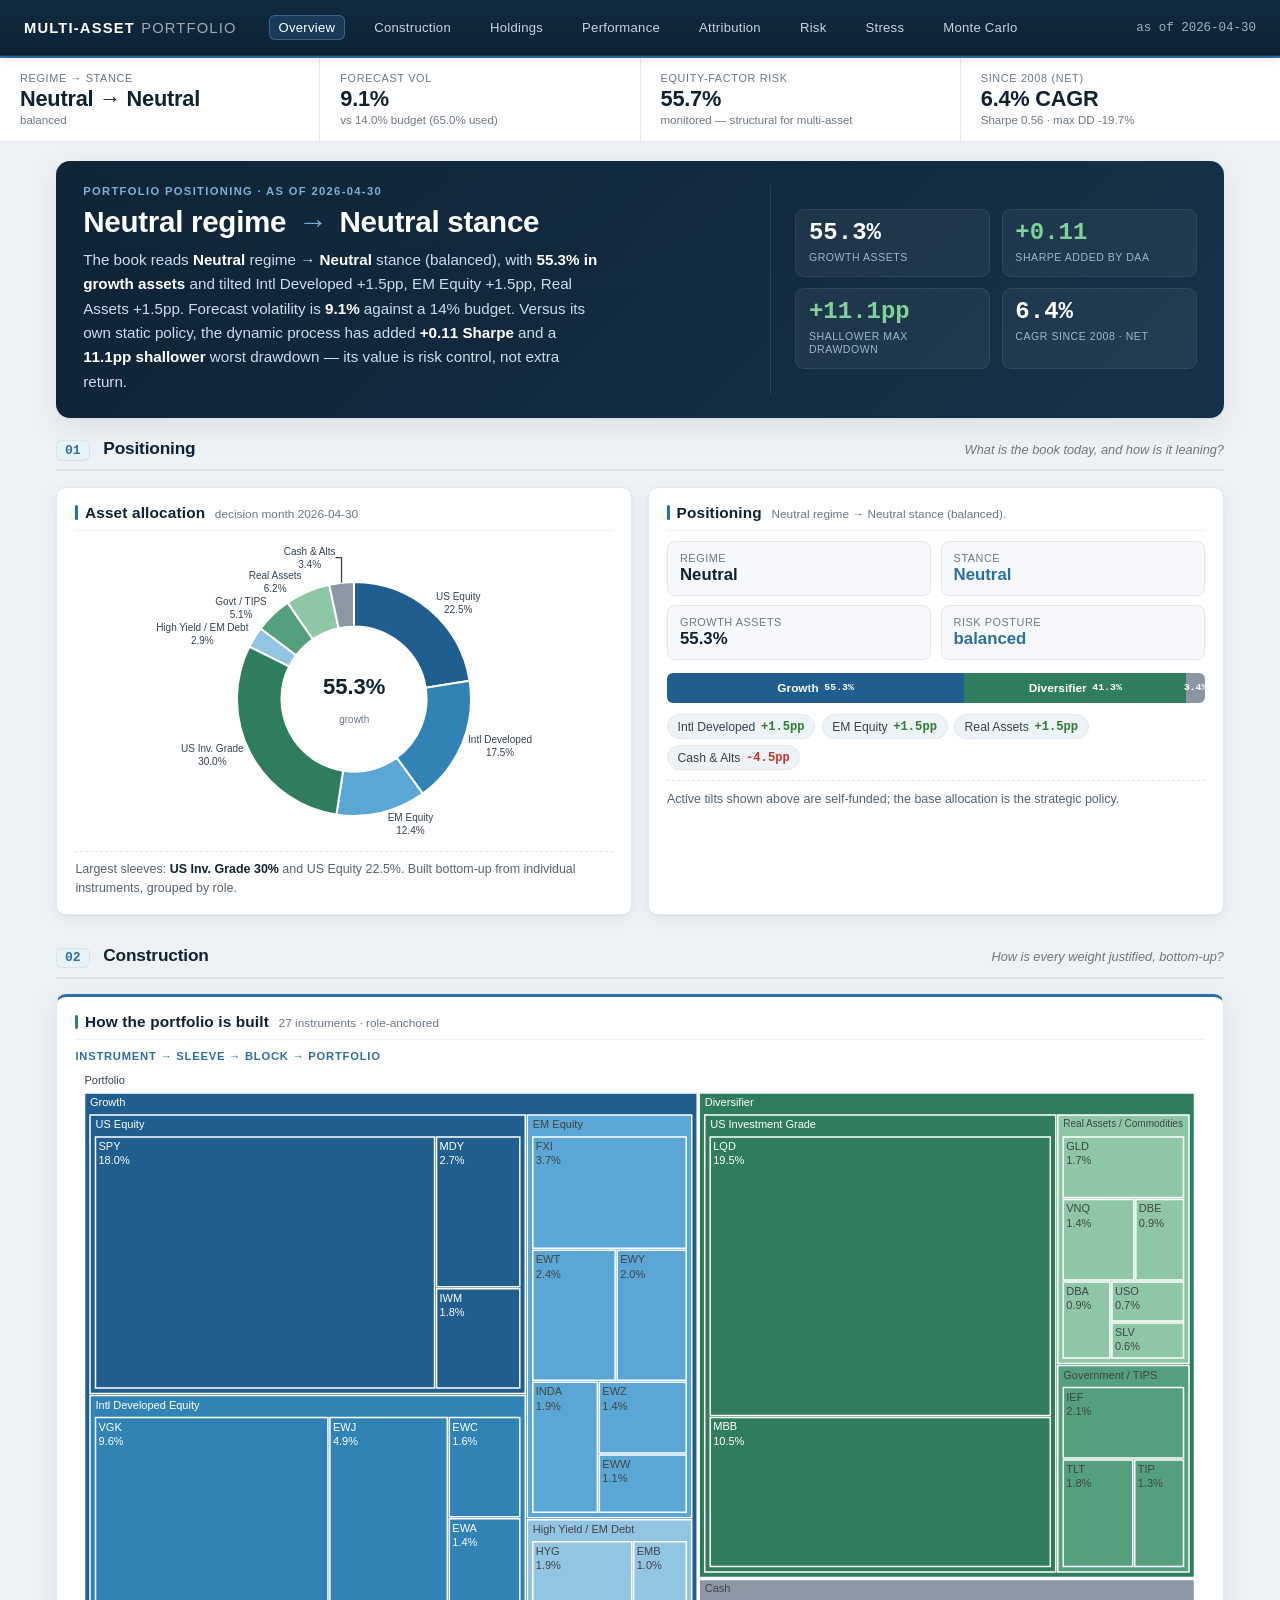
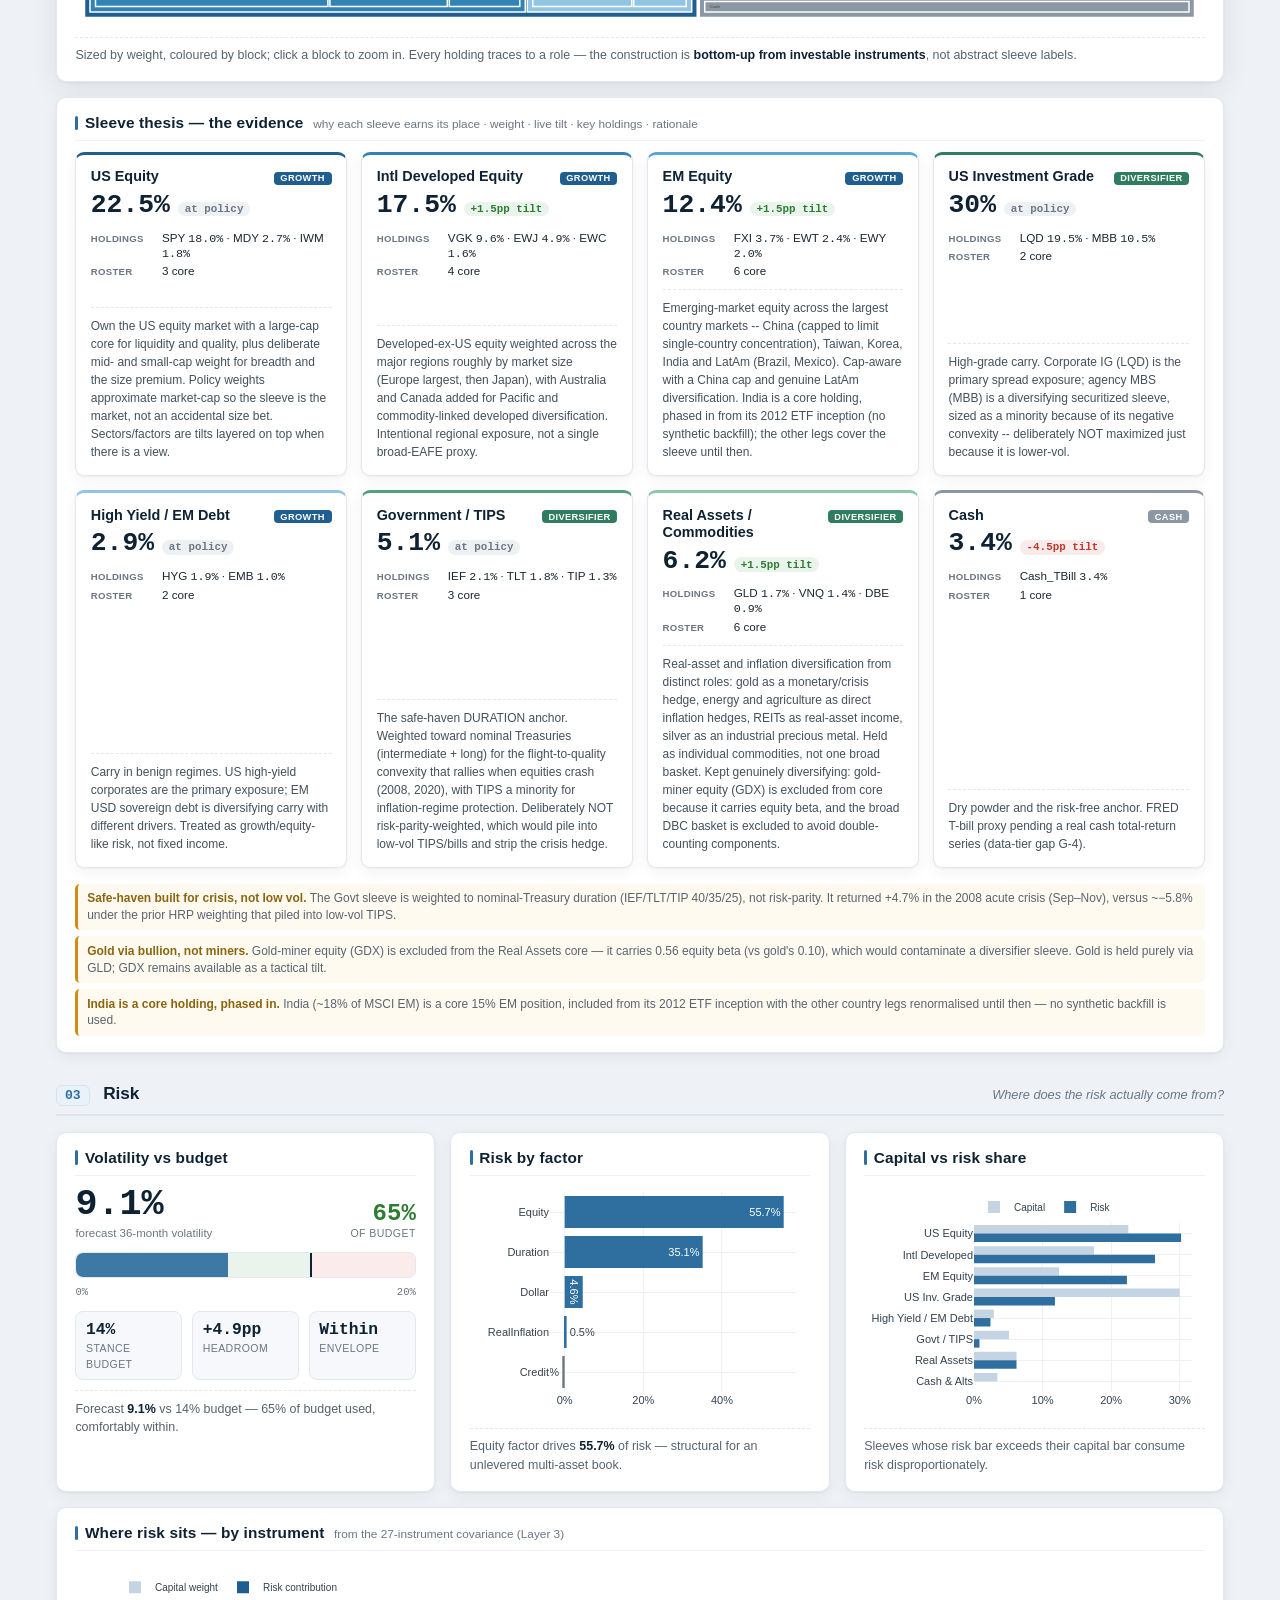
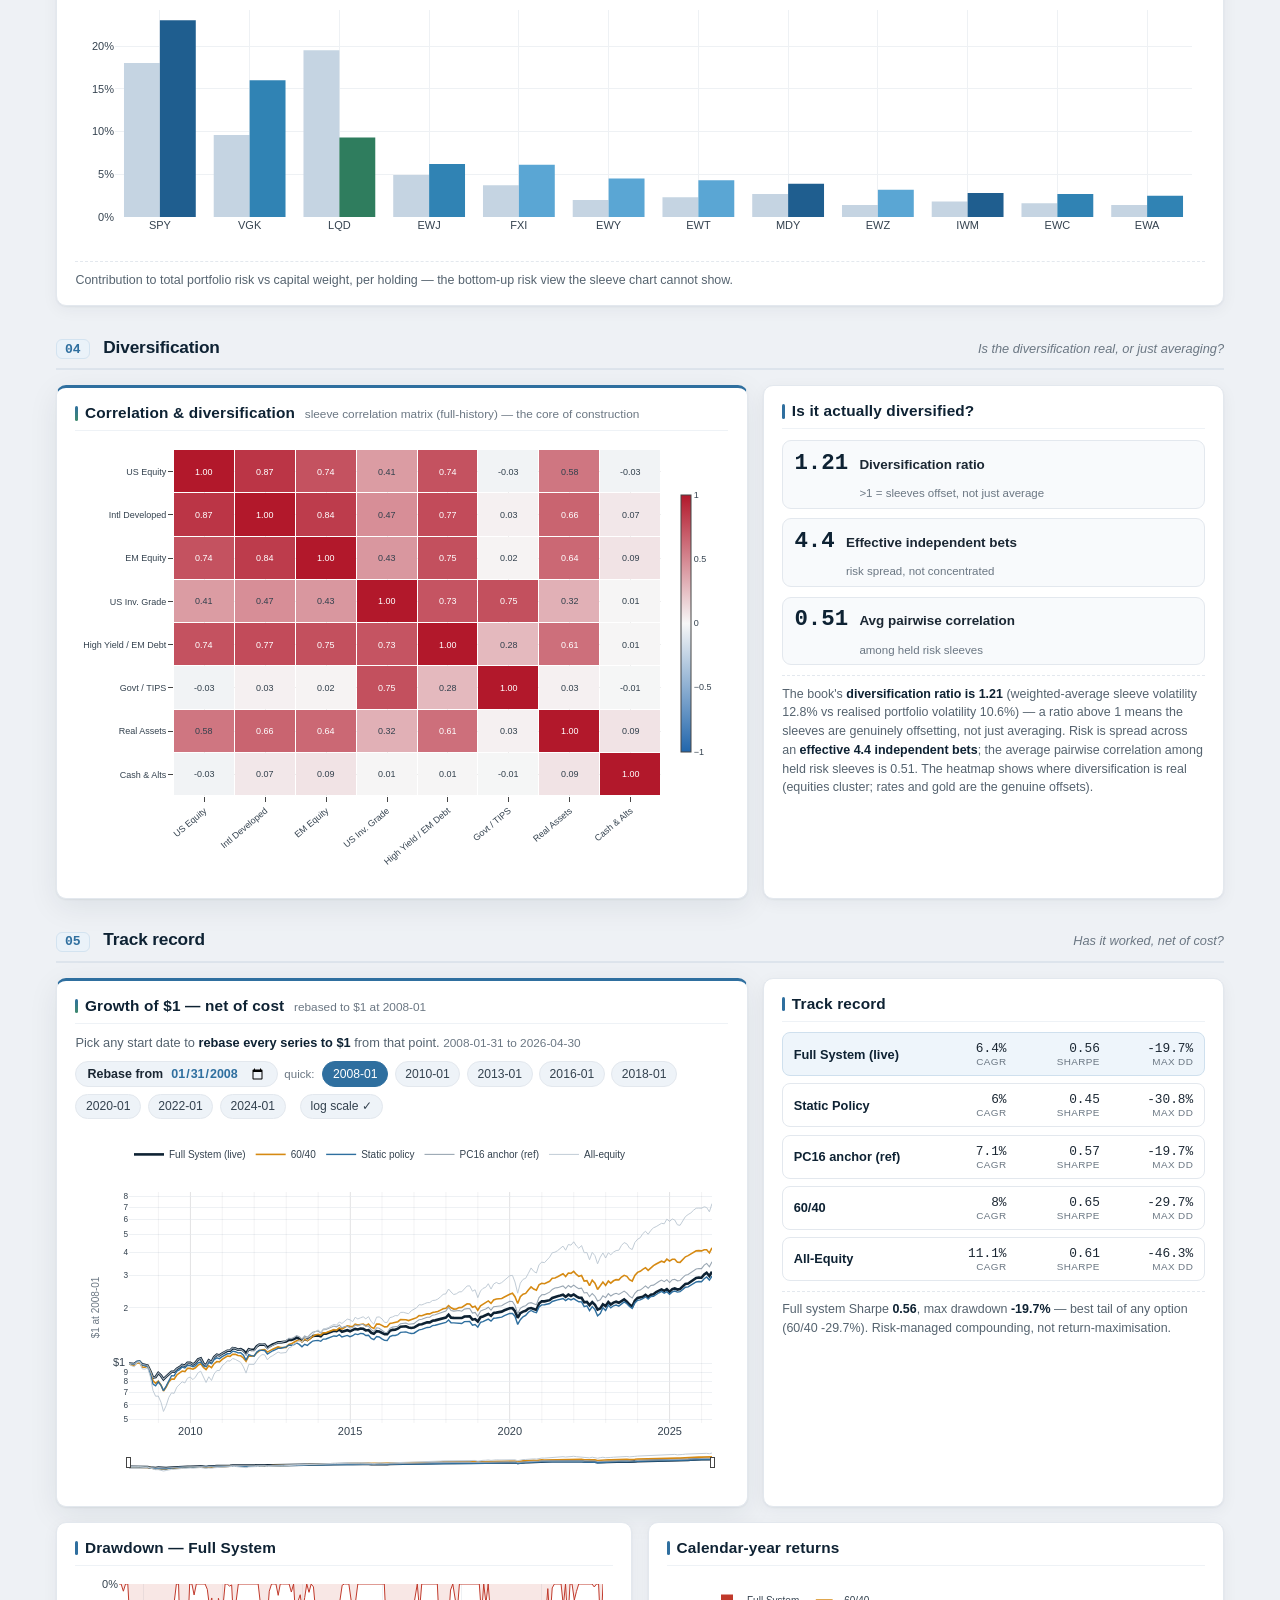
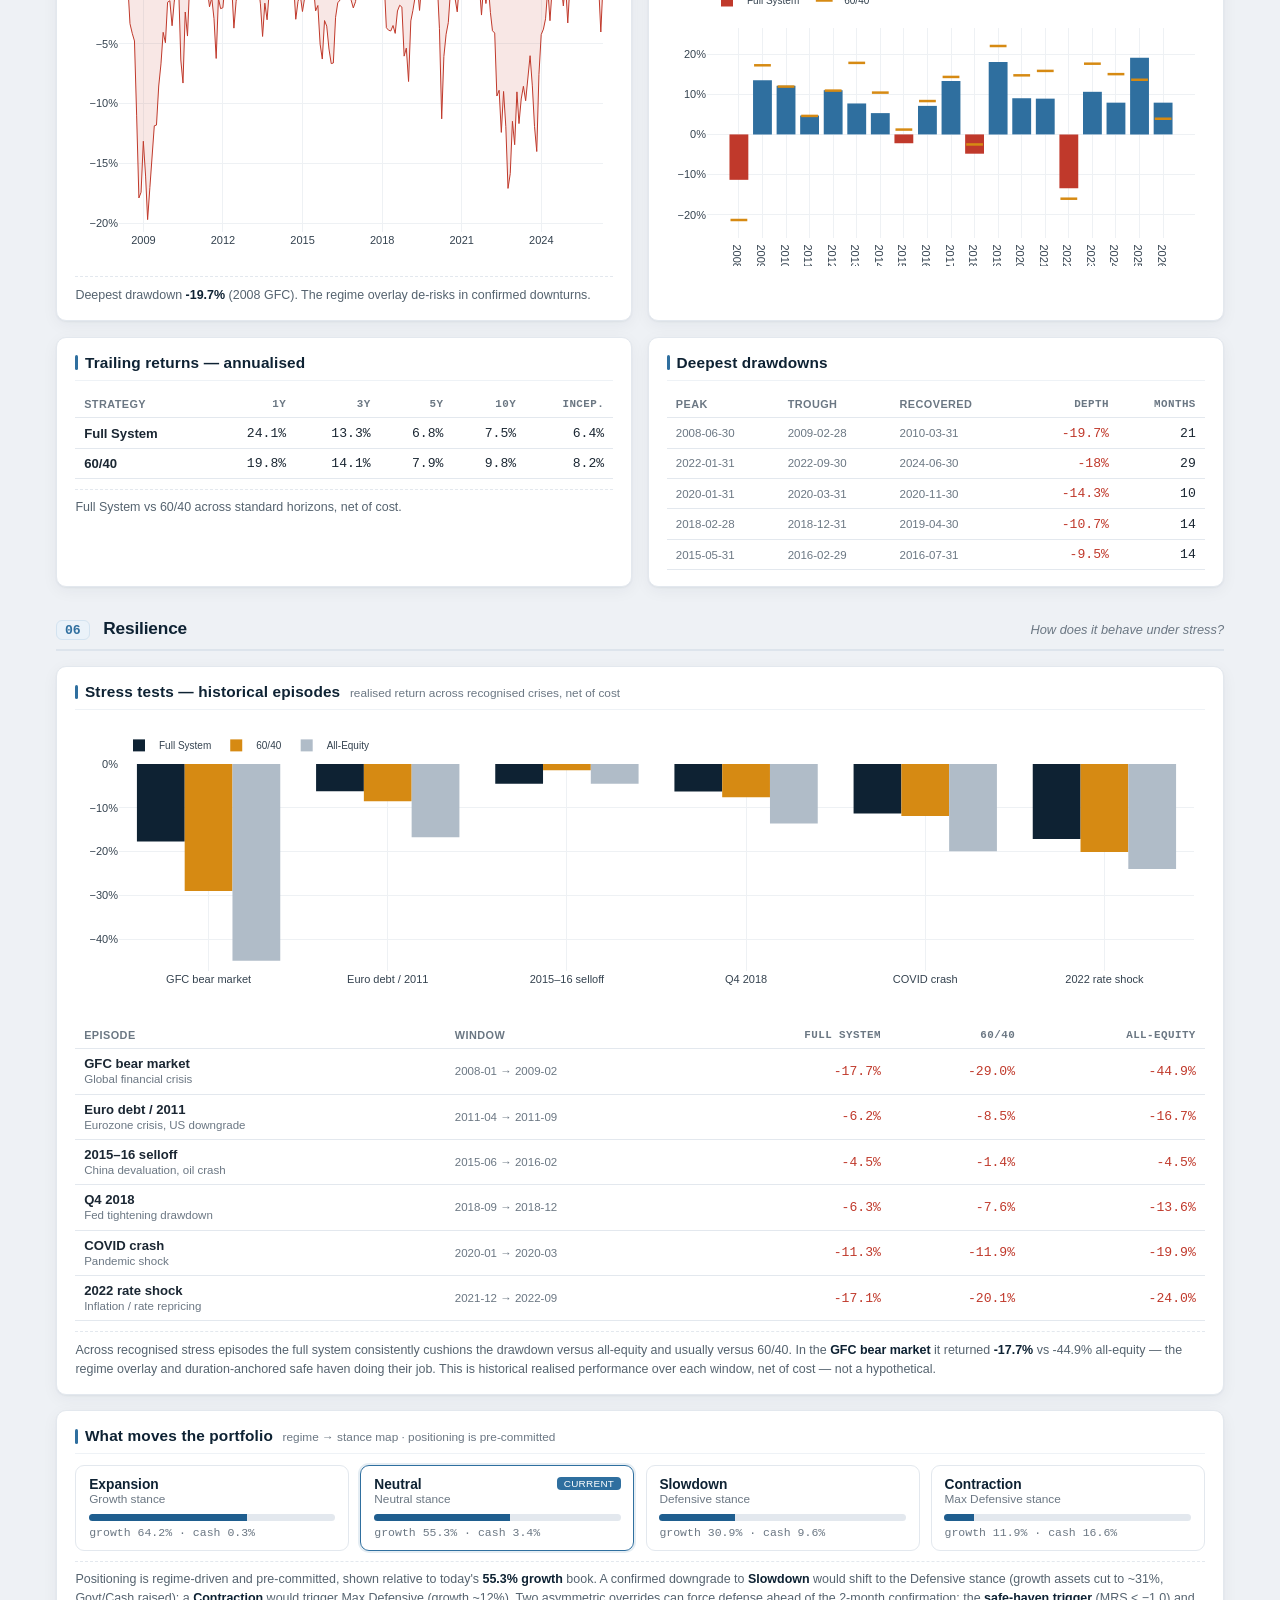
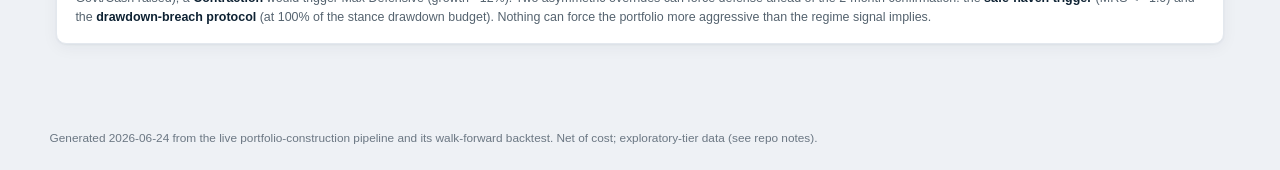
==== index.html @ c97d8e2a "Drill-downs on Attribution/Construction/Holdings; engine reconciliation; UX standard" ====
<!DOCTYPE html>
<html lang="en">
<head>
<meta charset="UTF-8" />
<meta name="viewport" content="width=device-width, initial-scale=1" />
<title>Multi-Asset Portfolio — Monitor</title>
<link rel="stylesheet" href="assets/css/style.css" />
<!-- Local Plotly + embedded data so the dashboard opens by double-click (file://),
     with no server and no internet required. -->
<script src="assets/vendor/plotly.min.js"></script>
</head>
<body class="app">

<header class="appbar">
  <div class="brand">MULTI&#8209;ASSET<span>PORTFOLIO</span></div>
  <button class="navtoggle" aria-label="Toggle navigation"><span class="bars"><span></span></span>Menu</button>
  <nav class="appnav">
    <a href="index.html" class="active">Overview</a>
    <a href="construction.html">Construction</a>
    <a href="holdings.html">Holdings</a>
    <a href="performance.html">Performance</a>
    <a href="attribution.html">Attribution</a>
    <a href="risk.html">Risk</a>
    <a href="stress.html">Stress</a>
    <a href="montecarlo.html">Monte Carlo</a>
  </nav>
  <div class="appbar-status" id="appbar-status">Loading…</div>
</header>

<div class="kpi-ribbon" id="kpi-ribbon"></div>

<main class="db">

  <!-- HERO — the page's strongest visual element: the verdict + the comparisons that matter -->
  <section class="hero">
    <div class="hero-main">
      <div class="hero-eyebrow" id="hero-eyebrow">Portfolio positioning</div>
      <h1 class="hero-verdict" id="hero-verdict">Loading…</h1>
      <p class="hero-thesis" id="overview-insight">Loading the current stance…</p>
    </div>
    <div class="hero-side" id="hero-highlights"></div>
  </section>

  <div class="section-head"><span class="section-num">01</span>
    <span class="section-title">Positioning</span>
    <span class="section-q">What is the book today, and how is it leaning?</span></div>

  <!-- ALLOCATION -->
  <section id="allocation" class="grid grid-2">
    <article class="tile">
      <div class="tile-head"><h2>Asset allocation</h2><span class="tile-sub" id="alloc-sub"></span></div>
      <div id="alloc-donut" class="chart chart-donut"></div>
      <p class="read" id="alloc-read"></p>
    </article>
    <article class="tile">
      <div class="tile-head"><h2>Positioning</h2><span class="tile-sub" id="pos-sub"></span></div>
      <div class="posboard" id="pos-board"></div>
      <div class="blockbar" id="pos-blockbar"></div>
      <div class="chips" id="pos-bets"></div>
      <p class="read" id="pos-read"></p>
    </article>
  </section>

  <div class="section-head"><span class="section-num">02</span>
    <span class="section-title">Construction</span>
    <span class="section-q">How is every weight justified, bottom-up?</span></div>

  <!-- CONSTRUCTION — the most valuable view, given full width + height -->
  <section id="construction" class="grid grid-1">
    <article class="tile tile-feature">
      <div class="tile-head"><h2>How the portfolio is built</h2>
        <span class="tile-sub" id="cons-sub"></span></div>
      <p class="eyebrow">instrument → sleeve → block → portfolio</p>
      <div id="holdings-treemap" class="chart chart-tree-xl"></div>
      <p class="read">Sized by weight, coloured by block; click a block to zoom in. Every holding traces to a
        role — the construction is <strong>bottom-up from investable instruments</strong>, not abstract sleeve labels.</p>
    </article>
  </section>

  <!-- SLEEVE THESIS — evidence cards, sitting below the construction view -->
  <section class="grid grid-1">
    <article class="tile">
      <div class="tile-head"><h2>Sleeve thesis — the evidence</h2>
        <span class="tile-sub">why each sleeve earns its place · weight · live tilt · key holdings · rationale</span></div>
      <div class="ev-grid" id="sleeve-evidence"></div>
      <div class="flags-compact" id="cons-flags" style="margin-top:1rem"></div>
    </article>
  </section>

  <div class="section-head"><span class="section-num">03</span>
    <span class="section-title">Risk</span>
    <span class="section-q">Where does the risk actually come from?</span></div>

  <!-- RISK -->
  <section id="risk" class="grid grid-3">
    <article class="tile">
      <div class="tile-head"><h2>Volatility vs budget</h2></div>
      <div id="vol-gauge" class="volbudget-host"></div>
      <p class="read" id="vol-read"></p>
    </article>
    <article class="tile">
      <div class="tile-head"><h2>Risk by factor</h2></div>
      <div id="factor-chart" class="chart chart-sm"></div>
      <p class="read" id="factor-read"></p>
    </article>
    <article class="tile">
      <div class="tile-head"><h2>Capital vs risk share</h2></div>
      <div id="riskcontrib-chart" class="chart chart-sm"></div>
      <p class="read">Sleeves whose risk bar exceeds their capital bar consume risk disproportionately.</p>
    </article>
  </section>

  <section class="grid grid-1">
    <article class="tile">
      <div class="tile-head"><h2>Where risk sits — by instrument</h2>
        <span class="tile-sub">from the 27-instrument covariance (Layer 3)</span></div>
      <div id="instrument-risk-chart" class="chart chart-md"></div>
      <p class="read">Contribution to total portfolio risk vs capital weight, per holding — the bottom-up risk view the sleeve chart cannot show.</p>
    </article>
  </section>

  <div class="section-head"><span class="section-num">04</span>
    <span class="section-title">Diversification</span>
    <span class="section-q">Is the diversification real, or just averaging?</span></div>

  <!-- DIVERSIFICATION -->
  <section id="diversification" class="grid grid-3-2">
    <article class="tile tile-feature">
      <div class="tile-head"><h2>Correlation &amp; diversification</h2>
        <span class="tile-sub">sleeve correlation matrix (full-history) — the core of construction</span></div>
      <div id="corr-heatmap" class="chart chart-tall"></div>
    </article>
    <article class="tile">
      <div class="tile-head"><h2>Is it actually diversified?</h2></div>
      <div class="bigstats" id="div-stats"></div>
      <p class="read" id="div-read"></p>
    </article>
  </section>

  <div class="section-head"><span class="section-num">05</span>
    <span class="section-title">Track record</span>
    <span class="section-q">Has it worked, net of cost?</span></div>

  <!-- PERFORMANCE -->
  <section id="performance" class="grid grid-3-2">
    <article class="tile tile-feature">
      <div class="tile-head"><h2>Growth of $1 — net of cost</h2>
        <span class="tile-sub" id="nav-rebase-label">rebased to $1 at inception</span></div>
      <div class="muted-note">Pick any start date to <strong>rebase every series to $1</strong> from that
        point. <span class="tile-sub" id="perf-window"></span></div>
      <div class="chips growth-controls" id="nav-controls" style="margin:.5rem 0 .7rem"></div>
      <div id="nav-chart" class="chart chart-lg"></div>
    </article>
    <article class="tile">
      <div class="tile-head"><h2>Track record</h2></div>
      <div id="metrics-table" class="metrics-cards"></div>
      <p class="read" id="perf-read"></p>
    </article>
  </section>

  <section class="grid grid-2">
    <article class="tile">
      <div class="tile-head"><h2>Drawdown — Full System</h2></div>
      <div id="drawdown-chart" class="chart chart-md"></div>
      <p class="read" id="dd-read"></p>
    </article>
    <article class="tile">
      <div class="tile-head"><h2>Calendar-year returns</h2></div>
      <div id="annual-chart" class="chart chart-md"></div>
    </article>
  </section>

  <section class="grid grid-2">
    <article class="tile">
      <div class="tile-head"><h2>Trailing returns — annualised</h2></div>
      <div id="trailing-table"></div>
      <p class="read">Full System vs 60/40 across standard horizons, net of cost.</p>
    </article>
    <article class="tile">
      <div class="tile-head"><h2>Deepest drawdowns</h2></div>
      <div id="dd-table"></div>
    </article>
  </section>

  <div class="section-head"><span class="section-num">06</span>
    <span class="section-title">Resilience</span>
    <span class="section-q">How does it behave under stress?</span></div>

  <!-- STRESS -->
  <section id="stress" class="grid grid-1">
    <article class="tile">
      <div class="tile-head"><h2>Stress tests — historical episodes</h2>
        <span class="tile-sub">realised return across recognised crises, net of cost</span></div>
      <div id="stress-chart" class="chart chart-md"></div>
      <div id="stress-table"></div>
      <p class="read" id="stress-read"></p>
    </article>
  </section>

  <!-- OUTLOOK -->
  <section id="outlook" class="grid grid-1">
    <article class="tile">
      <div class="tile-head"><h2>What moves the portfolio</h2>
        <span class="tile-sub">regime → stance map · positioning is pre-committed</span></div>
      <div id="scenario-strip" class="scenario-strip"></div>
      <p class="read" id="scenario-read"></p>
    </article>
  </section>

</main>

<footer class="status" id="status-footer">Loading…</footer>
<script src="data/portfolio.js"></script>
<script src="assets/js/app.js"></script>
</body>
</html>
---- assets/css/style.css ----
:root {
  --navy: #0e2233;
  --navy-2: #16324a;
  --ink: #1b2733;
  --accent: #2f6f9f;
  --growth: #1f5e8f;
  --diversifier: #3f8a6e;
  --cash: #8b97a3;
  --ok: #2e7d32;
  --warn: #d68a13;
  --bad: #c0392b;
  --pos: #2e7d32;
  --neg: #c0392b;
  --bg: #eef1f5;
  --panel: #ffffff;
  --line: #e3e8ee;
  --text: #1b2733;
  --muted: #6b7783;
  --font: -apple-system, BlinkMacSystemFont, "Segoe UI", Roboto, Helvetica, Arial, sans-serif;
  --mono: "SF Mono", ui-monospace, Menlo, Consolas, monospace;
  --radius: 10px;
  --shadow: 0 1px 2px rgba(14,34,51,0.05), 0 4px 16px rgba(14,34,51,0.05);
}

* { box-sizing: border-box; }
html, body { margin: 0; padding: 0; }
body.app { background: var(--bg); color: var(--text); font-family: var(--font);
  font-size: 14px; -webkit-font-smoothing: antialiased; }

/* App bar */
.appbar { position: sticky; top: 0; z-index: 50; display: flex; align-items: center; gap: 1.5rem;
  background: var(--navy); color: #fff; padding: 0 1.5rem; height: 56px;
  box-shadow: 0 2px 10px rgba(0,0,0,0.12); }
.brand { font-weight: 750; letter-spacing: 0.08em; font-size: 0.92rem; white-space: nowrap; }
.brand span { font-weight: 350; opacity: 0.6; margin-left: 0.4rem; }
.appnav { display: flex; gap: 1.2rem; margin-left: 0.5rem; }
.appnav a { color: #c7d4e0; text-decoration: none; font-size: 0.82rem; letter-spacing: 0.02em;
  padding: 0.3rem 0; border-bottom: 2px solid transparent; transition: 0.15s; }
.appnav a:hover { color: #fff; border-color: var(--accent); }
.appbar-status { margin-left: auto; font-size: 0.78rem; color: #9fb2c4; font-family: var(--mono); }
/* Mobile nav toggle — hidden on desktop, shown via the media query below */
.navtoggle { display: none; margin-left: auto; align-items: center; gap: 0.4rem; cursor: pointer;
  background: rgba(255,255,255,0.06); border: 1px solid rgba(255,255,255,0.22); color: #fff;
  border-radius: 7px; padding: 0.35rem 0.6rem; font-size: 0.78rem; font-weight: 600;
  letter-spacing: 0.03em; -webkit-tap-highlight-color: transparent; }
.navtoggle .bars { display: inline-block; width: 16px; height: 11px; position: relative; }
.navtoggle .bars::before, .navtoggle .bars::after, .navtoggle .bars span {
  content: ""; position: absolute; left: 0; right: 0; height: 2px; background: #fff; border-radius: 2px; }
.navtoggle .bars::before { top: 0; } .navtoggle .bars span { top: 4.5px; } .navtoggle .bars::after { bottom: 0; }

/* KPI ribbon */
.kpi-ribbon { display: grid; grid-template-columns: repeat(4, 1fr); gap: 1px; background: var(--line);
  border-bottom: 1px solid var(--line); }
.kpi { background: var(--panel); padding: 0.85rem 1.25rem; }
.kpi-label { font-size: 0.68rem; text-transform: uppercase; letter-spacing: 0.06em; color: var(--muted); }
.kpi-value { font-size: 1.32rem; font-weight: 700; color: var(--navy); margin-top: 0.15rem; line-height: 1.15; }
.kpi-sub { font-size: 0.72rem; color: var(--muted); margin-top: 0.1rem; }

/* Layout grid */
.db { max-width: 1320px; margin: 0 auto; padding: 1.25rem 1.5rem 3rem; }
.grid { display: grid; gap: 1.1rem; margin-bottom: 1.1rem; }
.grid-1 { grid-template-columns: 1fr; }
.grid-2 { grid-template-columns: 1fr 1fr; }
.grid-3 { grid-template-columns: repeat(3, 1fr); }
.grid-3-2 { grid-template-columns: 3fr 2fr; }

/* Tiles */
.tile { background: var(--panel); border: 1px solid var(--line); border-radius: var(--radius);
  box-shadow: var(--shadow); padding: 1.1rem 1.2rem; min-width: 0; }
.tile-head { display: flex; align-items: baseline; gap: 0.6rem; margin-bottom: 0.7rem; }
.tile-head h2 { font-size: 0.96rem; font-weight: 700; color: var(--navy); margin: 0; letter-spacing: 0.01em; }
.tile-sub { font-size: 0.74rem; color: var(--muted); }
.mini-head { font-size: 0.7rem; text-transform: uppercase; letter-spacing: 0.05em; color: var(--muted);
  font-weight: 700; margin: 0 0 0.5rem; }
.read { font-size: 0.78rem; line-height: 1.5; color: #55636f; margin: 0.6rem 0 0;
  padding-top: 0.55rem; border-top: 1px dashed var(--line); }
.read strong { color: var(--navy); }

/* Charts — sized up so analytics breathe (less compressed, less wasted whitespace) */
.chart { width: 100%; }
.chart-donut { height: 300px; }
.chart-tree { height: 380px; }
.chart-sm { height: 232px; }
.chart-md { height: 290px; }
.chart-lg { height: 360px; }
.chart-tall { width: 100%; height: 440px; }

/* Positioning board */
.posboard { display: grid; grid-template-columns: repeat(2, 1fr); gap: 0.6rem; margin-bottom: 0.8rem; }
.posstat { background: #f6f8fb; border: 1px solid var(--line); border-radius: 8px; padding: 0.6rem 0.75rem; }
.posstat-l { font-size: 0.68rem; text-transform: uppercase; letter-spacing: 0.05em; color: var(--muted); }
.posstat-v { font-size: 1.05rem; font-weight: 700; color: var(--navy); margin-top: 0.1rem; }
.posstat-v.tag-riskon { color: var(--ok); }
.posstat-v.tag-defensive { color: var(--bad); }
.posstat-v.tag-balanced { color: var(--accent); }

/* Block bar (stacked Growth/Diversifier/Cash) */
.blockbar { display: flex; width: 100%; height: 30px; border-radius: 6px; overflow: hidden; margin-bottom: 0.7rem; }
.blockseg { display: flex; align-items: center; justify-content: center; color: #fff; font-size: 0.74rem;
  font-weight: 600; min-width: 0; gap: 0.35rem; white-space: nowrap; }
.blockseg small { font-family: var(--mono); font-weight: 700; }

/* Chips */
.chips { display: flex; flex-wrap: wrap; gap: 0.4rem; }
.chip { display: inline-flex; align-items: center; gap: 0.35rem; font-size: 0.76rem;
  padding: 0.28rem 0.6rem; border-radius: 999px; background: #eef3f8; border: 1px solid var(--line); color: #34424f; }
.chip b { font-family: var(--mono); }
.chip.pos b { color: var(--pos); } .chip.neg b { color: var(--neg); }
.chip.sel { background: var(--navy); color: #fff; border-color: var(--navy); }
.chip.clickable { cursor: pointer; }
.chip.clickable:hover { border-color: var(--accent); }

/* Construction side panel */
.sidepanel { min-width: 0; display: flex; flex-direction: column; }
.thesis-pick { display: flex; flex-wrap: wrap; gap: 0.35rem; margin-bottom: 0.6rem; }
.thesis-text { font-size: 0.82rem; line-height: 1.55; color: #41505d; margin: 0 0 0.8rem;
  padding-left: 0.7rem; border-left: 3px solid var(--accent); min-height: 4.5em; }
.flags-compact { display: flex; flex-direction: column; gap: 0.4rem; margin-top: auto; }
.flagc { display: flex; gap: 0.5rem; font-size: 0.75rem; line-height: 1.4; color: #5a6470;
  padding: 0.4rem 0.55rem; background: #fffaf0; border-left: 3px solid var(--warn); border-radius: 5px; }
.flagc b { color: #8a6510; font-weight: 650; }

/* Metrics cards */
.metrics-cards { display: flex; flex-direction: column; gap: 0.45rem; }
.mcard { display: grid; grid-template-columns: 1.4fr repeat(3, 1fr); align-items: center; gap: 0.5rem;
  padding: 0.5rem 0.65rem; border: 1px solid var(--line); border-radius: 8px; font-size: 0.8rem; }
.mcard.hl { background: #eef5fb; border-color: #cfe0ee; }
.mcard .nm { font-weight: 650; color: var(--navy); }
.mcard .mv { text-align: right; font-family: var(--mono); }
.mcard .mv small { display: block; font-family: var(--font); font-size: 0.62rem;
  text-transform: uppercase; letter-spacing: 0.04em; color: var(--muted); }

/* Scenario strip */
.scenario-strip { display: grid; grid-template-columns: repeat(4, 1fr); gap: 0.7rem; }
.scn { border: 1px solid var(--line); border-radius: 9px; padding: 0.7rem 0.8rem; }
.scn.cur { border-color: var(--accent); box-shadow: 0 0 0 2px rgba(47,111,159,0.12); }
.scn-regime { font-weight: 700; color: var(--navy); font-size: 0.86rem; }
.scn-stance { font-size: 0.74rem; color: var(--muted); margin-bottom: 0.5rem; }
.scn-bar { height: 7px; border-radius: 4px; background: var(--line); overflow: hidden; margin-bottom: 0.3rem; }
.scn-bar > span { display: block; height: 100%; background: var(--growth); }
.scn-meta { font-size: 0.72rem; color: var(--muted); font-family: var(--mono); }
.scn .badge { float: right; font-size: 0.62rem; background: var(--accent); color: #fff;
  padding: 0.05rem 0.4rem; border-radius: 4px; letter-spacing: 0.03em; }

/* Big stats (diversification) */
.bigstats { display: flex; flex-direction: column; gap: 0.6rem; margin-bottom: 0.4rem; }
.bigstat { display: grid; grid-template-columns: auto 1fr; align-items: baseline; gap: 0.7rem;
  padding: 0.6rem 0.75rem; border: 1px solid var(--line); border-radius: 9px; background: #f8fafc; }
.bigstat-v { font-size: 1.5rem; font-weight: 750; color: var(--navy); font-family: var(--mono); }
.bigstat-l { font-weight: 650; color: var(--ink); font-size: 0.84rem; }
.bigstat-h { grid-column: 2; font-size: 0.72rem; color: var(--muted); }

/* Data tables (trailing, drawdown, stress) */
table.dtbl { width: 100%; border-collapse: collapse; font-size: 0.82rem; }
table.dtbl th, table.dtbl td { padding: 0.45rem 0.55rem; border-bottom: 1px solid var(--line); text-align: left; }
table.dtbl th { font-size: 0.68rem; text-transform: uppercase; letter-spacing: 0.04em; color: var(--muted); font-weight: 700; }
table.dtbl td.num, table.dtbl th.num { text-align: right; font-family: var(--mono); }
table.dtbl td.pos { color: var(--pos); } table.dtbl td.neg { color: var(--neg); }
table.dtbl .sub { font-size: 0.72rem; color: var(--muted); }
#stress-table { margin-top: 0.7rem; }

.appnav a.active { color: #fff; border-color: var(--accent); }

/* Platform additions (Performance + Construction pages) */
.chart-xl { width: 100%; height: 440px; }
.statrow { display: grid; grid-template-columns: repeat(3, 1fr); gap: 0.8rem; margin-bottom: 0.7rem; }
.swatch { width: 10px; height: 10px; border-radius: 2px; display: inline-block; margin-right: 0.45rem; vertical-align: middle; }
.kindtag { font-size: 0.6rem; text-transform: uppercase; letter-spacing: 0.04em; color: var(--muted);
  border: 1px solid var(--line); border-radius: 4px; padding: 0.02rem 0.32rem; margin-left: 0.35rem; }
table.dtbl tr.hl td { background: #eef5fb; }
table.dtbl td.strong { font-weight: 650; color: var(--navy); }
table.dtbl td.pos { color: var(--pos); } table.dtbl td.neg { color: var(--neg); }
table.dtbl .z { color: var(--muted); }
.ustats { display: grid; grid-template-columns: repeat(4, 1fr); gap: 0.8rem; }
.ustat { background: #f6f8fb; border: 1px solid var(--line); border-radius: 9px; padding: 0.8rem 0.9rem; }
.ustat-v { font-size: 1.8rem; font-weight: 750; color: var(--navy); font-family: var(--mono); line-height: 1; }
.ustat-l { font-size: 0.74rem; color: var(--muted); margin-top: 0.3rem; line-height: 1.35; }
.flowsteps { display: flex; flex-wrap: wrap; gap: 0.4rem; margin: 0.2rem 0 0.2rem; }
.flowstep { font-size: 0.74rem; padding: 0.3rem 0.6rem; border-radius: 999px; background: #eef3f8;
  border: 1px solid var(--line); color: #34424f; }
.flowstep b { color: var(--navy); }
.flowarrow { color: var(--muted); align-self: center; }

/* Custom stress sliders */
.sliders { display: flex; flex-direction: column; gap: 0.55rem; }
.sld label { display: flex; justify-content: space-between; font-size: 0.78rem; color: var(--ink);
  font-weight: 600; margin-bottom: 0.2rem; }
.sld label span { font-family: var(--mono); color: var(--accent); }
.sld input[type=range] { width: 100%; accent-color: var(--accent); }

footer.status { max-width: 1320px; margin: 0 auto; padding: 1rem 1.5rem 2rem; font-size: 0.74rem;
  color: var(--muted); }

/* ---- Iteration 3: Attribution page, 9x9 matrix, rebased growth, polish ---- */

/* Page intro header (gives each page a title + question, not just charts) */
.page-intro { margin: 0.4rem 0 1.1rem; }
.page-intro h1 { font-size: 1.35rem; font-weight: 750; color: var(--navy); margin: 0 0 0.25rem;
  letter-spacing: 0.01em; }
.page-intro p { font-size: 0.92rem; line-height: 1.5; color: #4a5763; margin: 0; max-width: 70ch; }
.page-intro strong { color: var(--navy); }

/* Feature tiles — a stronger accent rail for the most important sections */
.tile-feature { border-top: 3px solid var(--accent); }

/* Rebase / control chips row */
.growth-controls .chip.sel { background: var(--accent); color: #fff; border-color: var(--accent); }
.muted-note { font-size: 0.8rem; color: #55636f; line-height: 1.45; }
.muted-note strong { color: var(--navy); }

/* 9x9 cross-sectional metric grid (heat-shaded) */
table.matrix-tbl td.num { color: var(--ink); font-weight: 600; }
table.matrix-tbl th, table.matrix-tbl td { border-bottom: 2px solid #fff; padding: 0.5rem 0.55rem; }
table.matrix-tbl tr.hl td { outline: 1.5px solid var(--accent); outline-offset: -1.5px; }

/* Bigstats wrap to a row when used as a stat strip */
.statrow .bigstat { background: #f6f8fb; }

/* ---- Iteration 4: insight-first banner, holdings blotter, data vintage, growth date picker ---- */

/* Lead insight banner — an interpretation sentence that opens a section before any chart */
.insight { display: grid; grid-template-columns: auto 1fr; gap: 0.85rem; align-items: start;
  background: linear-gradient(180deg, #f4f8fc 0%, #eef4fa 100%); border: 1px solid #d9e6f1;
  border-left: 4px solid var(--accent); border-radius: var(--radius); padding: 0.9rem 1.1rem;
  margin-bottom: 1.1rem; }
.insight .ic { font-size: 1.05rem; line-height: 1; padding-top: 0.1rem; }
.insight h3 { margin: 0 0 0.25rem; font-size: 0.82rem; text-transform: uppercase; letter-spacing: 0.05em;
  color: var(--accent); font-weight: 750; }
.insight p { margin: 0; font-size: 0.92rem; line-height: 1.55; color: #34424f; }
.insight p strong { color: var(--navy); }

/* Section eyebrow — orders a page as insight → explanation → visualization */
.eyebrow { font-size: 0.7rem; text-transform: uppercase; letter-spacing: 0.07em; color: var(--accent);
  font-weight: 750; margin: 0 0 0.3rem; }

/* Growth-of-$1 date-picker rebase control */
.daterebase { display: inline-flex; align-items: center; gap: 0.45rem; font-size: 0.78rem;
  font-weight: 650; color: var(--ink); background: #eef3f8; border: 1px solid var(--line);
  border-radius: 999px; padding: 0.25rem 0.7rem; }
.daterebase input[type=date] { font: inherit; font-weight: 700; color: var(--accent); border: none;
  background: transparent; padding: 0; }
.growth-controls .lbl { font-size: 0.72rem; color: var(--muted); align-self: center; margin-right: 0.1rem; }

/* Holdings blotter */
.blotter-wrap { overflow-x: auto; }
table.blotter { width: 100%; border-collapse: collapse; font-size: 0.8rem; }
table.blotter th, table.blotter td { padding: 0.46rem 0.6rem; border-bottom: 1px solid var(--line); text-align: left; vertical-align: top; }
table.blotter th { position: sticky; top: 56px; background: var(--panel); z-index: 2; font-size: 0.68rem;
  text-transform: uppercase; letter-spacing: 0.04em; color: var(--muted); font-weight: 700; cursor: pointer; user-select: none; white-space: nowrap; }
table.blotter th.num, table.blotter td.num { text-align: right; font-family: var(--mono); }
table.blotter th .arr { color: var(--accent); margin-left: 0.25rem; }
table.blotter td .tk { font-weight: 750; color: var(--navy); font-family: var(--mono); }
table.blotter td .rat { color: var(--muted); font-size: 0.72rem; line-height: 1.4; display: block; margin-top: 0.15rem; }
table.blotter tr:hover td { background: #f6f9fc; }
.kindpill { font-size: 0.6rem; text-transform: uppercase; letter-spacing: 0.04em; padding: 0.05rem 0.4rem;
  border-radius: 4px; font-weight: 700; }
.kindpill.core { background: #e3eef8; color: #1f5e8f; } .kindpill.tilt { background: #fdeede; color: #9a6510; }
.blotter-toolbar { display: flex; flex-wrap: wrap; align-items: center; gap: 0.6rem; margin-bottom: 0.7rem; }
.blotter-toolbar input[type=search] { font: inherit; font-size: 0.8rem; padding: 0.4rem 0.7rem; border: 1px solid var(--line);
  border-radius: 8px; min-width: 200px; }
.btn { font: inherit; font-size: 0.76rem; font-weight: 650; cursor: pointer; border: 1px solid var(--line);
  background: #fff; color: var(--navy); border-radius: 8px; padding: 0.4rem 0.8rem; }
.btn:hover { border-color: var(--accent); color: var(--accent); }
.blotter-count { font-size: 0.74rem; color: var(--muted); margin-left: auto; }

/* Data-vintage panel */
.vintage { display: grid; grid-template-columns: repeat(auto-fit, minmax(150px, 1fr)); gap: 0.7rem; }
.vintage .vi { background: #f6f8fb; border: 1px solid var(--line); border-radius: 9px; padding: 0.6rem 0.75rem; }
.vintage .vi-l { font-size: 0.66rem; text-transform: uppercase; letter-spacing: 0.05em; color: var(--muted); }
.vintage .vi-v { font-size: 0.94rem; font-weight: 700; color: var(--navy); margin-top: 0.15rem; }

/* Enlarged construction treemap — one of the most valuable views, given real estate */
.chart-tree-xl { width: 100%; height: 560px; }

/* Sleeve-thesis evidence cards (mirrors the MRS Pillar Evidence framework) */
.ev-grid { display: grid; grid-template-columns: repeat(4, 1fr); gap: 0.9rem; }
.ev-card { display: flex; flex-direction: column; background: #fff; border: 1px solid var(--line);
  border-top: 3px solid var(--pc, #94a3b8); border-radius: 9px; padding: 0.85rem 0.9rem;
  box-shadow: var(--shadow); transition: box-shadow 0.12s, transform 0.12s; }
.ev-card:hover { box-shadow: 0 4px 14px rgba(14,34,51,0.10); transform: translateY(-1px); }
.ev-head { display: flex; align-items: baseline; justify-content: space-between; gap: 0.5rem; }
.ev-name { font-weight: 750; font-size: 0.9rem; color: var(--navy); line-height: 1.2; }
.ev-block { font-size: 0.58rem; text-transform: uppercase; letter-spacing: 0.04em; font-weight: 700;
  color: #fff; background: var(--bc, #888); padding: 0.1rem 0.42rem; border-radius: 4px; white-space: nowrap; }
.ev-metric { display: flex; align-items: baseline; flex-wrap: wrap; gap: 0.5rem; margin: 0.4rem 0 0.55rem; }
.ev-w { font-size: 1.65rem; font-weight: 750; color: var(--navy); font-family: var(--mono); line-height: 1; }
.ev-sub { font-size: 0.7rem; color: var(--muted); }
.ev-delta { font-size: 0.68rem; font-weight: 700; font-family: var(--mono); padding: 0.08rem 0.42rem; border-radius: 999px; }
.ev-delta.pos { color: var(--pos); background: #eaf4ec; } .ev-delta.neg { color: var(--neg); background: #f7eceb; }
.ev-delta.flat { color: var(--muted); background: #eef1f4; }
.ev-evidence { margin: 0 0 0.55rem; }
.ev-evidence > div { display: grid; grid-template-columns: 64px 1fr; gap: 0.45rem; margin: 0.22rem 0; align-items: baseline; }
.ev-evidence dt { font-size: 0.6rem; text-transform: uppercase; letter-spacing: 0.03em; color: var(--muted); font-weight: 700; }
.ev-evidence dd { margin: 0; font-size: 0.73rem; color: var(--ink); }
.ev-evidence dd .mono { font-family: var(--mono); }
.ev-note { font-size: 0.75rem; line-height: 1.5; color: #44515d; margin: auto 0 0; padding-top: 0.55rem;
  border-top: 1px dashed var(--line); }

/* Volatility-vs-budget — a proper analytics component (replaces the placeholder gauge) */
.volbudget-host { width: 100%; }
.vb { display: flex; flex-direction: column; gap: 0.85rem; }
.vb-top { display: flex; align-items: flex-end; justify-content: space-between; gap: 1rem; }
.vb-now { display: flex; flex-direction: column; }
.vb-val { font-size: 2.3rem; font-weight: 750; color: var(--navy); font-family: var(--mono); line-height: 1; }
.vb-lab { font-size: 0.72rem; color: var(--muted); margin-top: 0.25rem; }
.vb-util { text-align: right; }
.vb-util .pct { font-size: 1.5rem; font-weight: 750; font-family: var(--mono); }
.vb-util.ok .pct { color: var(--ok); } .vb-util.warn .pct { color: var(--bad); }
.vb-util small { display: block; font-size: 0.66rem; text-transform: uppercase; letter-spacing: 0.04em; color: var(--muted); }
.vb-track { position: relative; height: 26px; border-radius: 7px; overflow: hidden; background: #eef1f4;
  border: 1px solid var(--line); }
.vb-zone-ok { position: absolute; top: 0; bottom: 0; left: 0; background: #eaf4ec; }
.vb-zone-over { position: absolute; top: 0; bottom: 0; right: 0; background: #fbeceb; }
.vb-fill { position: absolute; top: 0; bottom: 0; left: 0; border-radius: 7px 0 0 7px; opacity: 0.92; }
.vb-fill.ok { background: var(--accent); } .vb-fill.warn { background: var(--bad); }
.vb-budget { position: absolute; top: -3px; bottom: -3px; width: 2px; background: var(--navy); }
.vb-budget::after { content: "budget"; position: absolute; top: -1.05rem; left: 50%; transform: translateX(-50%);
  font-size: 0.6rem; font-weight: 700; color: var(--navy); white-space: nowrap; }
.vb-scale { display: flex; justify-content: space-between; font-size: 0.66rem; color: var(--muted); font-family: var(--mono); margin-top: -0.4rem; }
.vb-stats { display: grid; grid-template-columns: repeat(3, 1fr); gap: 0.6rem; }
.vb-stat { background: #f6f8fb; border: 1px solid var(--line); border-radius: 8px; padding: 0.5rem 0.6rem; }
.vb-stat b { display: block; font-size: 1.02rem; font-weight: 750; color: var(--navy); font-family: var(--mono); }
.vb-stat span { font-size: 0.66rem; text-transform: uppercase; letter-spacing: 0.04em; color: var(--muted); }

@media (max-width: 1100px) { .ev-grid { grid-template-columns: repeat(2, 1fr); } }
@media (max-width: 620px) { .ev-grid { grid-template-columns: 1fr; } .chart-tree-xl { height: 460px; } }

@media (min-width: 1500px) {
  .db, footer.status { max-width: 1460px; }
  .kpi-value { font-size: 1.42rem; }
}

@media (max-width: 1000px) {
  .kpi-ribbon { grid-template-columns: repeat(3, 1fr); }
  .grid-2, .grid-3, .grid-3-2 { grid-template-columns: 1fr; }
  .scenario-strip { grid-template-columns: repeat(2, 1fr); }
  .page-intro h1 { font-size: 1.15rem; }

  /* Working mobile navigation: hamburger toggles a full-width dropdown panel.
     (Previously .appnav was simply hidden, leaving no way to switch pages.) */
  .navtoggle { display: inline-flex; }
  .appbar { gap: 0.75rem; }
  .appbar-status { display: none; }
  .appnav { display: none; position: absolute; top: 56px; left: 0; right: 0; margin: 0;
    flex-direction: column; gap: 0; background: var(--navy-2); padding: 0.3rem 0;
    box-shadow: 0 10px 22px rgba(0,0,0,0.28); z-index: 60; }
  .appnav.open { display: flex; }
  .appnav a { padding: 0.8rem 1.5rem; border-bottom: none; border-left: 3px solid transparent; font-size: 0.92rem; }
  .appnav a:hover, .appnav a.active { color: #fff; border-color: var(--accent);
    background: rgba(255,255,255,0.05); }
}

@media (max-width: 620px) {
  .kpi-ribbon { grid-template-columns: repeat(2, 1fr); }
  .statrow { grid-template-columns: repeat(2, 1fr) !important; }
  .db { padding: 1rem 0.9rem 2.5rem; }
  .posboard { grid-template-columns: 1fr 1fr; }
  .scenario-strip { grid-template-columns: 1fr; }
  .blotter-toolbar input[type=search] { min-width: 0; flex: 1; }
  .insight { grid-template-columns: 1fr; }
  .insight .ic { display: none; }
}

/* ======================================================================
   EXPERIENCE ELEVATION — information hierarchy, density, story spine.
   A cohesive institutional layer over the base system above.
   ====================================================================== */

:root {
  --maxw: 1760px;
  --shadow-lg: 0 1px 2px rgba(14,34,51,0.06), 0 8px 30px rgba(14,34,51,0.08);
  --accent-2: #3a86c4;
}

/* Wider, denser canvas — fill the screen, don't leave blank gutters */
.db, footer.status { max-width: min(96vw, var(--maxw)); }
.db { padding: 1.15rem 1.9rem 3.5rem; }
.grid { gap: 0.95rem; margin-bottom: 0.95rem; }

/* Extra grid templates for denser, more intentional layouts */
.grid-4 { grid-template-columns: repeat(4, 1fr); }
.grid-2-1 { grid-template-columns: 2fr 1fr; }
.grid-1-2 { grid-template-columns: 1fr 2fr; }
.grid-5 { grid-template-columns: repeat(5, 1fr); }

/* Refined app bar + nav (active pill, subtle gradient) */
.appbar { background: linear-gradient(180deg, #102a40 0%, #0e2233 100%);
  border-bottom: 1px solid rgba(255,255,255,0.06); }
.appnav a { border-bottom: none; border-radius: 6px; padding: 0.32rem 0.62rem; }
.appnav a:hover { background: rgba(255,255,255,0.08); color: #fff; }
.appnav a.active { background: rgba(58,134,196,0.22); color: #fff; box-shadow: inset 0 0 0 1px rgba(120,180,225,0.35); }

/* KPI ribbon — a crisp persistent metric strip with an accent top-rail */
.kpi-ribbon { border-top: 2px solid var(--accent); }
.kpi { position: relative; transition: background 0.15s; }
.kpi:hover { background: #f7fafd; }
.kpi-value { font-size: 1.36rem; letter-spacing: -0.01em; }
.kpi-sub { line-height: 1.3; }

/* ---- HERO verdict band (Overview): the page's strongest visual element ---- */
.hero { display: grid; grid-template-columns: 1.55fr 1fr; gap: 1.6rem; align-items: stretch;
  background: radial-gradient(120% 140% at 0% 0%, #19395422 0%, transparent 55%),
    linear-gradient(135deg, #0e2233 0%, #16324a 100%);
  color: #fff; border-radius: 14px; padding: 1.5rem 1.7rem; margin-bottom: 1.25rem;
  box-shadow: var(--shadow-lg); overflow: hidden; }
.hero-eyebrow { font-size: 0.7rem; text-transform: uppercase; letter-spacing: 0.12em; font-weight: 700;
  color: #7fb1d8; margin-bottom: 0.55rem; }
.hero-verdict { font-size: 1.85rem; font-weight: 780; line-height: 1.12; margin: 0 0 0.6rem;
  letter-spacing: -0.01em; }
.hero-verdict .arrow { color: #6fa8d6; font-weight: 400; margin: 0 0.25rem; }
.hero-thesis { font-size: 0.95rem; line-height: 1.6; color: #cddcea; margin: 0; max-width: 62ch; }
.hero-thesis strong { color: #fff; }
.hero-side { display: grid; grid-template-columns: 1fr 1fr; gap: 0.7rem; align-content: center;
  border-left: 1px solid rgba(255,255,255,0.10); padding-left: 1.5rem; }
.hstat { background: rgba(255,255,255,0.05); border: 1px solid rgba(255,255,255,0.08);
  border-radius: 9px; padding: 0.7rem 0.8rem; }
.hstat-v { font-size: 1.5rem; font-weight: 780; font-family: var(--mono); line-height: 1; color: #fff; }
.hstat-v.pos { color: #7dd39a; } .hstat-v.neg { color: #ef9a8f; }
.hstat-l { font-size: 0.66rem; text-transform: uppercase; letter-spacing: 0.05em; color: #9fb6cc; margin-top: 0.35rem; line-height: 1.3; }

/* ---- SECTION header (the story spine): numbered chapters with a rule ---- */
.section-head { display: flex; align-items: baseline; gap: 0.85rem; margin: 1.9rem 0 0.95rem;
  padding-bottom: 0.55rem; border-bottom: 2px solid #dde4ec; }
.section-head:first-of-type { margin-top: 0.6rem; }
.section-num { font-family: var(--mono); font-weight: 800; font-size: 0.82rem; color: var(--accent);
  background: #eaf2f9; border: 1px solid #d3e3f0; border-radius: 6px; padding: 0.1rem 0.5rem; }
.section-title { font-size: 1.08rem; font-weight: 760; color: var(--navy); letter-spacing: -0.01em; }
.section-q { font-size: 0.8rem; color: var(--muted); margin-left: auto; font-style: italic; text-align: right; }

/* ---- Tile polish: title tick, hover lift, denser ---- */
.tile { padding: 1rem 1.15rem; transition: box-shadow 0.16s ease, transform 0.16s ease, border-color 0.16s; }
.tile:hover { box-shadow: var(--shadow-lg); border-color: #d3dde7; }
.tile-head { margin-bottom: 0.65rem; padding-bottom: 0.5rem; border-bottom: 1px solid #eef2f6; }
.tile-head h2 { position: relative; padding-left: 0.6rem; }
.tile-head h2::before { content: ""; position: absolute; left: 0; top: 0.12em; bottom: 0.12em;
  width: 3px; border-radius: 2px; background: var(--accent); }
.tile-feature { border-top: 3px solid var(--accent); box-shadow: var(--shadow-lg); }
.tile-feature .tile-head h2::before { background: linear-gradient(180deg, var(--accent), var(--diversifier)); }

/* Compact stat used inside denser strips */
.bigstat { padding: 0.55rem 0.7rem; }
.bigstat-v { font-size: 1.4rem; }

/* Inline contribution bar (performance attribution table) */
.cbar { display: inline-block; width: 100%; height: 8px; background: #eef1f4; border-radius: 4px; overflow: hidden; vertical-align: middle; }
.cbar > span { display: block; height: 100%; border-radius: 4px; }

@media (min-width: 1500px) { .db, footer.status { max-width: min(96vw, var(--maxw)); } }

@media (max-width: 1000px) {
  .hero { grid-template-columns: 1fr; gap: 1.1rem; }
  .hero-side { border-left: none; border-top: 1px solid rgba(255,255,255,0.10); padding-left: 0; padding-top: 1.1rem; }
  .grid-4 { grid-template-columns: repeat(2, 1fr); }
  .grid-2-1, .grid-1-2 { grid-template-columns: 1fr; }
  .section-q { display: none; }
}
@media (max-width: 620px) {
  .hero-verdict { font-size: 1.45rem; }
  .hero-side { grid-template-columns: 1fr 1fr; }
  .grid-4 { grid-template-columns: 1fr 1fr; }
}
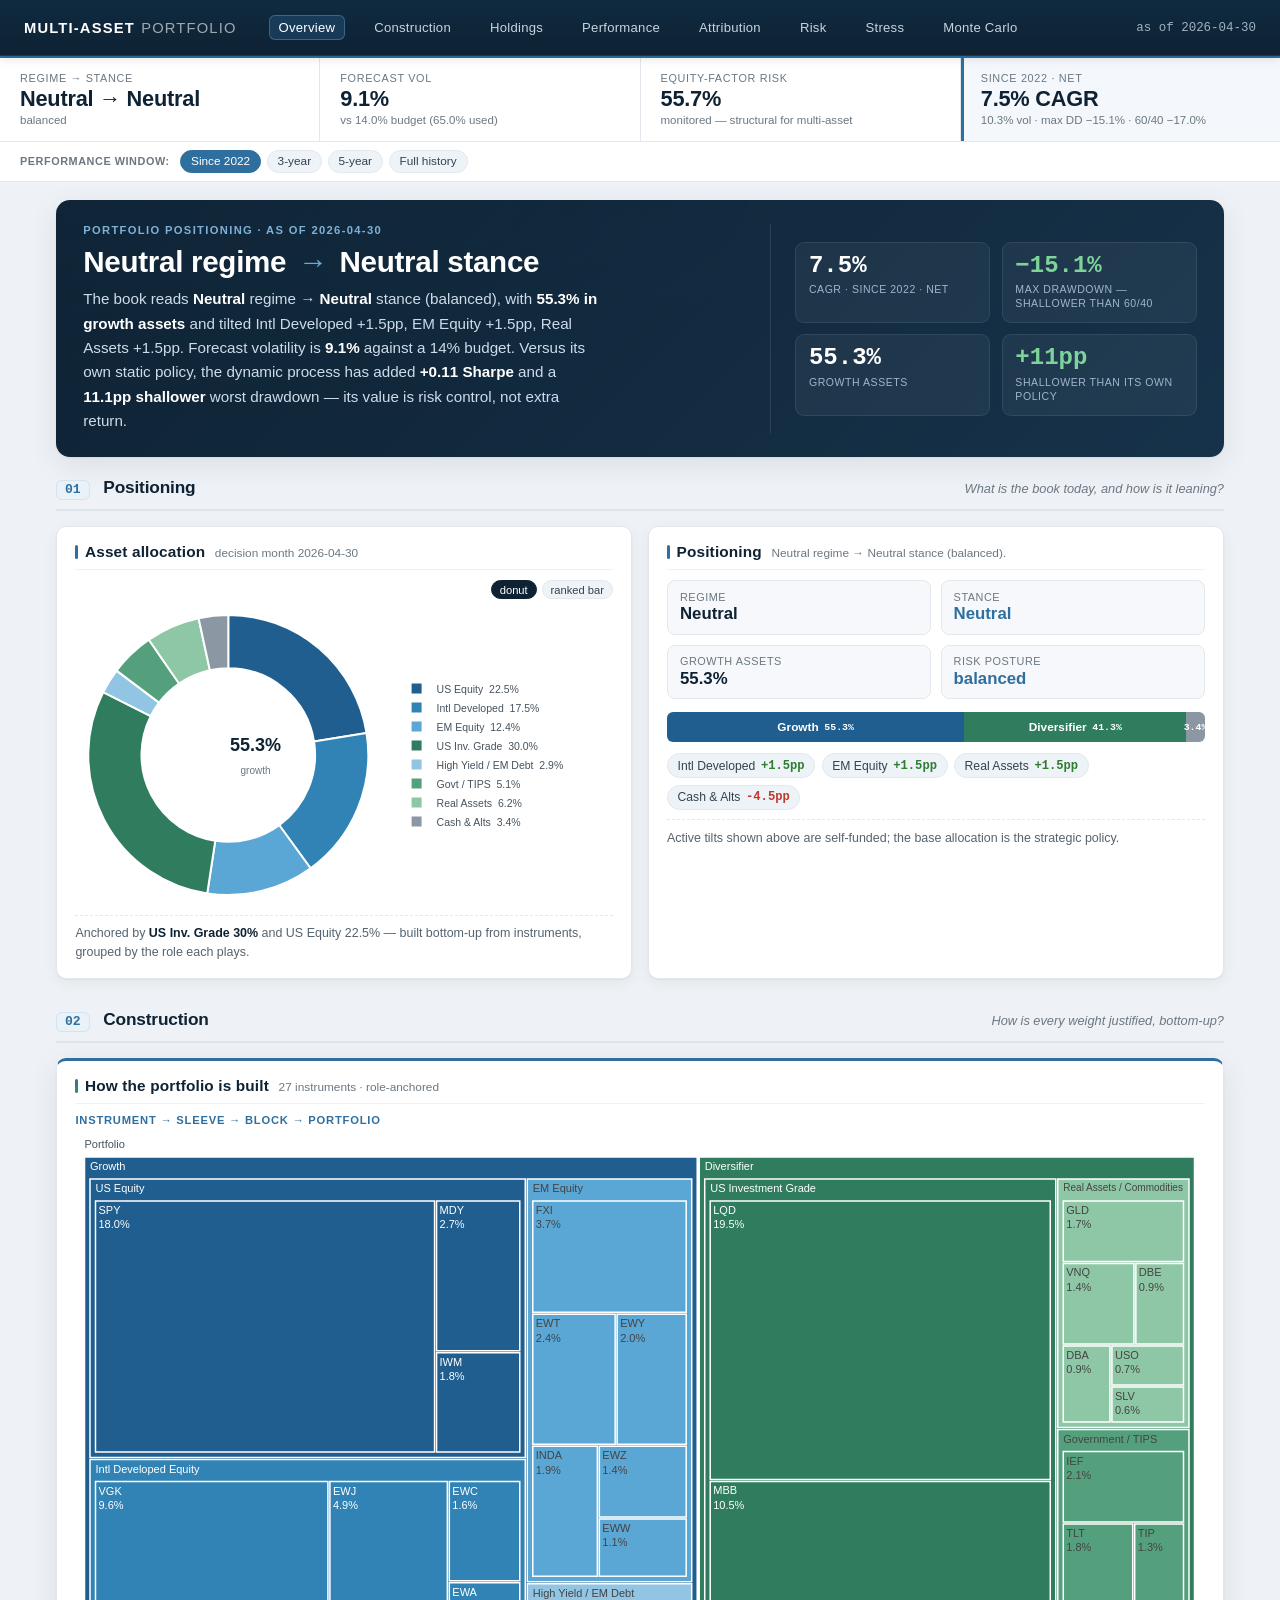
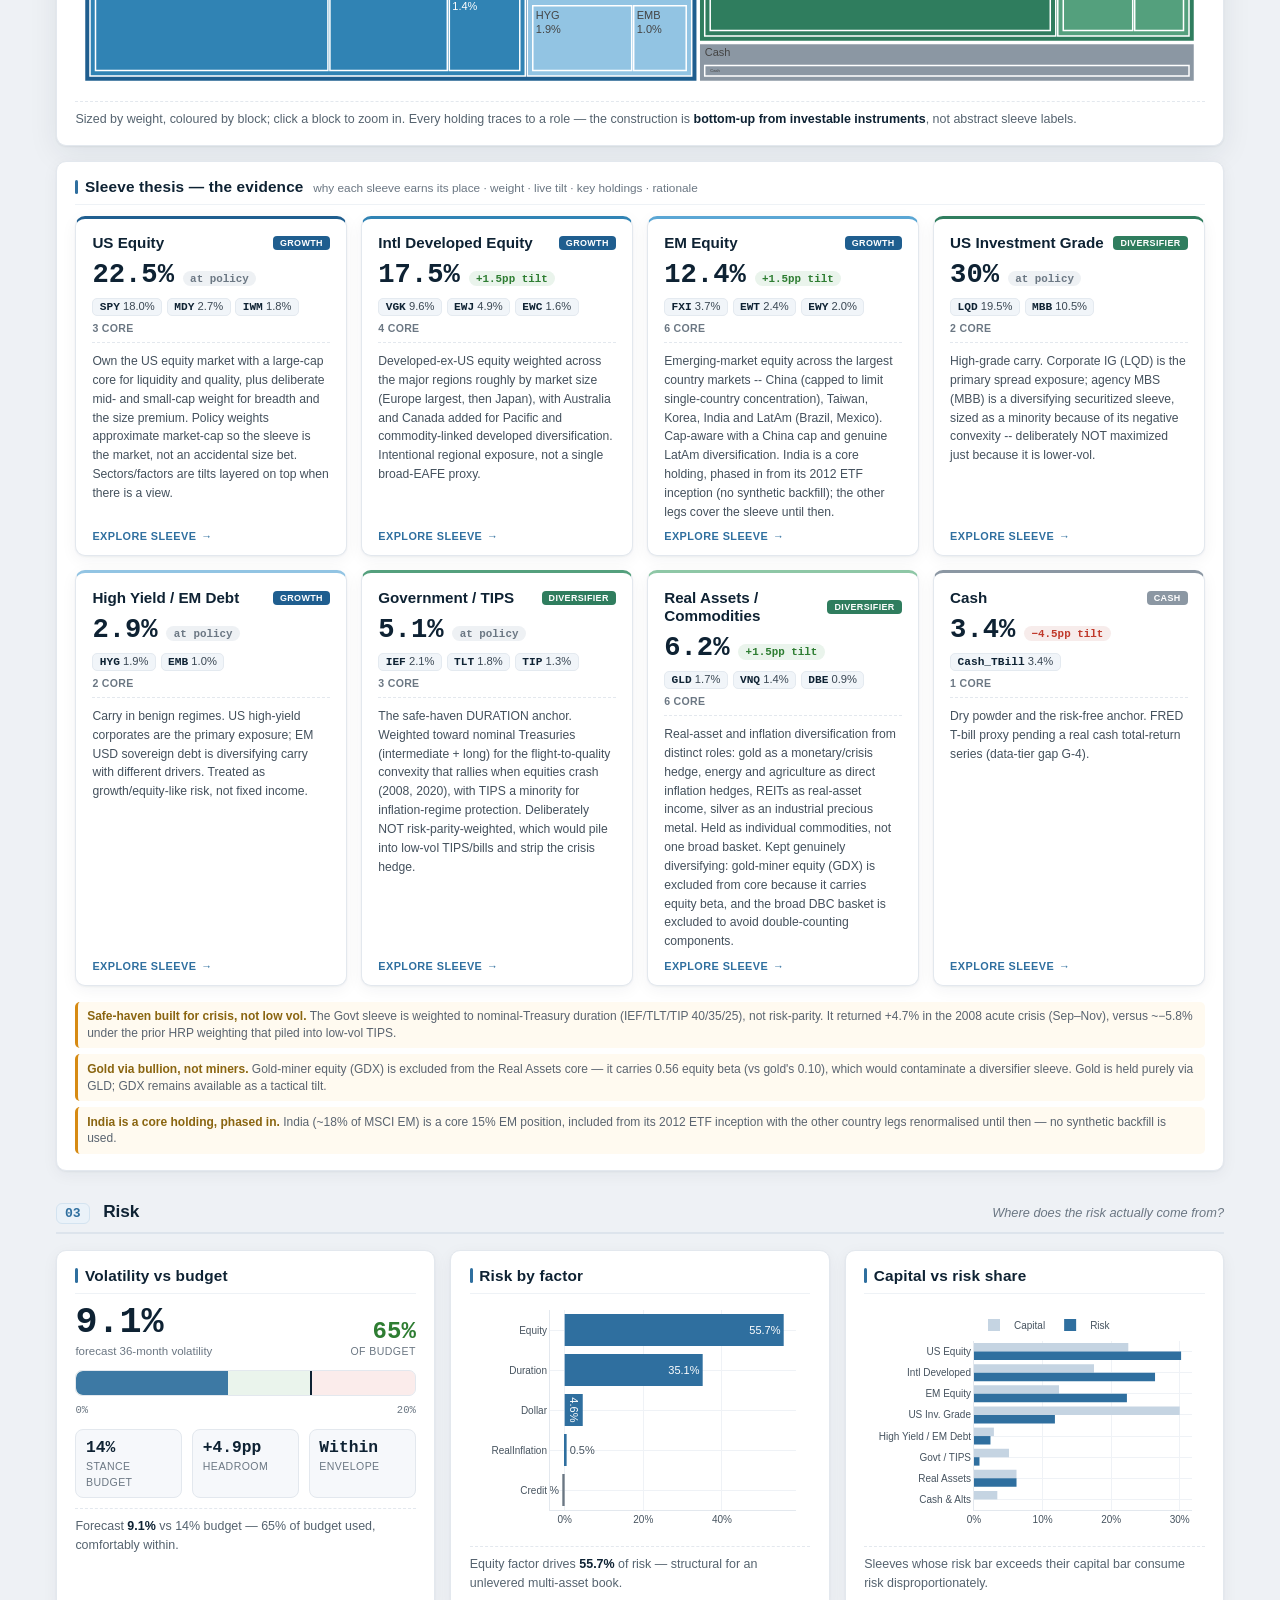
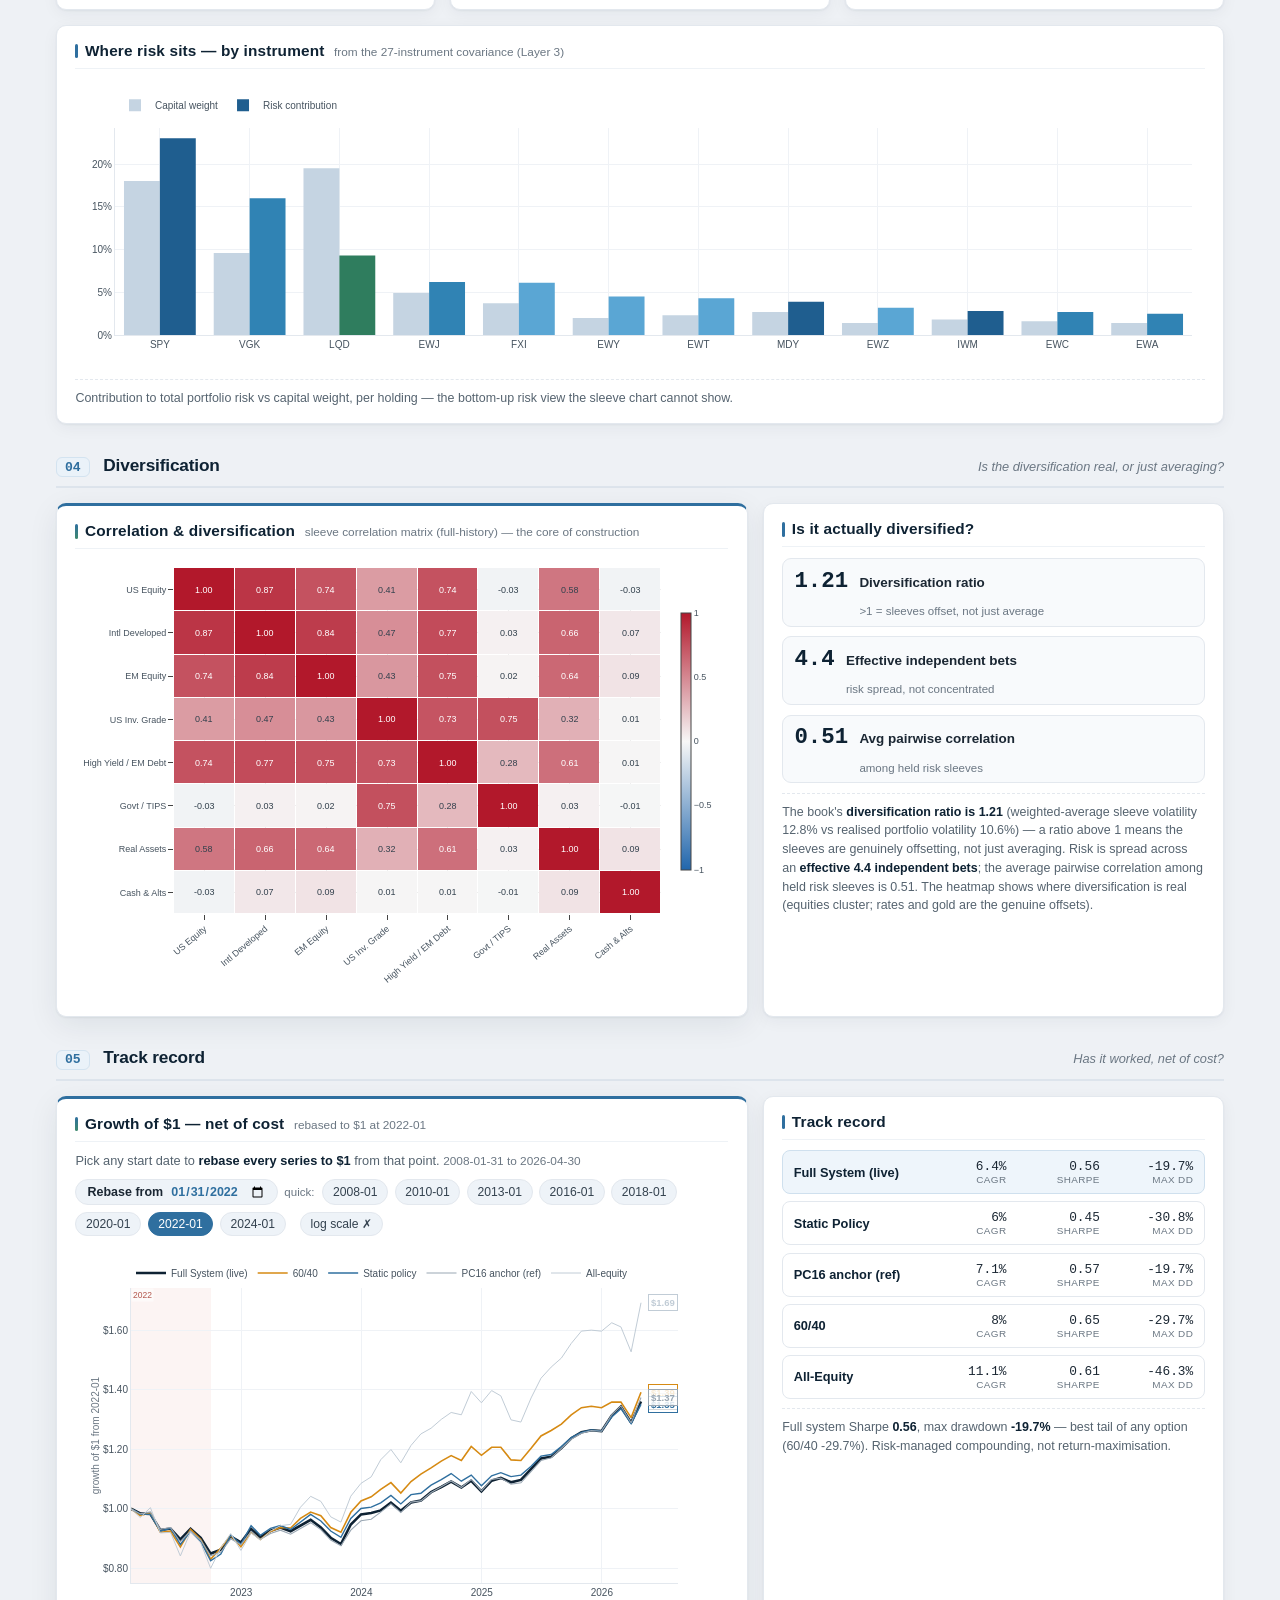
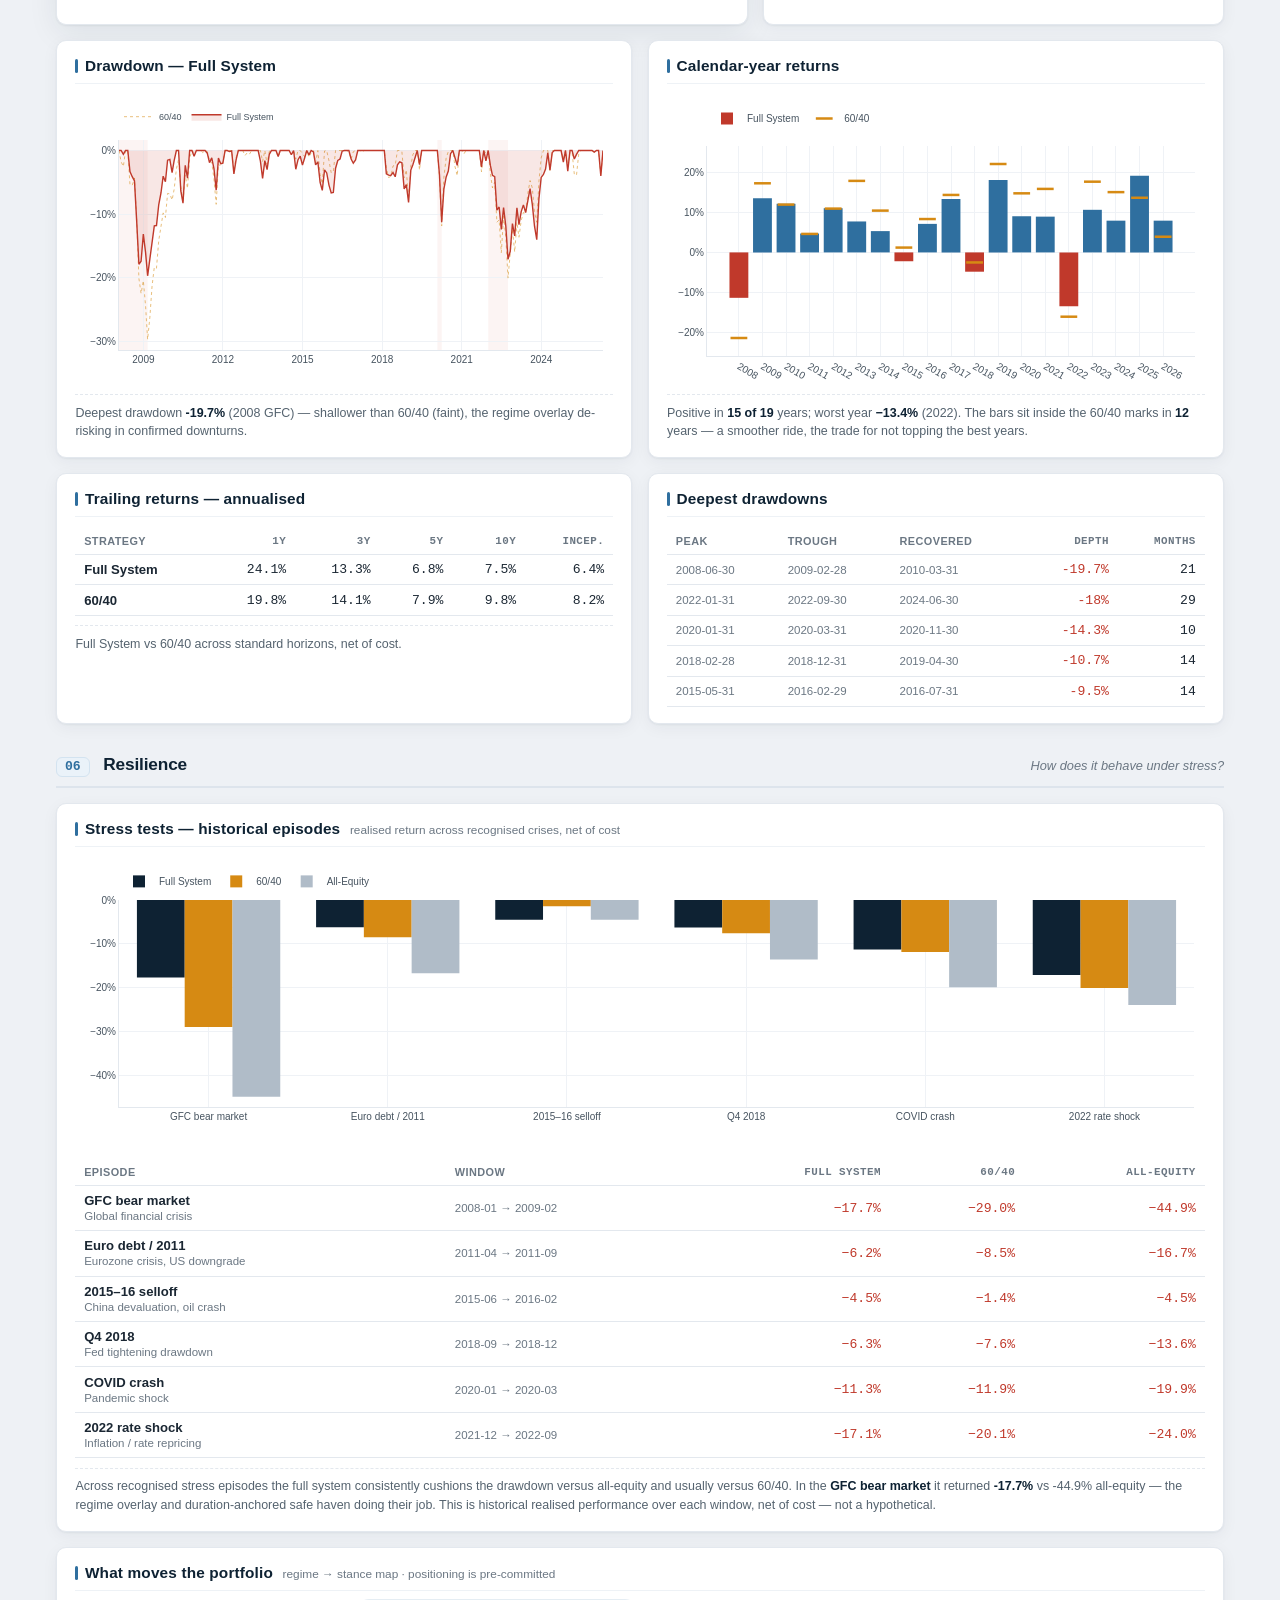
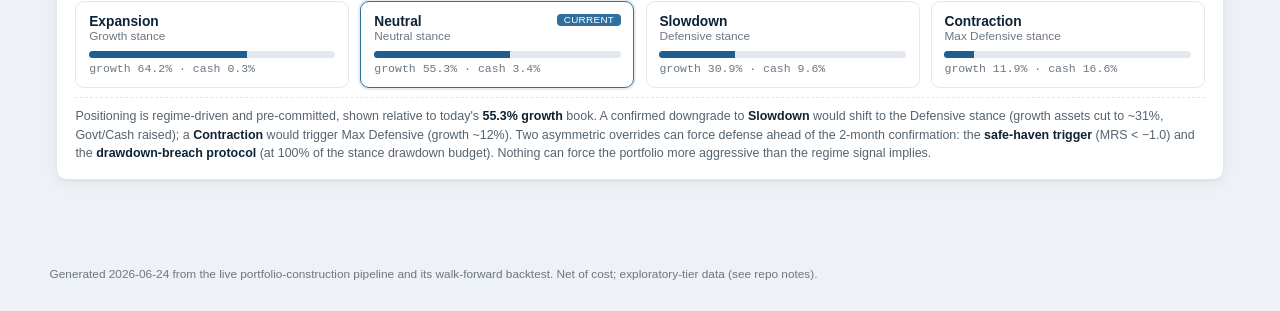
==== commit 7a63da8d: "Usability + recent-first headline: fix Growth-of-$1 scale, clipping, clickable sleeve cards" ====
--- a/index.html
+++ b/index.html
@@ -167,6 +167,7 @@
     <article class="tile">
       <div class="tile-head"><h2>Calendar-year returns</h2></div>
       <div id="annual-chart" class="chart chart-md"></div>
+      <p class="read" id="annual-read"></p>
     </article>
   </section>
 
--- a/assets/css/style.css
+++ b/assets/css/style.css
@@ -52,9 +52,18 @@
 .kpi-ribbon { display: grid; grid-template-columns: repeat(4, 1fr); gap: 1px; background: var(--line);
   border-bottom: 1px solid var(--line); }
 .kpi { background: var(--panel); padding: 0.85rem 1.25rem; }
+.kpi-perf { background: #f4f8fc; box-shadow: inset 3px 0 0 var(--accent); }
 .kpi-label { font-size: 0.68rem; text-transform: uppercase; letter-spacing: 0.06em; color: var(--muted); }
 .kpi-value { font-size: 1.32rem; font-weight: 700; color: var(--navy); margin-top: 0.15rem; line-height: 1.15; }
 .kpi-sub { font-size: 0.72rem; color: var(--muted); margin-top: 0.1rem; }
+
+/* Headline performance-window toggle — recent leads, full history one click away. */
+.period-bar { display: flex; align-items: center; flex-wrap: wrap; gap: 0.35rem;
+  padding: 0.5rem 1.25rem; background: var(--panel); border-bottom: 1px solid var(--line); }
+.period-bar .lbl { font-size: 0.68rem; text-transform: uppercase; letter-spacing: 0.05em;
+  color: var(--muted); font-weight: 700; margin-right: 0.3rem; }
+.period-bar .chip { font-size: 0.74rem; padding: 0.2rem 0.62rem; }
+.period-bar .chip.sel { background: var(--accent); color: #fff; border-color: var(--accent); }
 
 /* Layout grid */
 .db { max-width: 1320px; margin: 0 auto; padding: 1.25rem 1.5rem 3rem; }
@@ -109,6 +118,10 @@
 .chip.sel { background: var(--navy); color: #fff; border-color: var(--navy); }
 .chip.clickable { cursor: pointer; }
 .chip.clickable:hover { border-color: var(--accent); }
+
+/* Donut / ranked-bar toggle injected above composition charts. */
+.charttoggle { display: flex; justify-content: flex-end; gap: 0.3rem; margin: 0 0 0.35rem; }
+.charttoggle .chip { font-size: 0.7rem; padding: 0.16rem 0.5rem; }
 
 /* Construction side panel */
 .sidepanel { min-width: 0; display: flex; flex-direction: column; }
@@ -275,26 +288,32 @@
 /* Sleeve-thesis evidence cards (mirrors the MRS Pillar Evidence framework) */
 .ev-grid { display: grid; grid-template-columns: repeat(4, 1fr); gap: 0.9rem; }
 .ev-card { display: flex; flex-direction: column; background: #fff; border: 1px solid var(--line);
-  border-top: 3px solid var(--pc, #94a3b8); border-radius: 9px; padding: 0.85rem 0.9rem;
-  box-shadow: var(--shadow); transition: box-shadow 0.12s, transform 0.12s; }
-.ev-card:hover { box-shadow: 0 4px 14px rgba(14,34,51,0.10); transform: translateY(-1px); }
-.ev-head { display: flex; align-items: baseline; justify-content: space-between; gap: 0.5rem; }
-.ev-name { font-weight: 750; font-size: 0.9rem; color: var(--navy); line-height: 1.2; }
-.ev-block { font-size: 0.58rem; text-transform: uppercase; letter-spacing: 0.04em; font-weight: 700;
-  color: #fff; background: var(--bc, #888); padding: 0.1rem 0.42rem; border-radius: 4px; white-space: nowrap; }
-.ev-metric { display: flex; align-items: baseline; flex-wrap: wrap; gap: 0.5rem; margin: 0.4rem 0 0.55rem; }
-.ev-w { font-size: 1.65rem; font-weight: 750; color: var(--navy); font-family: var(--mono); line-height: 1; }
-.ev-sub { font-size: 0.7rem; color: var(--muted); }
-.ev-delta { font-size: 0.68rem; font-weight: 700; font-family: var(--mono); padding: 0.08rem 0.42rem; border-radius: 999px; }
+  border-top: 3px solid var(--pc, #94a3b8); border-radius: 10px; padding: 0.95rem 1rem 0.8rem;
+  box-shadow: var(--shadow); transition: box-shadow 0.12s, transform 0.12s, border-color 0.12s; }
+.ev-card.clickable { cursor: pointer; }
+.ev-card.clickable:hover, .ev-card.clickable:focus-visible { box-shadow: 0 6px 18px rgba(14,34,51,0.13);
+  transform: translateY(-2px); border-color: var(--pc, #94a3b8); outline: none; }
+.ev-head { display: flex; align-items: center; justify-content: space-between; gap: 0.5rem; }
+.ev-name { font-weight: 750; font-size: 0.95rem; color: var(--navy); line-height: 1.2; }
+.ev-block { font-size: 0.56rem; text-transform: uppercase; letter-spacing: 0.04em; font-weight: 700;
+  color: #fff; background: var(--bc, #888); padding: 0.12rem 0.44rem; border-radius: 4px; white-space: nowrap; }
+.ev-metric { display: flex; align-items: baseline; flex-wrap: wrap; gap: 0.55rem; margin: 0.55rem 0 0.6rem; }
+.ev-w { font-size: 1.7rem; font-weight: 750; color: var(--navy); font-family: var(--mono); line-height: 1; }
+.ev-delta { font-size: 0.68rem; font-weight: 700; font-family: var(--mono); padding: 0.1rem 0.46rem; border-radius: 999px; }
 .ev-delta.pos { color: var(--pos); background: #eaf4ec; } .ev-delta.neg { color: var(--neg); background: #f7eceb; }
 .ev-delta.flat { color: var(--muted); background: #eef1f4; }
-.ev-evidence { margin: 0 0 0.55rem; }
-.ev-evidence > div { display: grid; grid-template-columns: 64px 1fr; gap: 0.45rem; margin: 0.22rem 0; align-items: baseline; }
-.ev-evidence dt { font-size: 0.6rem; text-transform: uppercase; letter-spacing: 0.03em; color: var(--muted); font-weight: 700; }
-.ev-evidence dd { margin: 0; font-size: 0.73rem; color: var(--ink); }
-.ev-evidence dd .mono { font-family: var(--mono); }
-.ev-note { font-size: 0.75rem; line-height: 1.5; color: #44515d; margin: auto 0 0; padding-top: 0.55rem;
-  border-top: 1px dashed var(--line); }
+.ev-holds { display: flex; flex-wrap: wrap; gap: 0.3rem; margin-bottom: 0.4rem; }
+.ev-hold { font-size: 0.7rem; color: #3a4753; background: #f1f5f9; border: 1px solid #e4eaf0;
+  border-radius: 5px; padding: 0.1rem 0.4rem; white-space: nowrap; }
+.ev-hold b { font-family: var(--mono); color: var(--navy); font-weight: 700; }
+.ev-meta { font-size: 0.66rem; text-transform: uppercase; letter-spacing: 0.03em; color: var(--muted);
+  font-weight: 700; margin-bottom: 0.5rem; }
+.ev-note { font-size: 0.76rem; line-height: 1.55; color: #44515d; margin: 0 0 0.55rem;
+  padding-top: 0.55rem; border-top: 1px dashed var(--line); }
+.ev-cta { margin-top: auto; font-size: 0.68rem; font-weight: 700; color: var(--accent);
+  text-transform: uppercase; letter-spacing: 0.04em; display: flex; align-items: center; gap: 0.3rem; }
+.ev-cta .arr { transition: transform 0.12s; }
+.ev-card.clickable:hover .ev-cta .arr { transform: translateX(3px); }
 
 /* Volatility-vs-budget — a proper analytics component (replaces the placeholder gauge) */
 .volbudget-host { width: 100%; }
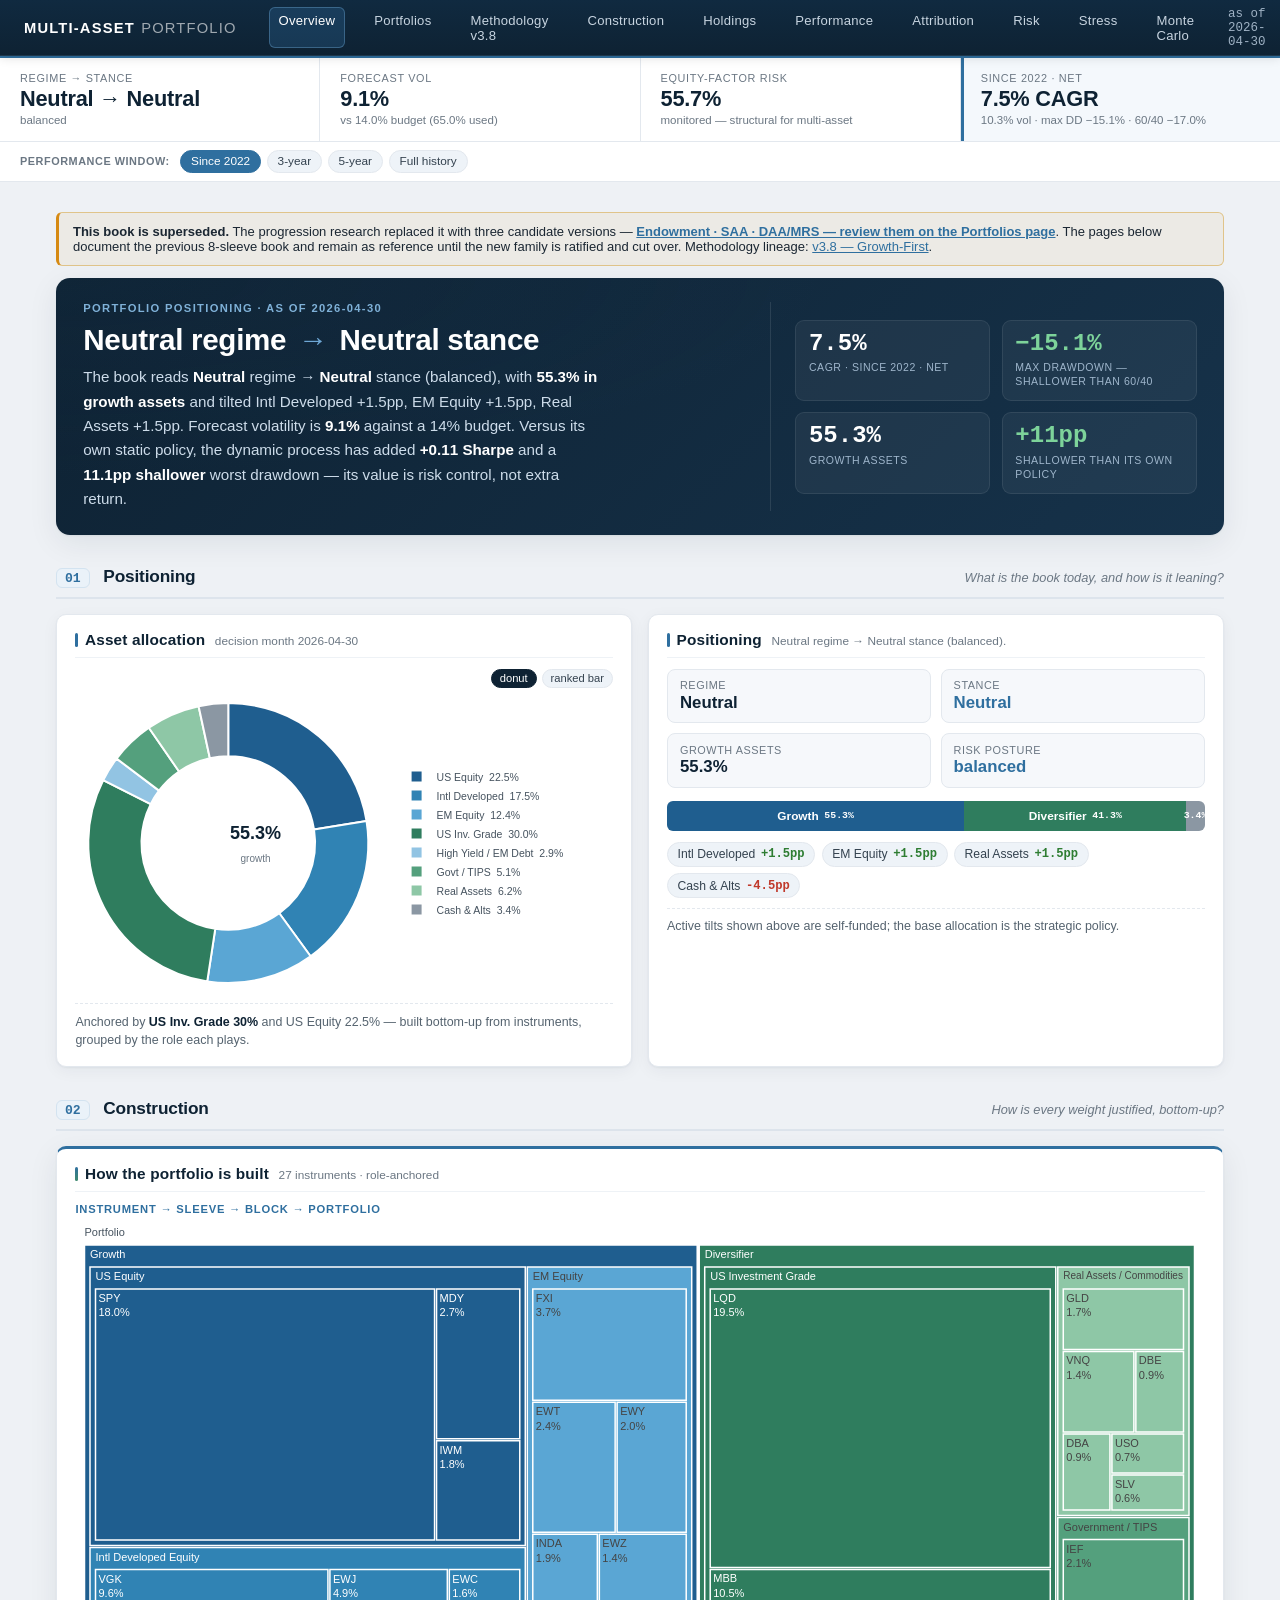
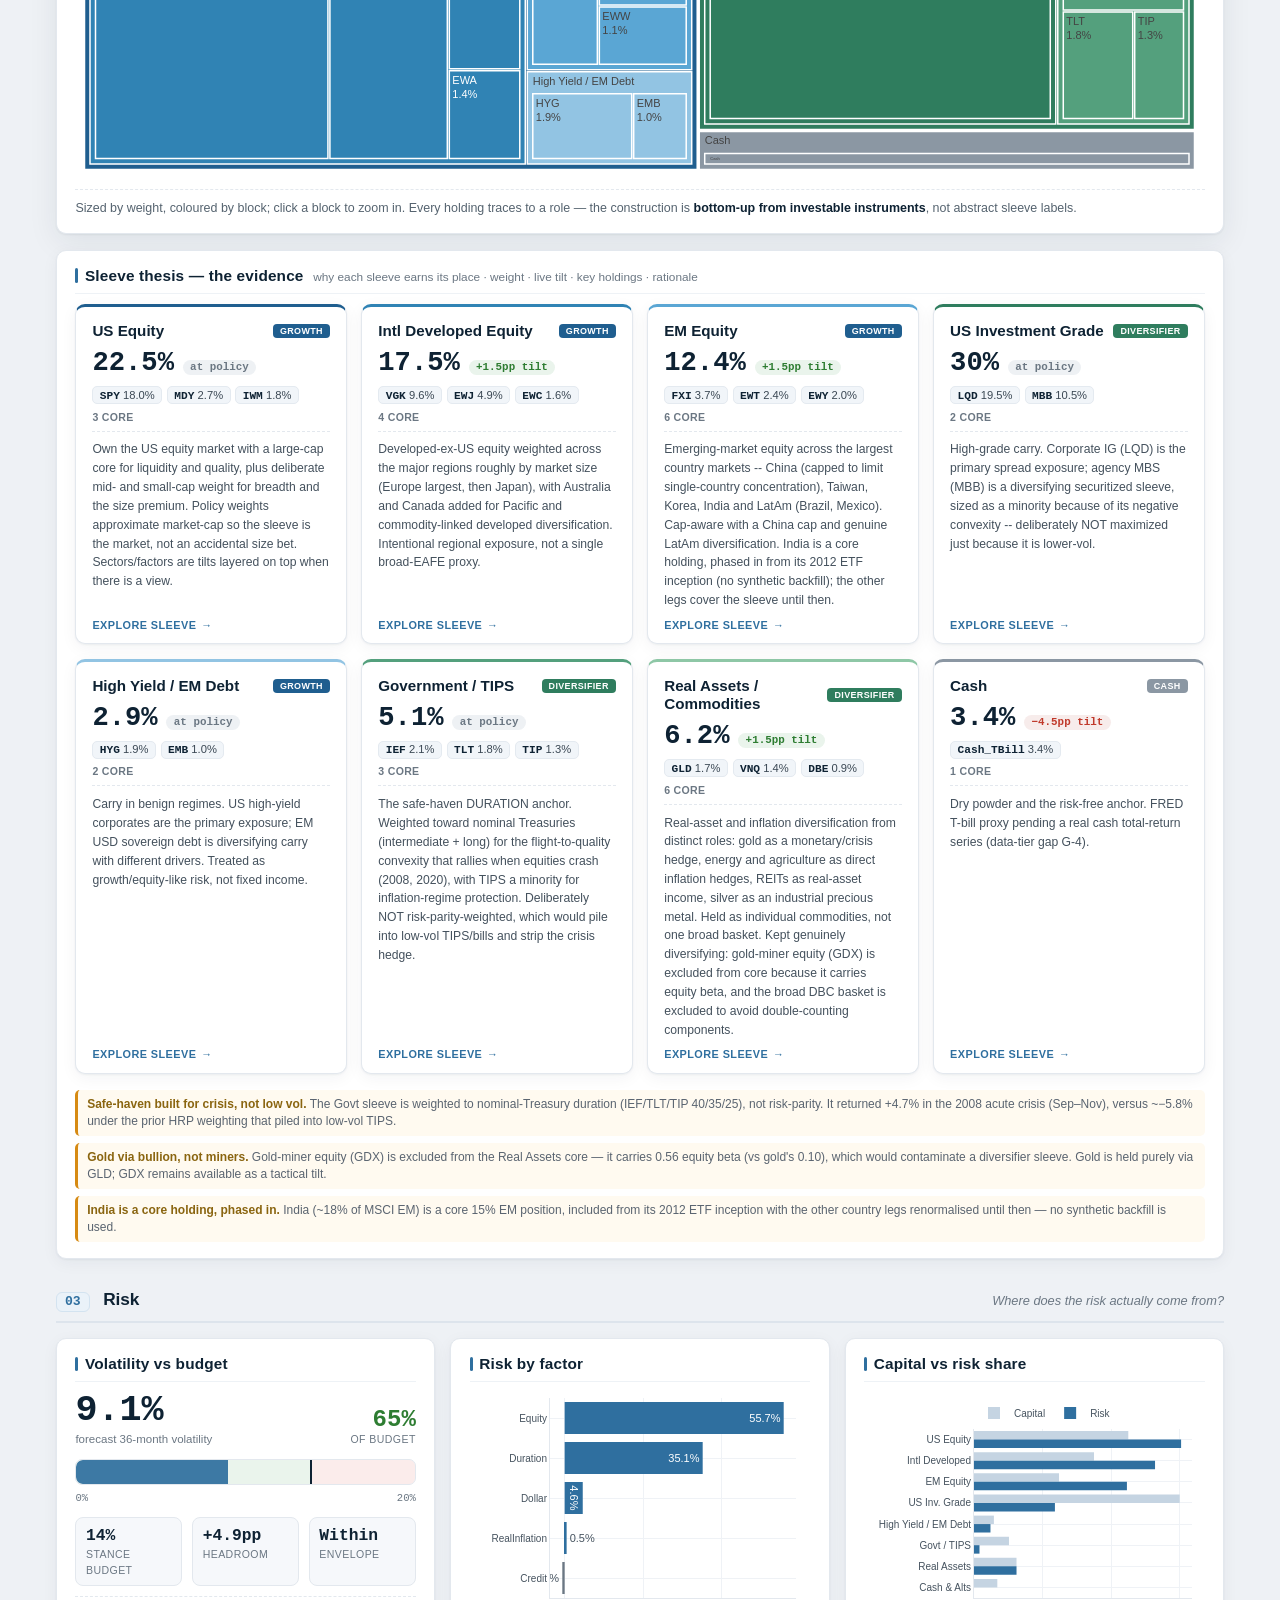
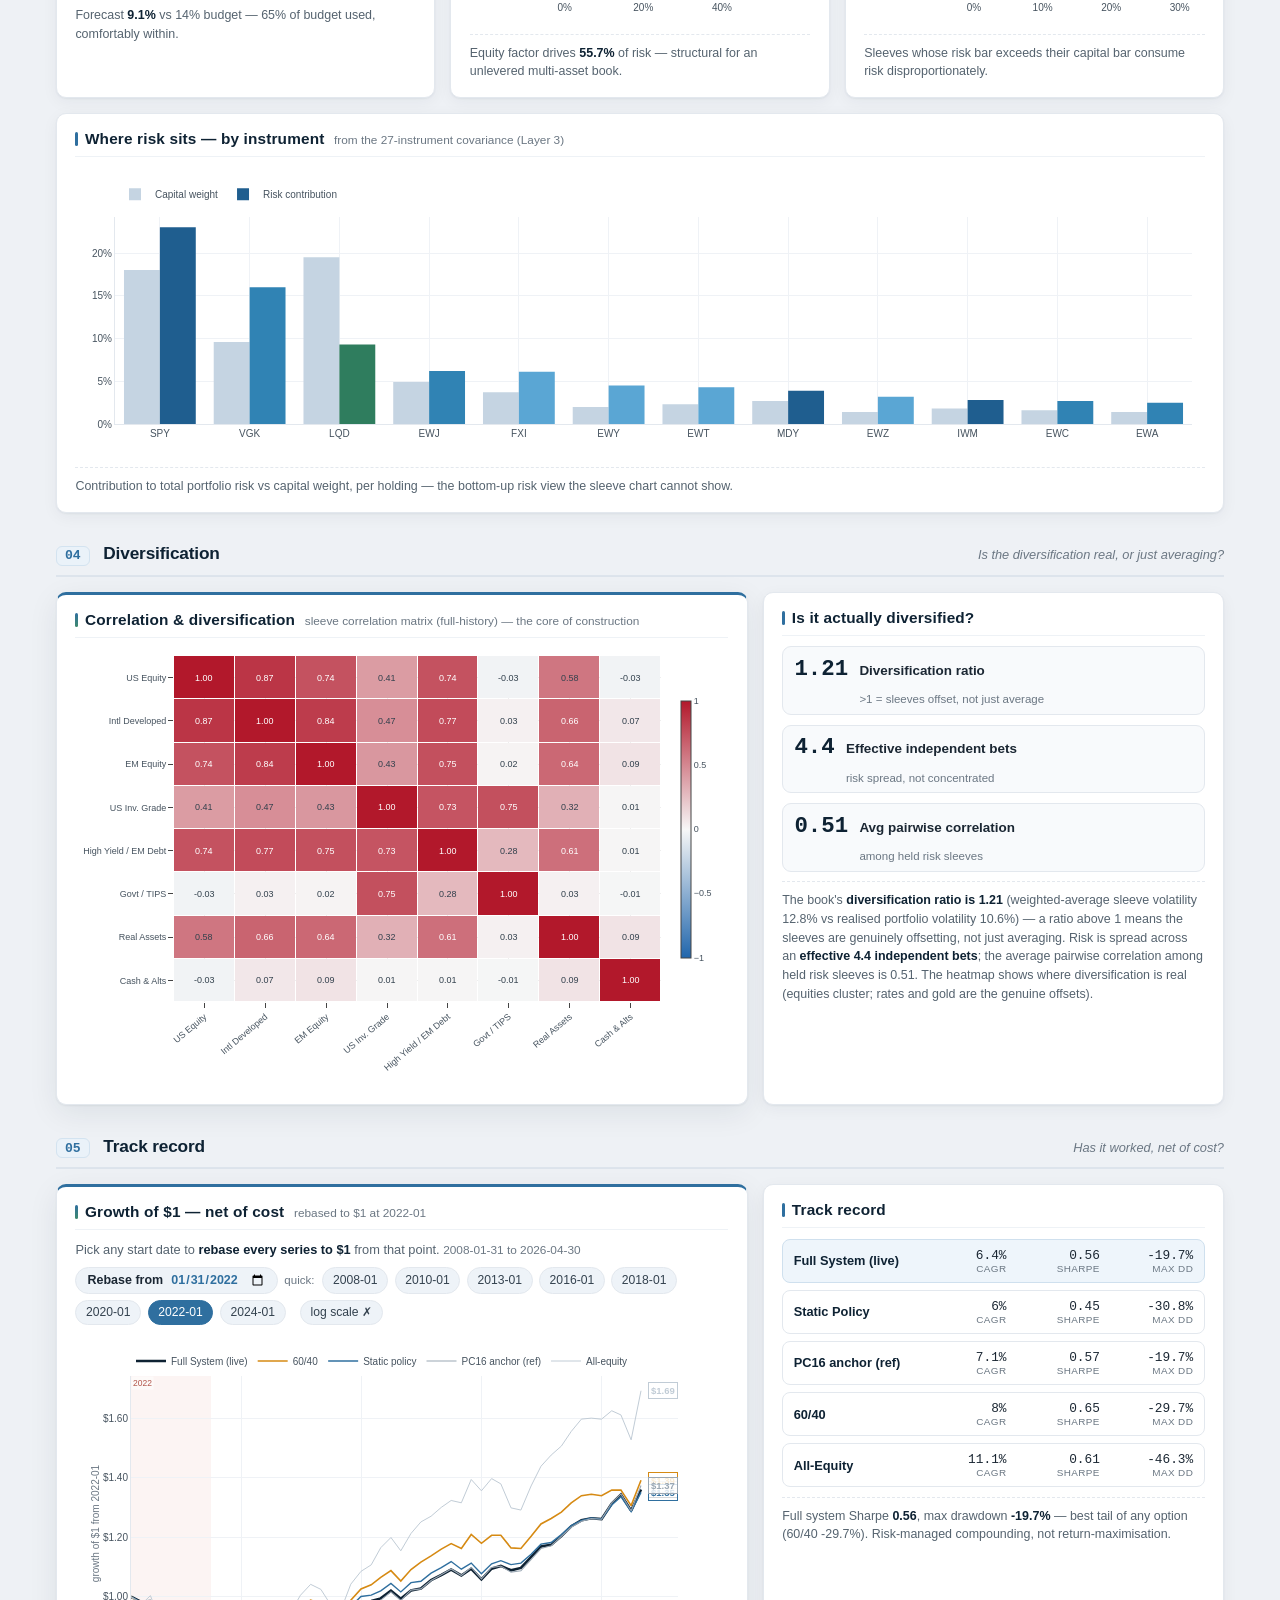
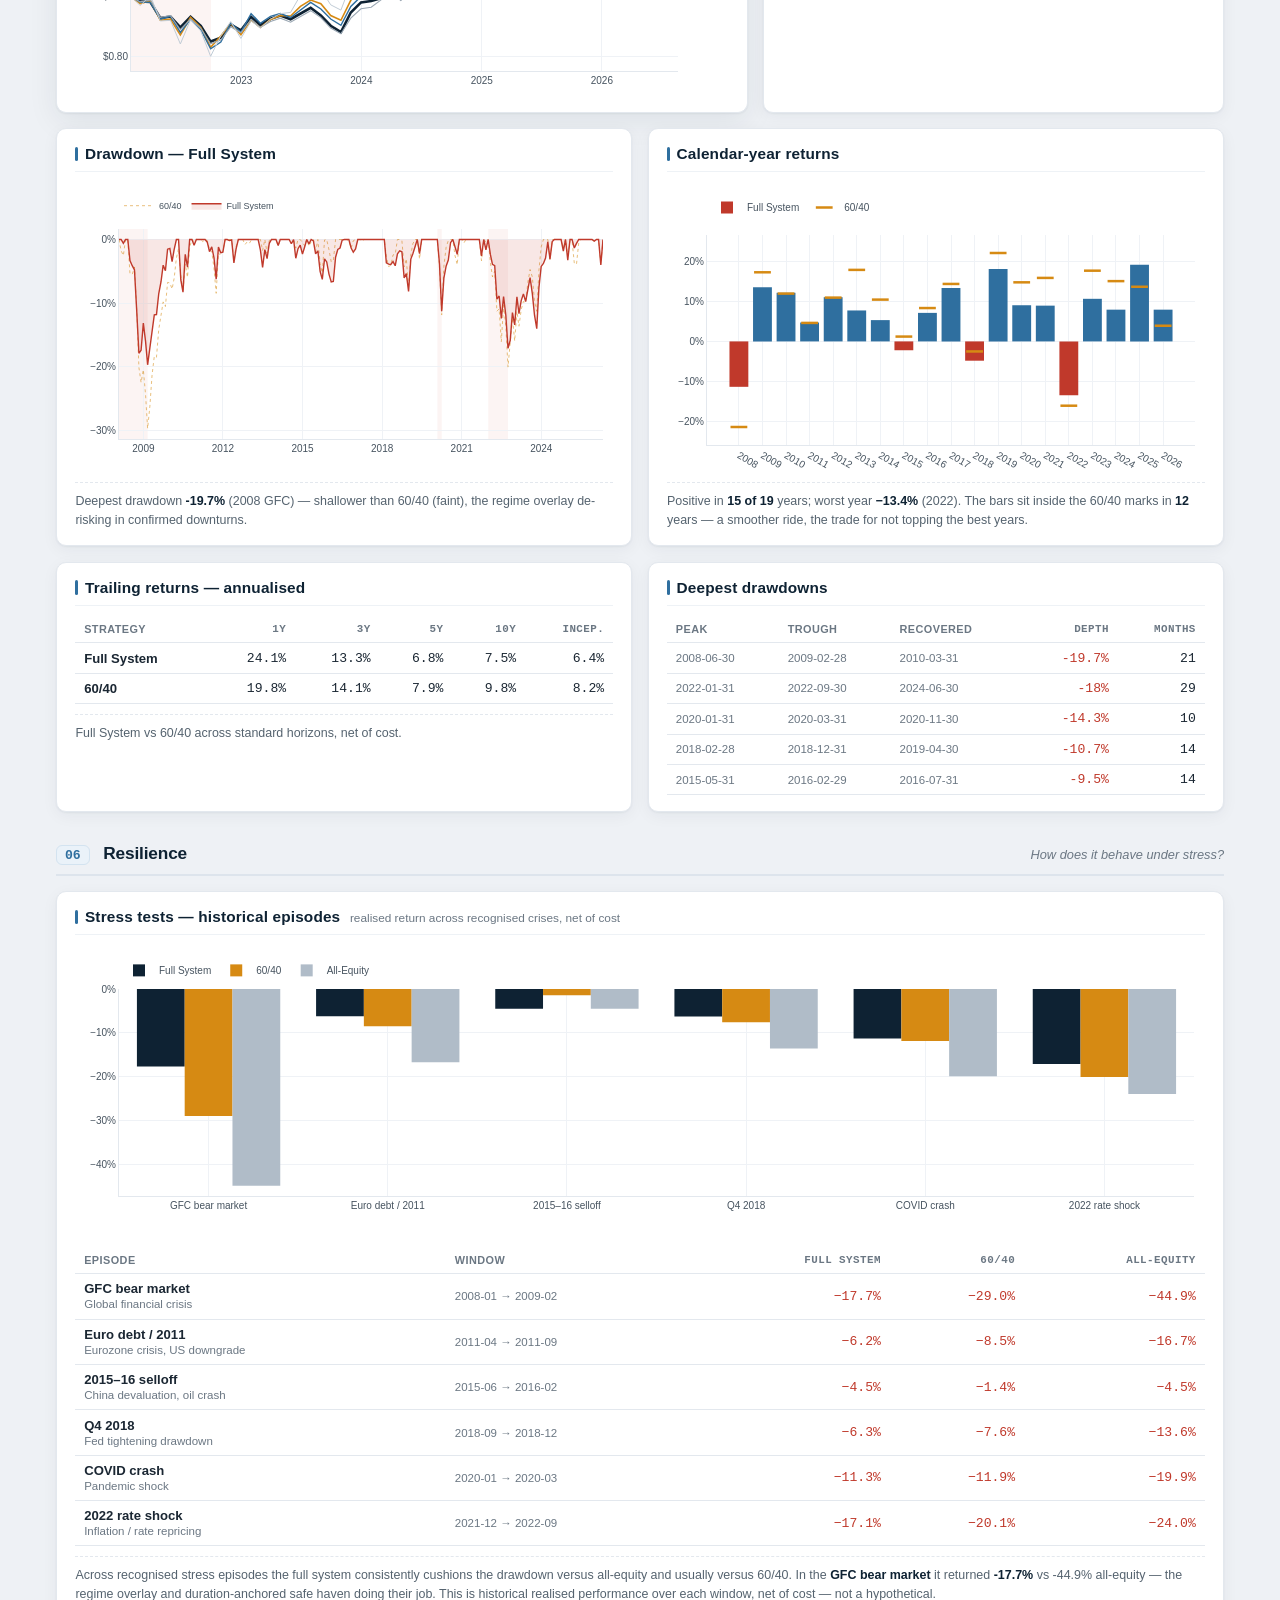
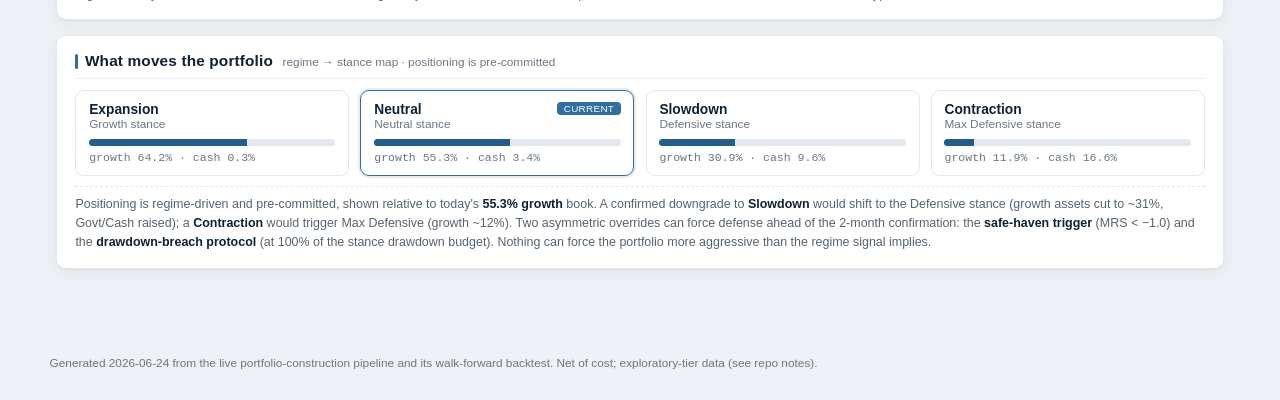
==== commit 61e9fc61: "Portfolios page: Endowment / SAA / DAA-MRS candidate versions" ====
--- a/index.html
+++ b/index.html
@@ -16,6 +16,8 @@
   <button class="navtoggle" aria-label="Toggle navigation"><span class="bars"><span></span></span>Menu</button>
   <nav class="appnav">
     <a href="index.html" class="active">Overview</a>
+    <a href="portfolios.html">Portfolios</a>
+    <a href="methodology.html">Methodology v3.8</a>
     <a href="construction.html">Construction</a>
     <a href="holdings.html">Holdings</a>
     <a href="performance.html">Performance</a>
@@ -30,6 +32,12 @@
 <div class="kpi-ribbon" id="kpi-ribbon"></div>
 
 <main class="db">
+  <div style="margin:12px 0;padding:11px 14px;border:1px solid #e0c48a;border-left:3px solid #d68a13;border-radius:6px;background:rgba(214,138,19,.07);font-size:13px">
+    <strong>This book is superseded.</strong> The progression research replaced it with three candidate versions —
+    <strong><a href="portfolios.html" style="color:#2f6f9f">Endowment · SAA · DAA/MRS — review them on the Portfolios page</a></strong>.
+    The pages below document the previous 8-sleeve book and remain as reference until the new family is ratified and cut over.
+    Methodology lineage: <a href="methodology.html" style="color:#2f6f9f">v3.8 — Growth-First</a>.
+  </div>
 
   <!-- HERO — the page's strongest visual element: the verdict + the comparisons that matter -->
   <section class="hero">
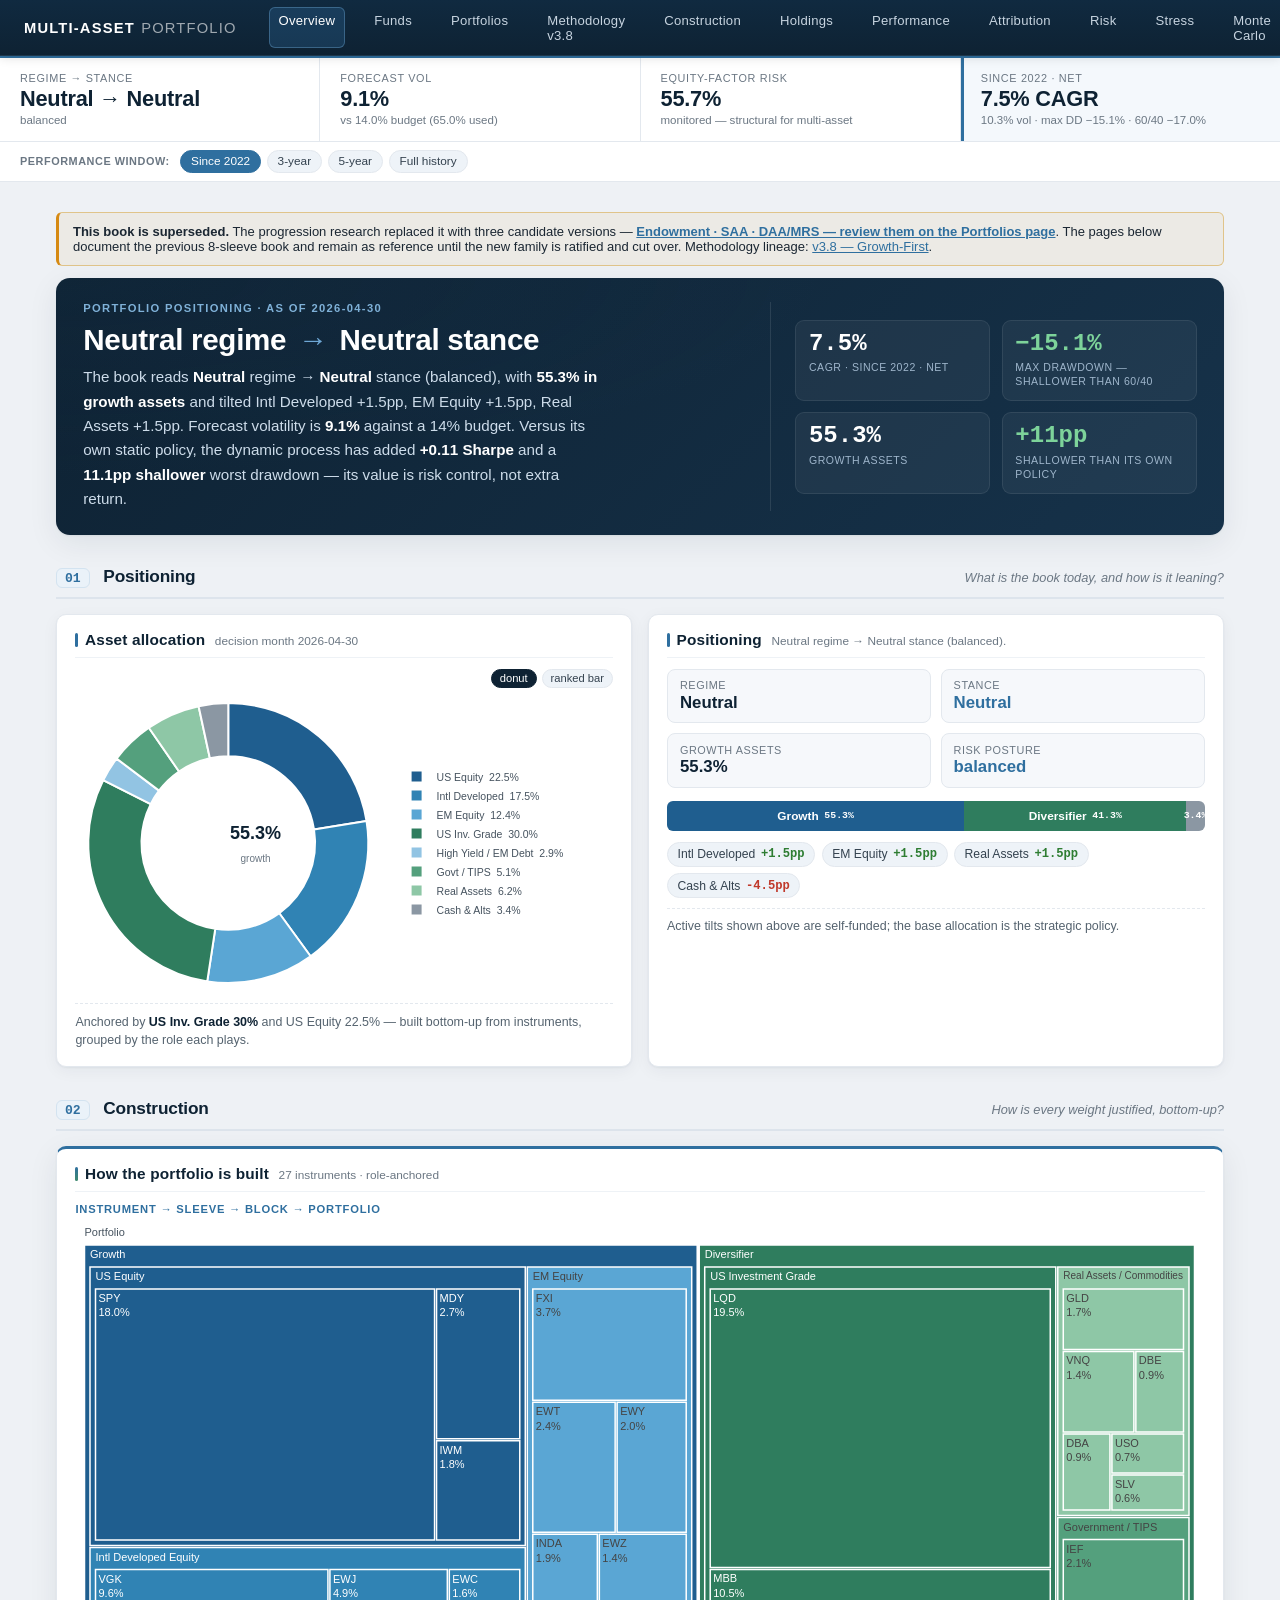
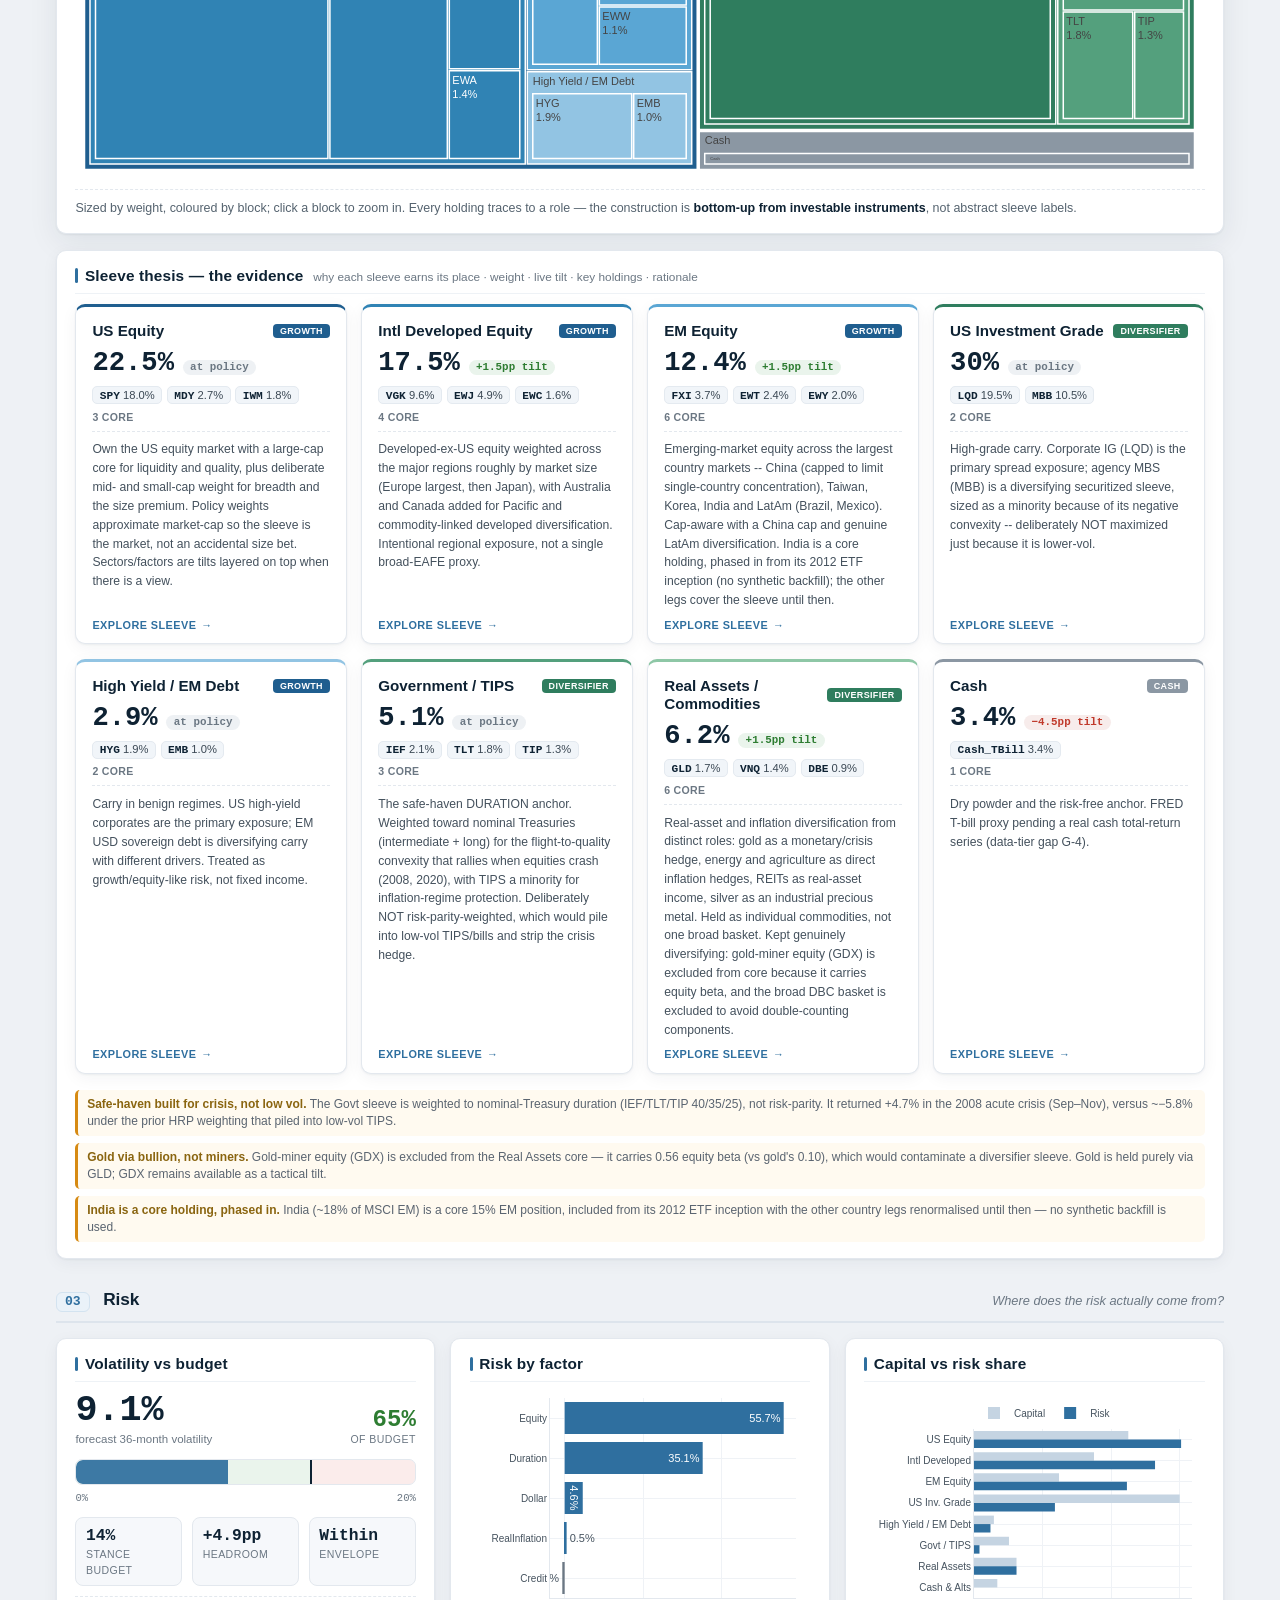
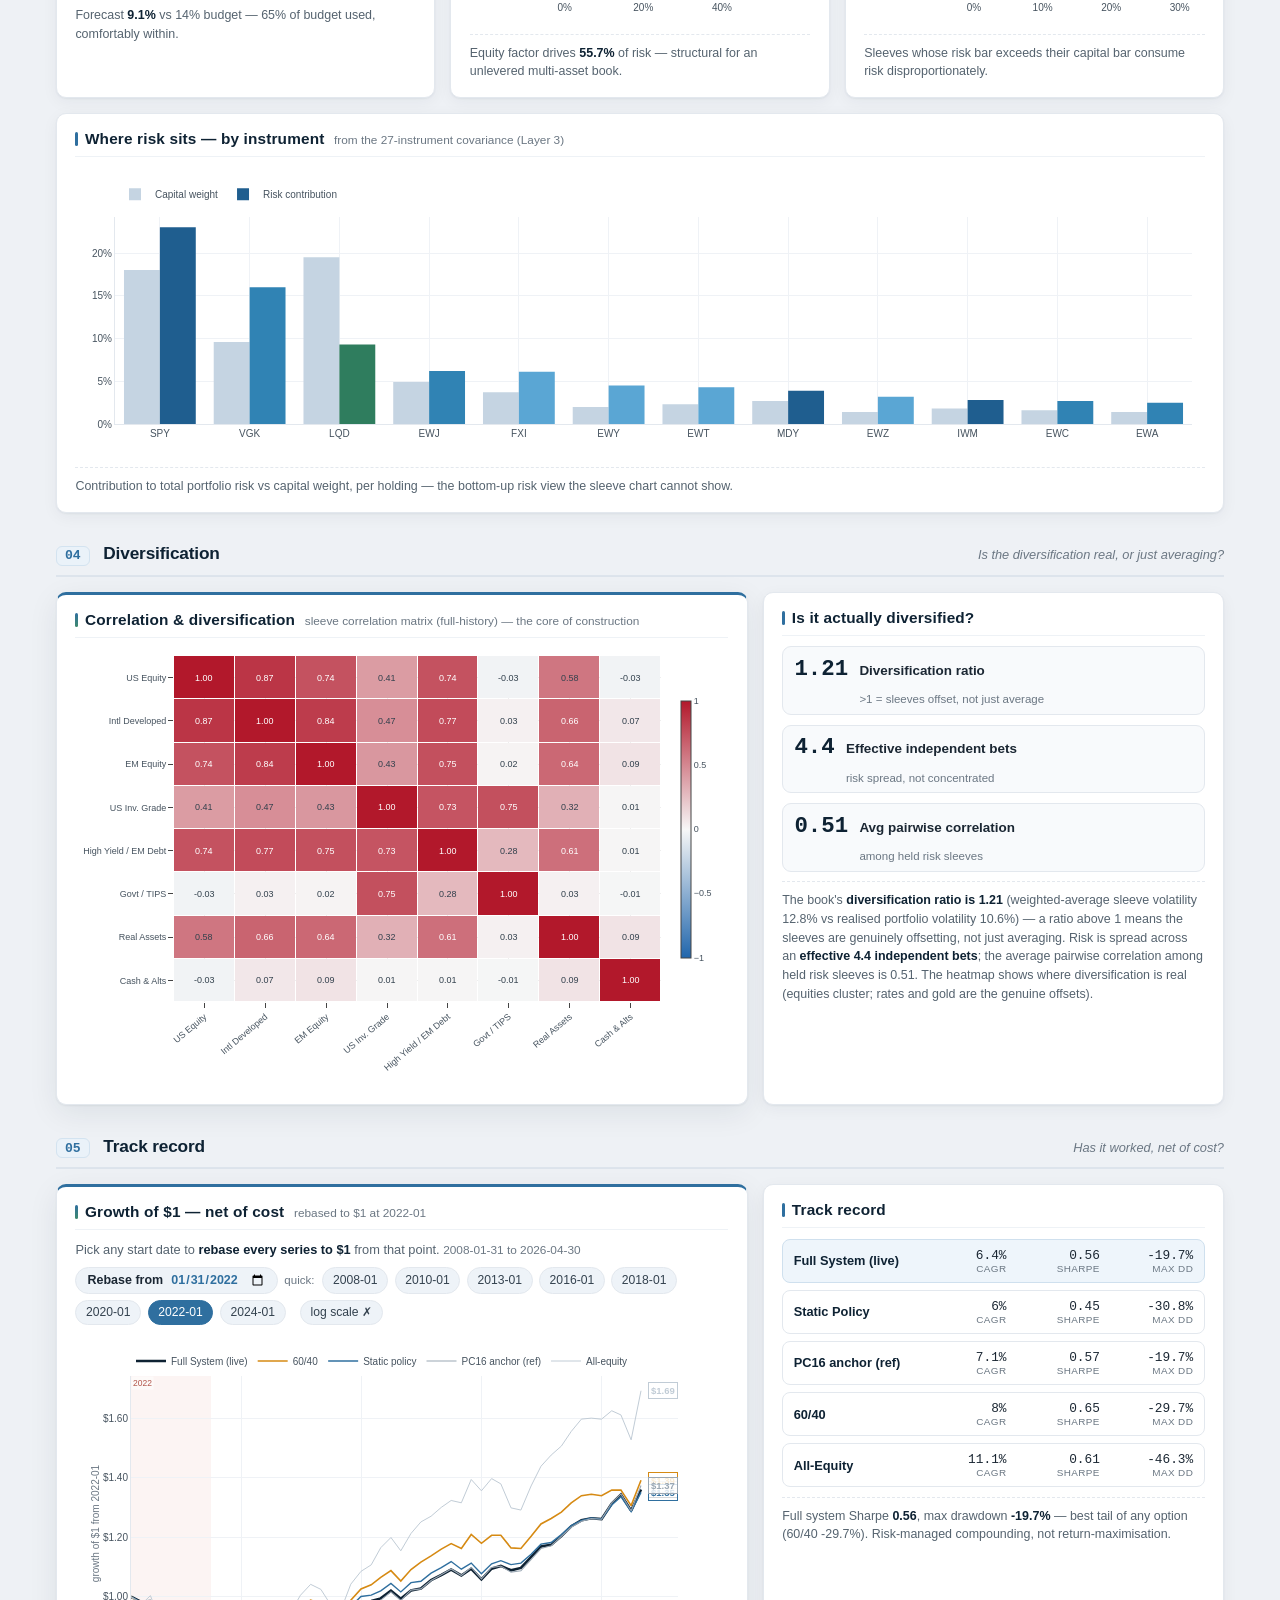
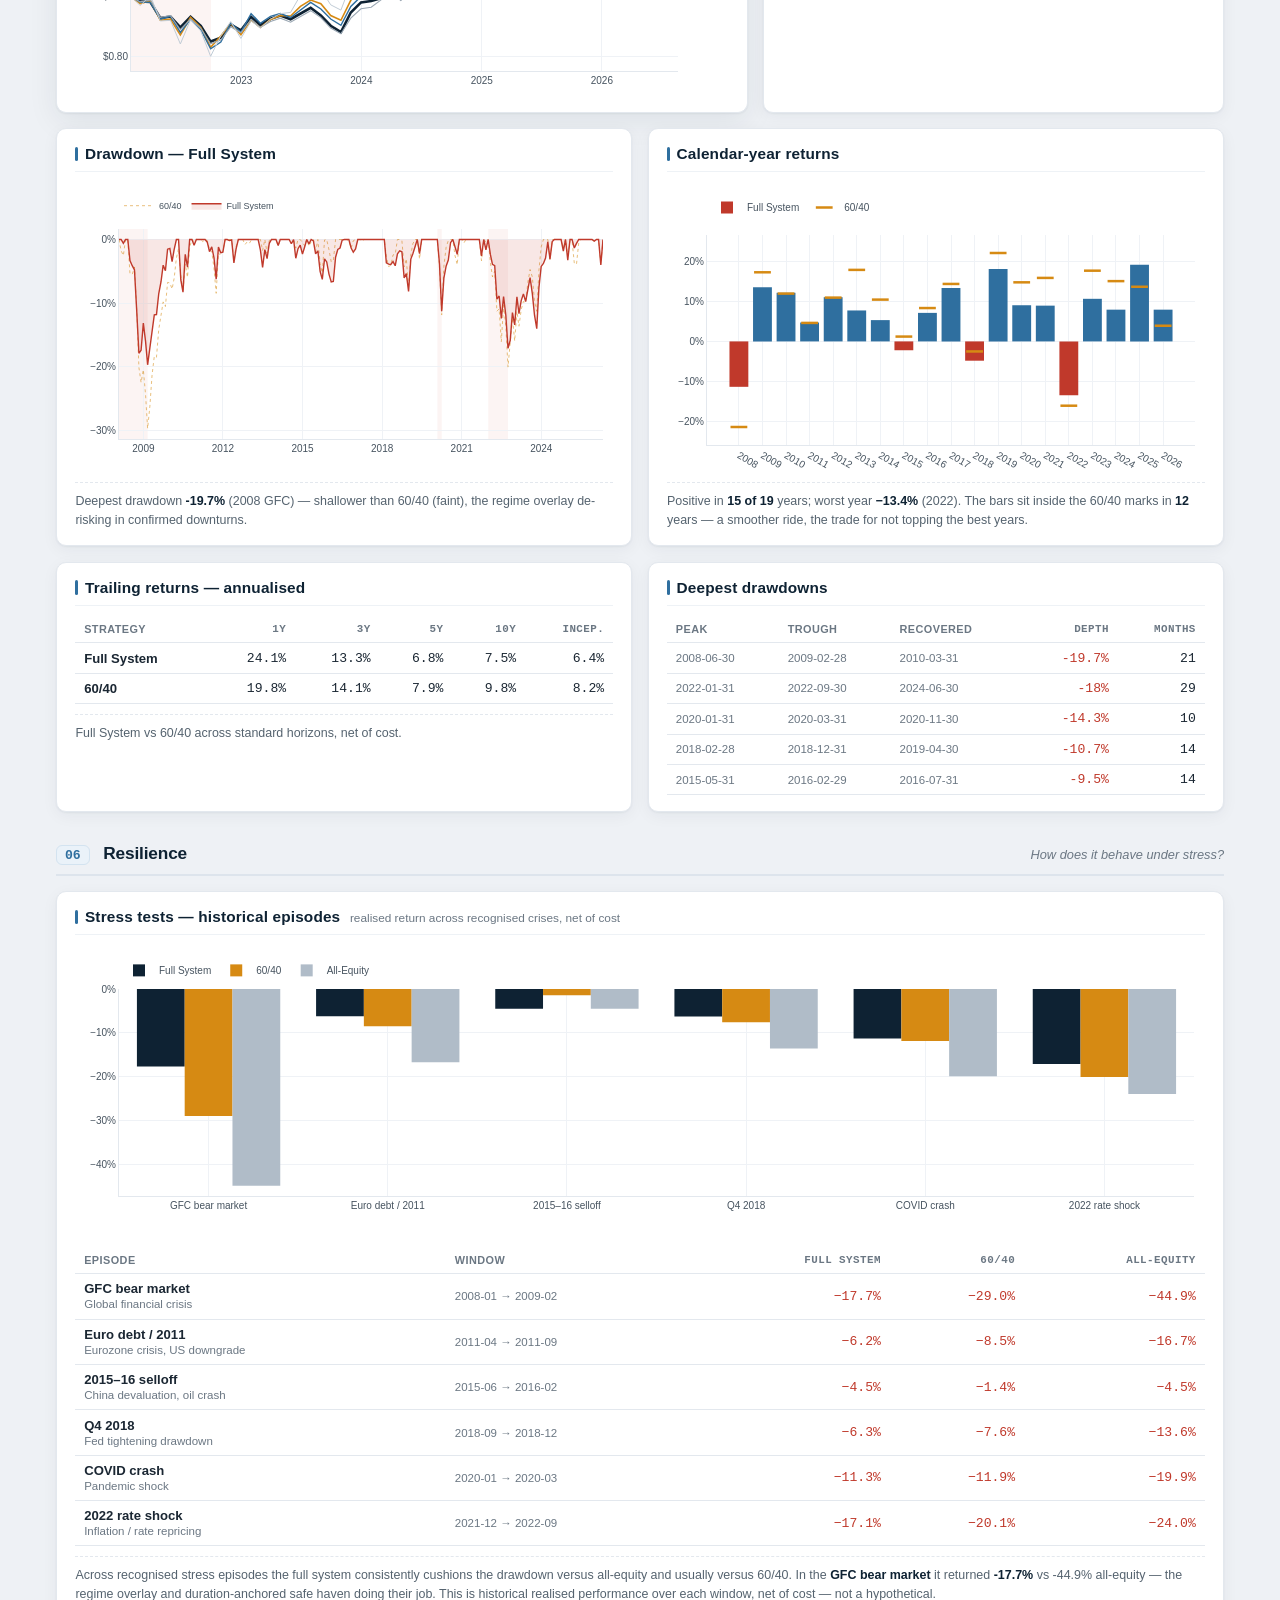
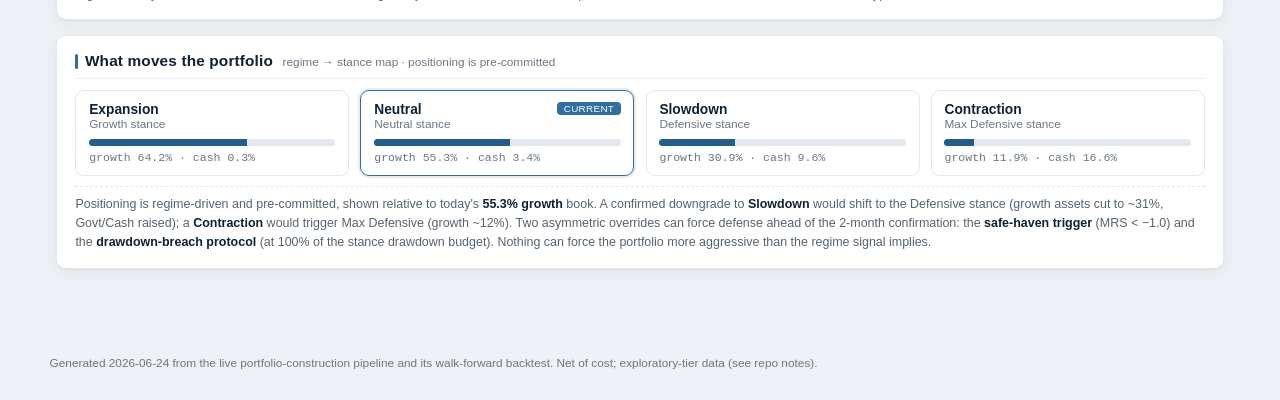
==== commit 09957db7: "Funds page: five funds live from 15 Jul 2026, daily NAV net of fee and dealing, holdings and dealing" ====
--- a/index.html
+++ b/index.html
@@ -16,6 +16,7 @@
   <button class="navtoggle" aria-label="Toggle navigation"><span class="bars"><span></span></span>Menu</button>
   <nav class="appnav">
     <a href="index.html" class="active">Overview</a>
+    <a href="funds.html">Funds</a>
     <a href="portfolios.html">Portfolios</a>
     <a href="methodology.html">Methodology v3.8</a>
     <a href="construction.html">Construction</a>
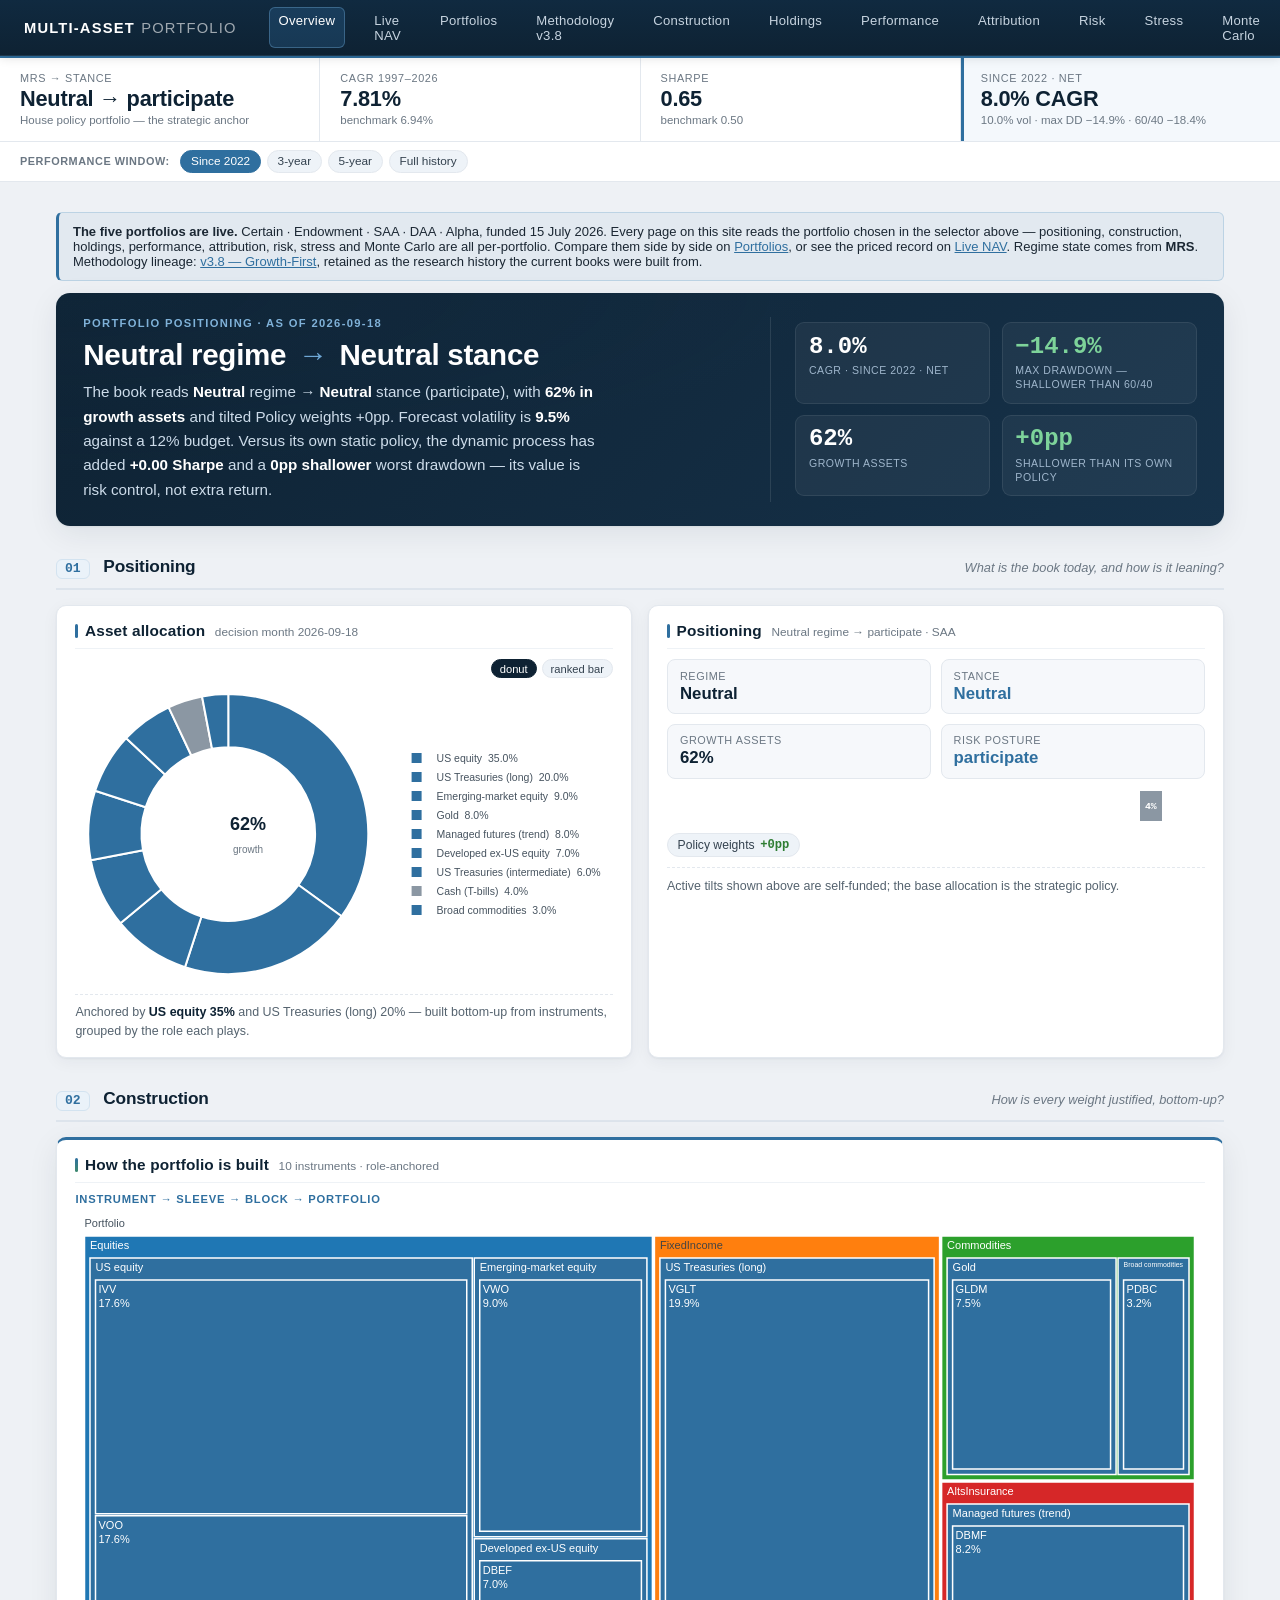
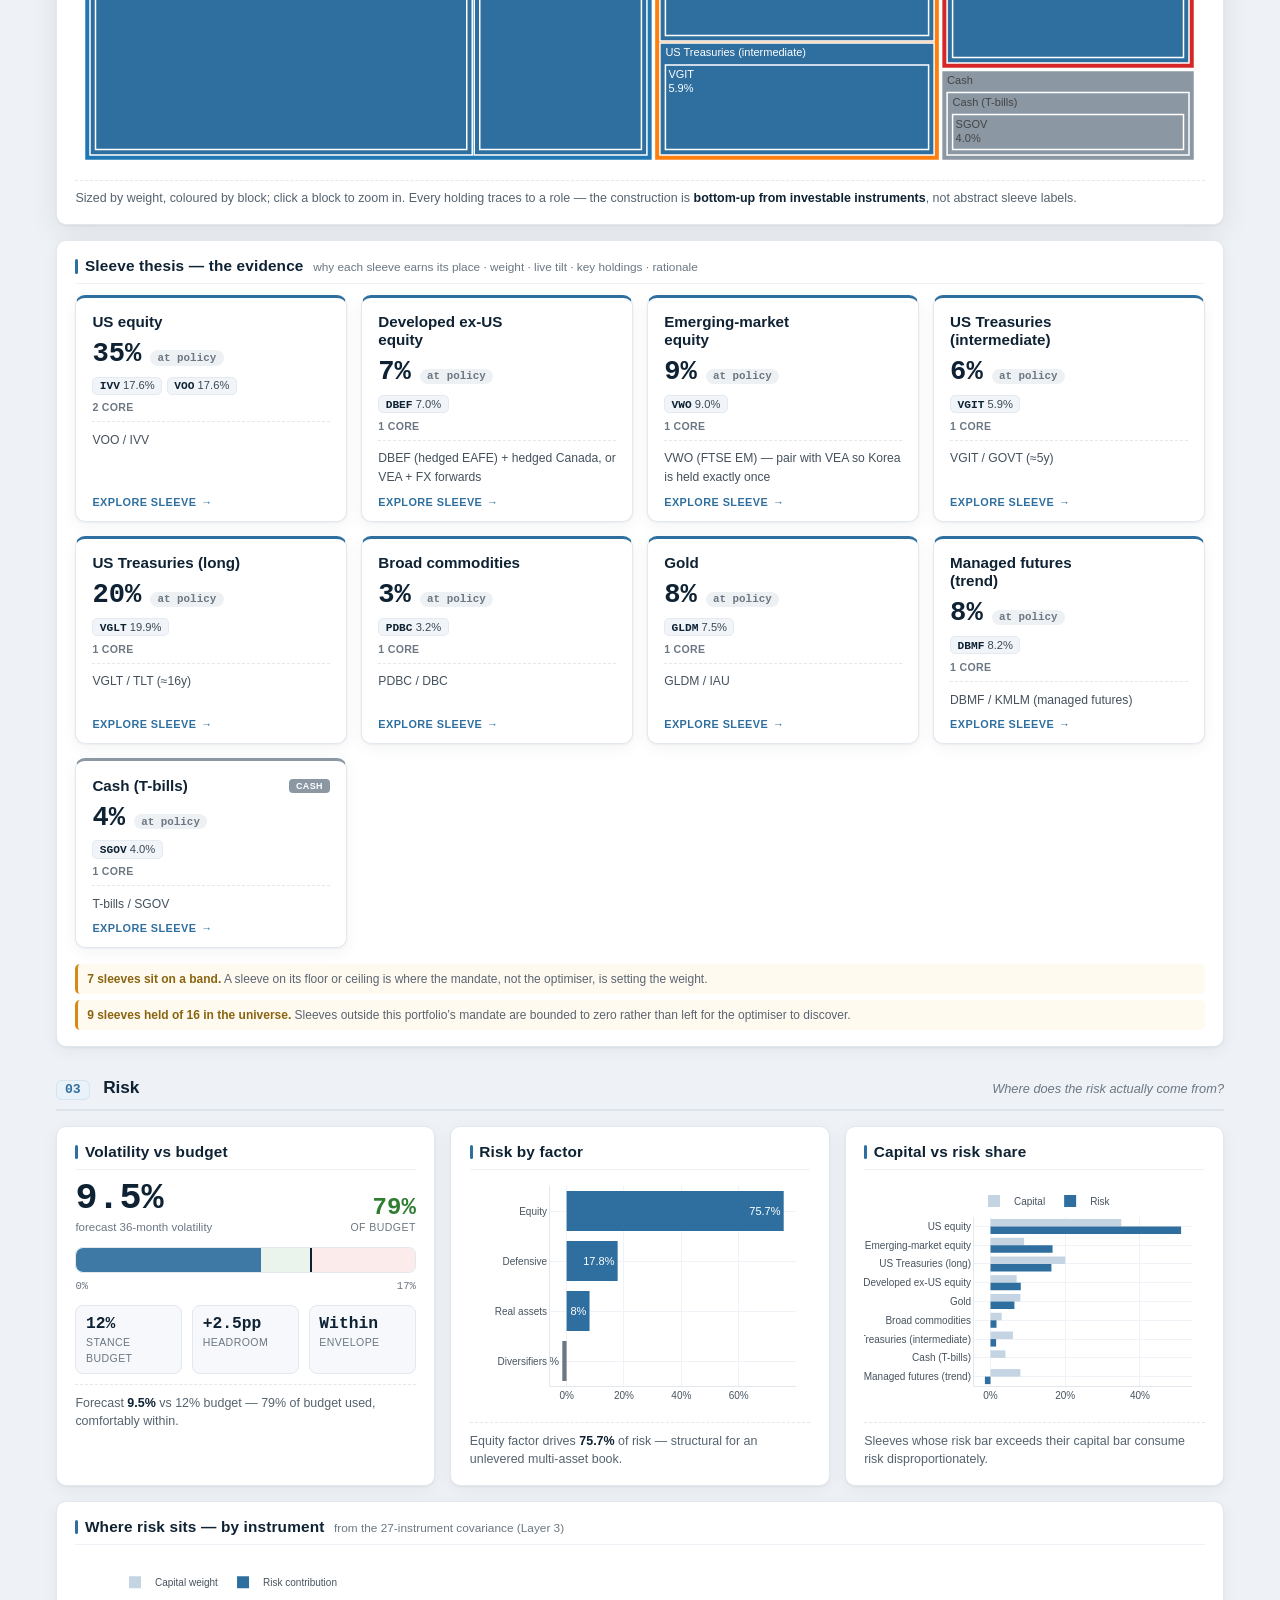
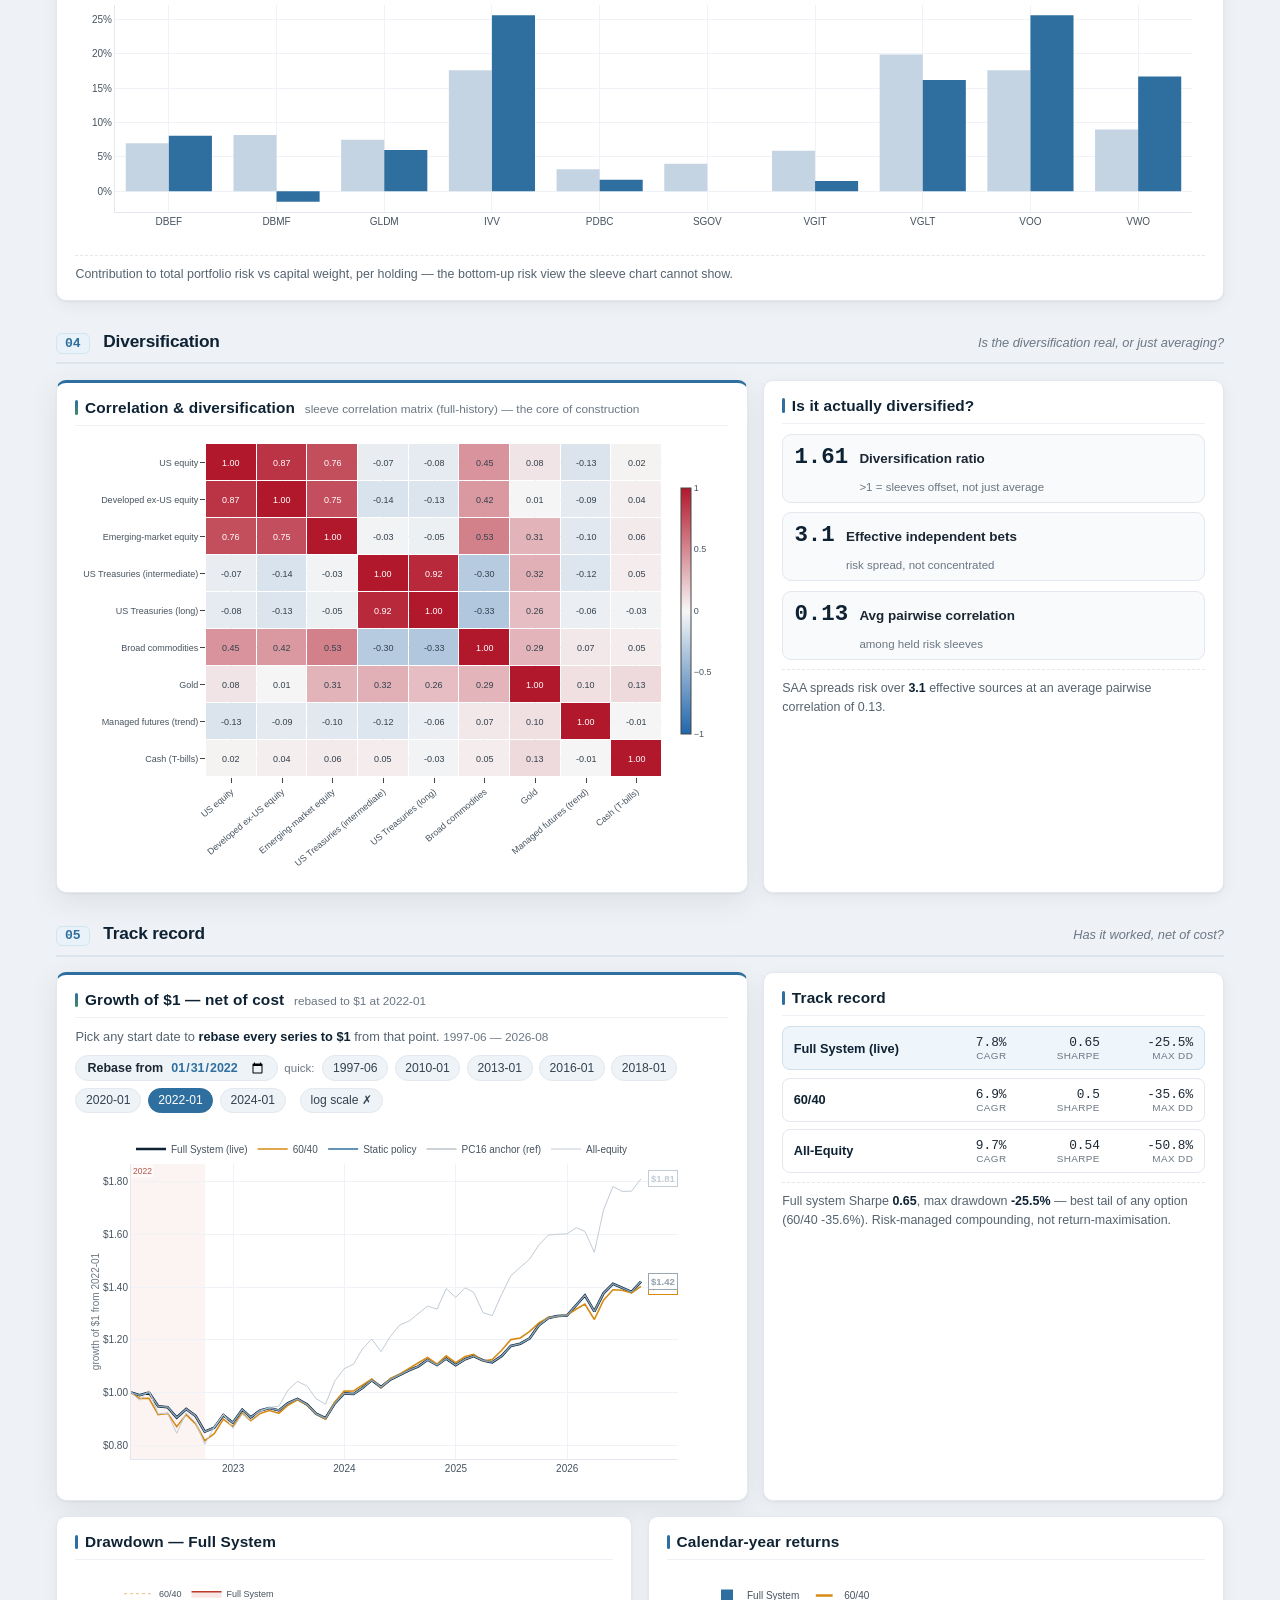
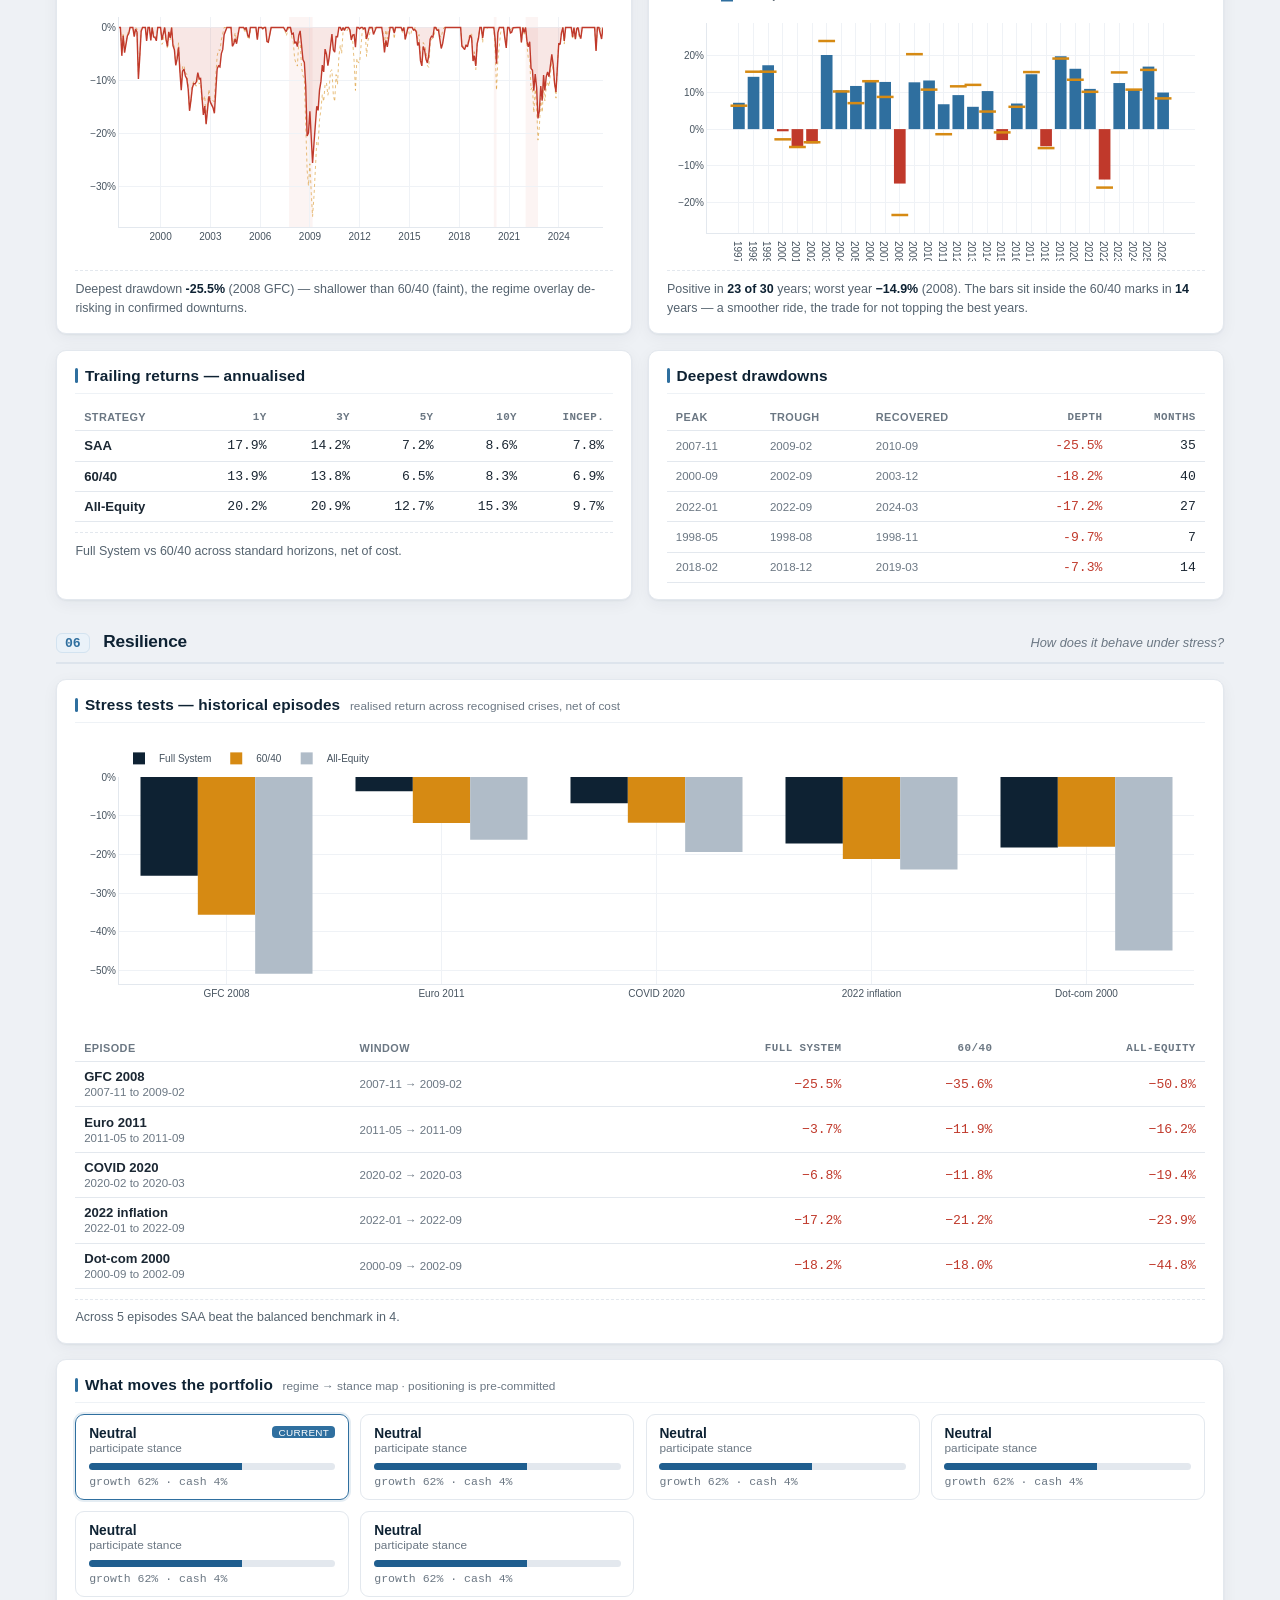
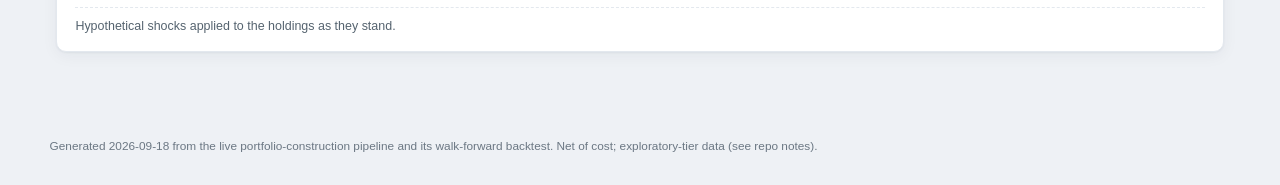
==== commit dfe2acd2: "Five portfolios across the dashboard: portfolio selector on every deep page, Portfolios page carries" ====
--- a/index.html
+++ b/index.html
@@ -16,7 +16,7 @@
   <button class="navtoggle" aria-label="Toggle navigation"><span class="bars"><span></span></span>Menu</button>
   <nav class="appnav">
     <a href="index.html" class="active">Overview</a>
-    <a href="funds.html">Funds</a>
+    <a href="live.html">Live NAV</a>
     <a href="portfolios.html">Portfolios</a>
     <a href="methodology.html">Methodology v3.8</a>
     <a href="construction.html">Construction</a>
@@ -33,11 +33,15 @@
 <div class="kpi-ribbon" id="kpi-ribbon"></div>
 
 <main class="db">
-  <div style="margin:12px 0;padding:11px 14px;border:1px solid #e0c48a;border-left:3px solid #d68a13;border-radius:6px;background:rgba(214,138,19,.07);font-size:13px">
-    <strong>This book is superseded.</strong> The progression research replaced it with three candidate versions —
-    <strong><a href="portfolios.html" style="color:#2f6f9f">Endowment · SAA · DAA/MRS — review them on the Portfolios page</a></strong>.
-    The pages below document the previous 8-sleeve book and remain as reference until the new family is ratified and cut over.
-    Methodology lineage: <a href="methodology.html" style="color:#2f6f9f">v3.8 — Growth-First</a>.
+  <div style="margin:12px 0;padding:11px 14px;border:1px solid #bcd3e4;border-left:3px solid #2f6f9f;border-radius:6px;background:rgba(47,111,159,.06);font-size:13px">
+    <strong>The five portfolios are live.</strong> Certain · Endowment · SAA · DAA · Alpha, funded 15 July 2026.
+    Every page on this site reads the portfolio chosen in the selector above — positioning, construction,
+    holdings, performance, attribution, risk, stress and Monte Carlo are all per-portfolio.
+    Compare them side by side on <a href="portfolios.html" style="color:#2f6f9f">Portfolios</a>, or see the
+    priced record on <a href="live.html" style="color:#2f6f9f">Live NAV</a>.
+    Regime state comes from <strong>MRS</strong>. Methodology lineage:
+    <a href="methodology.html" style="color:#2f6f9f">v3.8 — Growth-First</a>, retained as the research history
+    the current books were built from.
   </div>
 
   <!-- HERO — the page's strongest visual element: the verdict + the comparisons that matter -->
@@ -220,7 +224,8 @@
 </main>
 
 <footer class="status" id="status-footer">Loading…</footer>
-<script src="data/portfolio.js"></script>
+<script src="data/portfolio_books.js"></script>
+<script src="assets/js/portfolio-select.js"></script>
 <script src="assets/js/app.js"></script>
 </body>
 </html>
--- a/assets/css/style.css
+++ b/assets/css/style.css
@@ -478,3 +478,13 @@
   .hero-side { grid-template-columns: 1fr 1fr; }
   .grid-4 { grid-template-columns: 1fr 1fr; }
 }
+
+/* portfolio selector (appbar) */
+.pf-switch { display: inline-flex; align-items: center; gap: 0.45rem; margin-left: auto;
+  padding: 0.18rem 0.5rem 0.18rem 0.6rem; border: 1px solid var(--line); border-radius: 999px;
+  background: var(--panel); box-shadow: inset 3px 0 0 var(--pf-color, var(--accent)); }
+.pf-label { font-size: 0.66rem; text-transform: uppercase; letter-spacing: 0.06em; color: var(--muted); }
+.pf-switch select { font: 600 0.8rem inherit; color: var(--navy); background: transparent;
+  border: 0; padding: 0.15rem 0.1rem; cursor: pointer; }
+.pf-switch select:focus-visible { outline: 2px solid var(--accent); outline-offset: 2px; }
+@media (max-width: 720px) { .pf-switch { margin-left: 0; } }
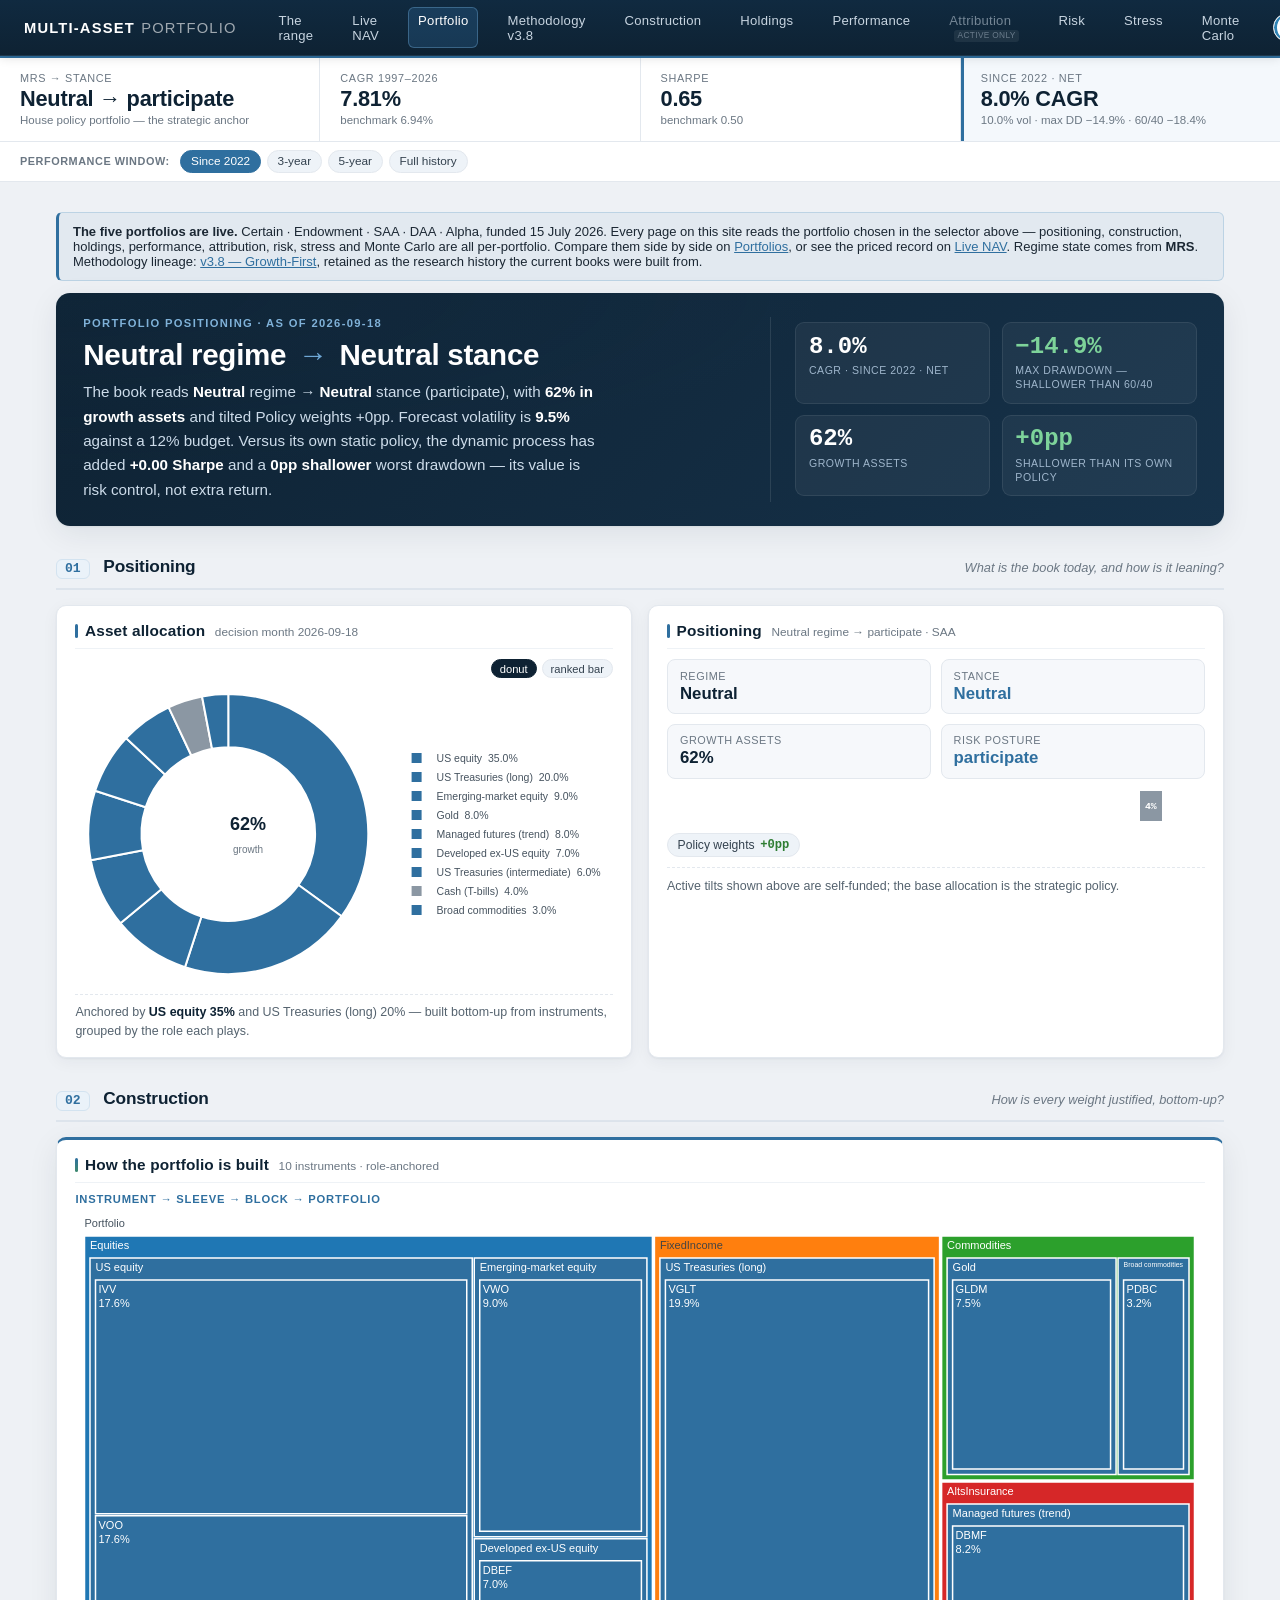
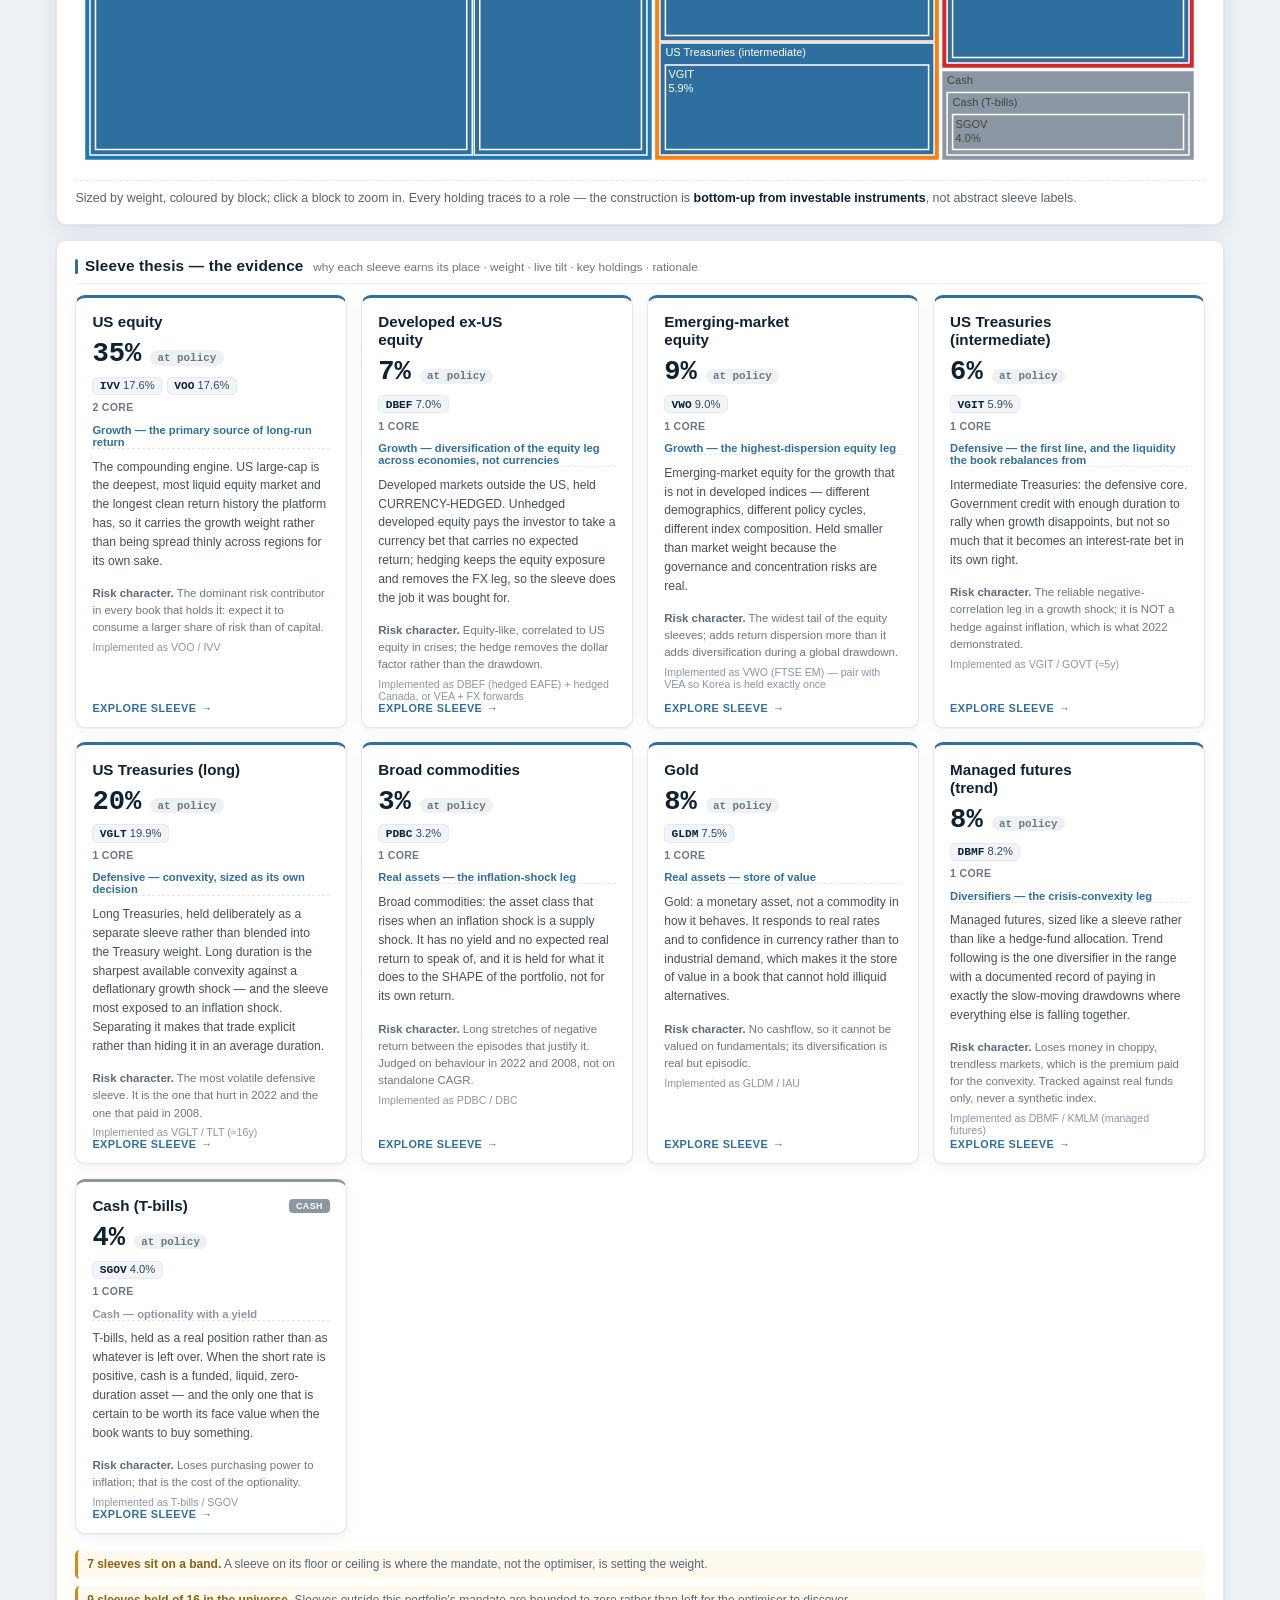
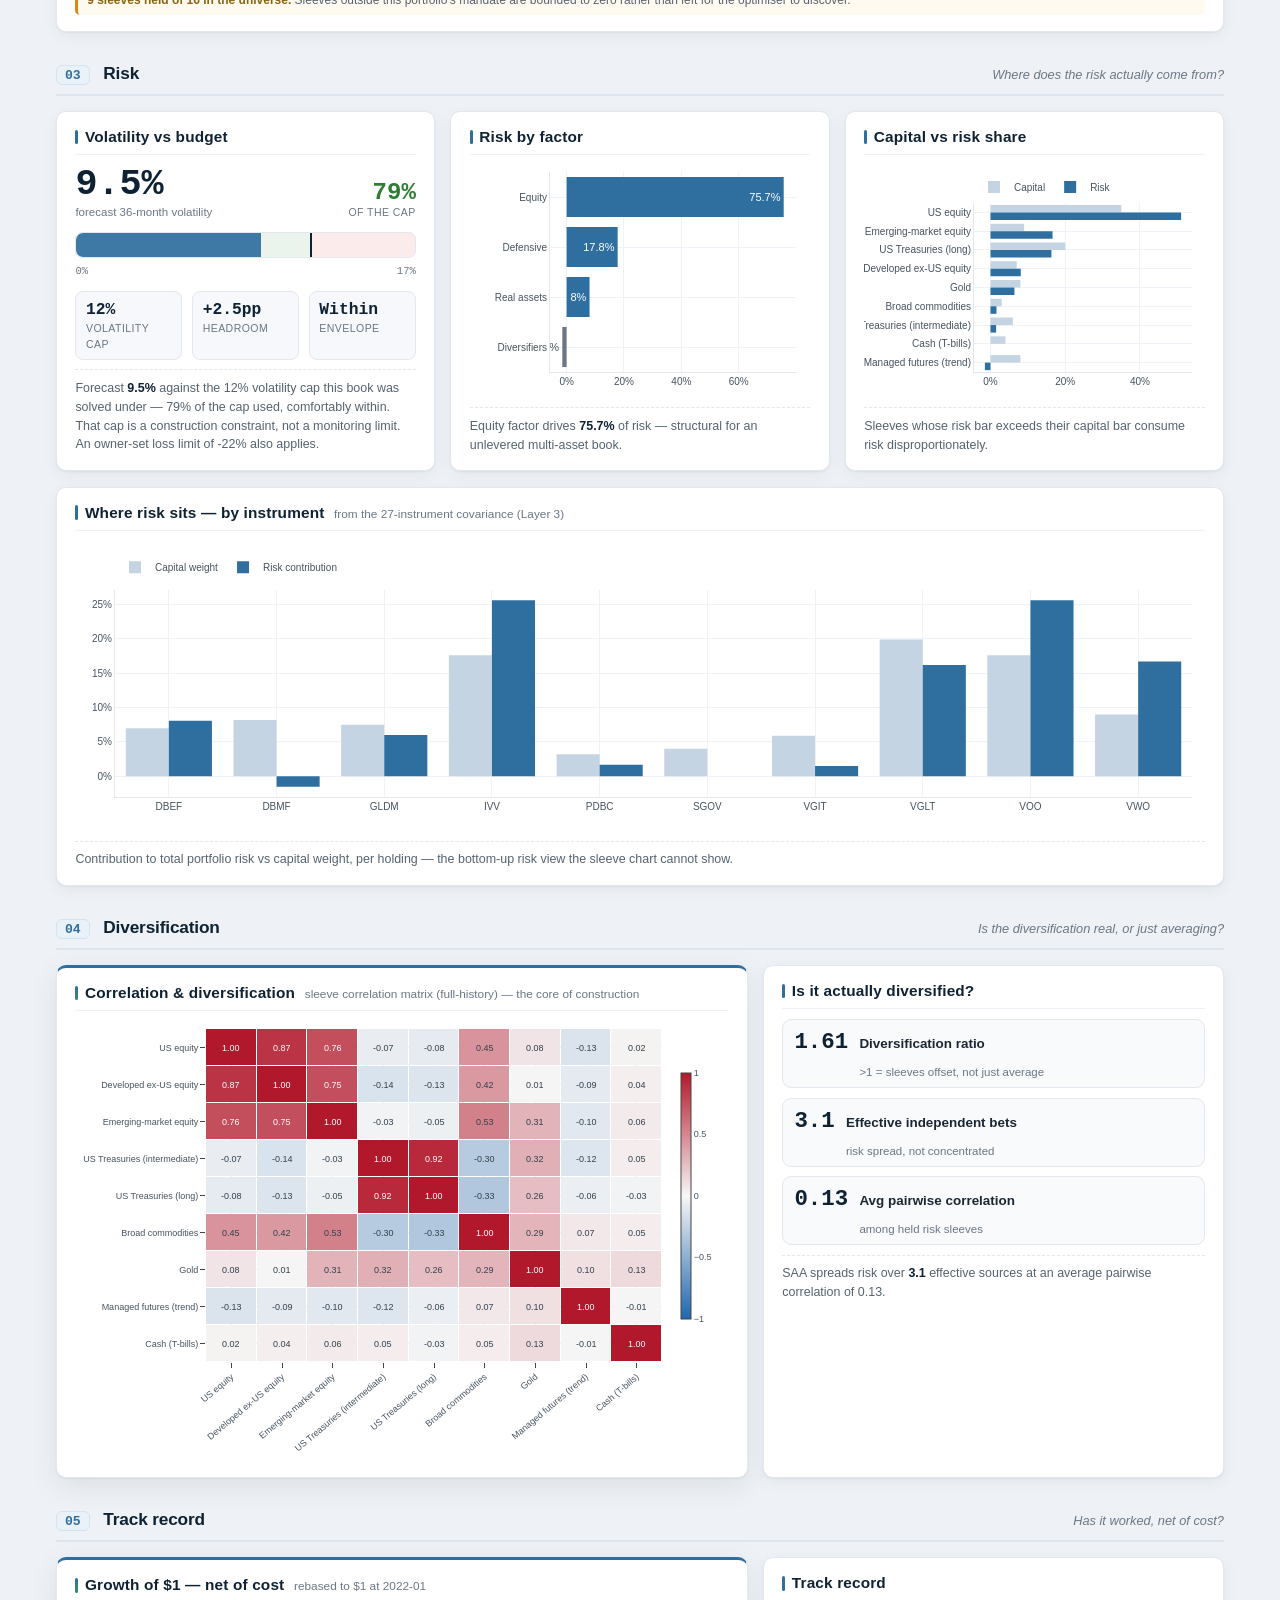
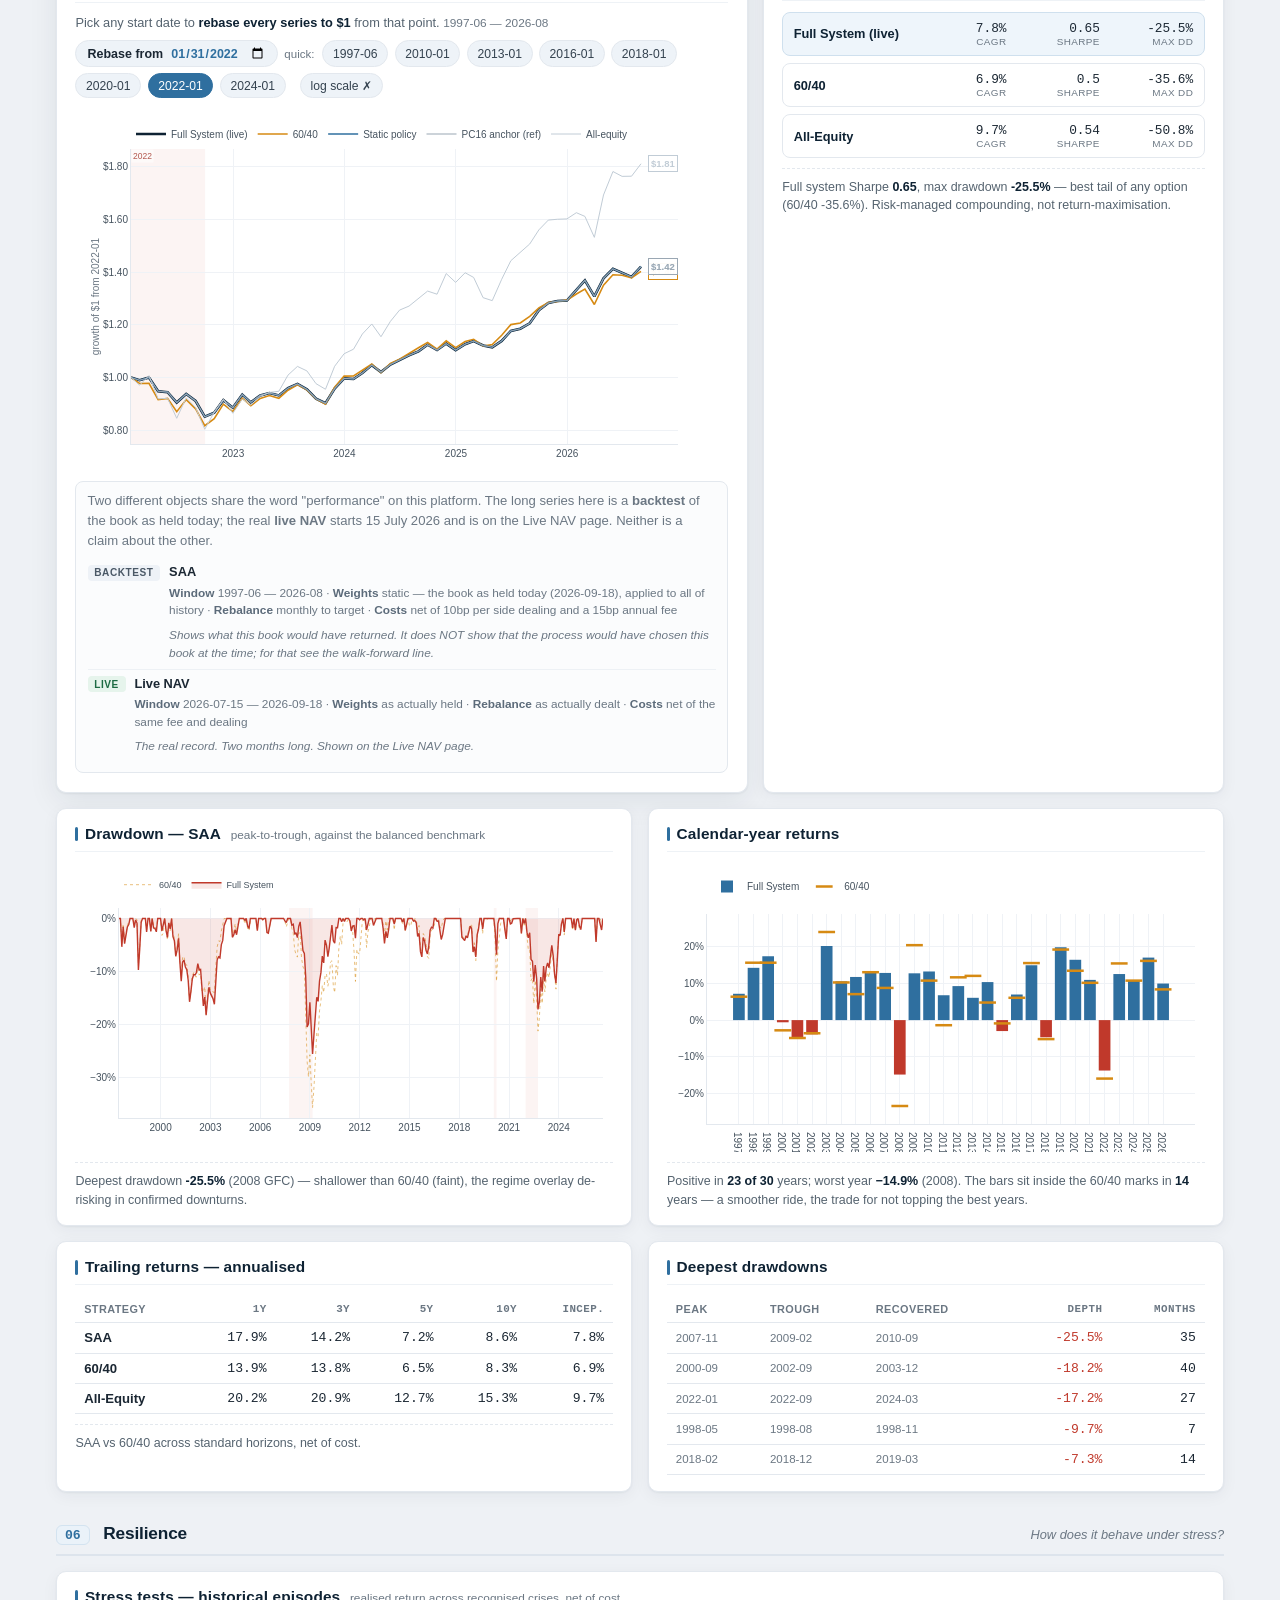
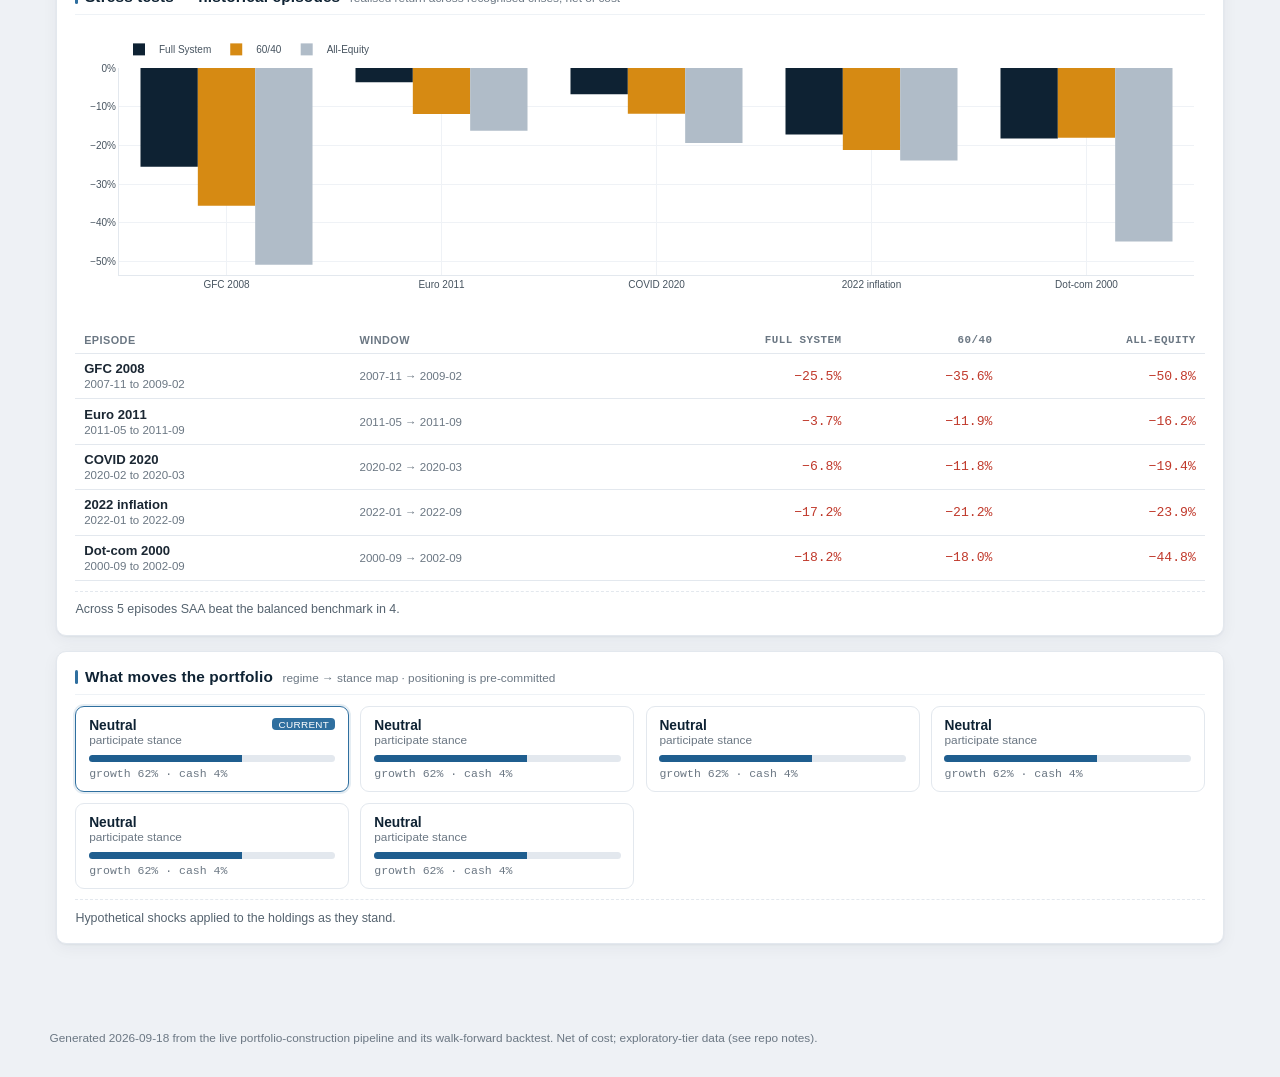
==== commit bba8724b: "Five products: range page, restored analytics, provenance on every series, sleeve narrative" ====
--- a/index.html
+++ b/index.html
@@ -15,9 +15,9 @@
   <div class="brand">MULTI&#8209;ASSET<span>PORTFOLIO</span></div>
   <button class="navtoggle" aria-label="Toggle navigation"><span class="bars"><span></span></span>Menu</button>
   <nav class="appnav">
-    <a href="index.html" class="active">Overview</a>
+    <a href="portfolios.html">The range</a>
     <a href="live.html">Live NAV</a>
-    <a href="portfolios.html">Portfolios</a>
+    <a href="index.html" class="active">Portfolio</a>
     <a href="methodology.html">Methodology v3.8</a>
     <a href="construction.html">Construction</a>
     <a href="holdings.html">Holdings</a>
@@ -173,7 +173,8 @@
 
   <section class="grid grid-2">
     <article class="tile">
-      <div class="tile-head"><h2>Drawdown — Full System</h2></div>
+      <div class="tile-head"><h2>Drawdown — <span class="pf-name">this portfolio</span></h2>
+        <span class="tile-sub">peak-to-trough, against the balanced benchmark</span></div>
       <div id="drawdown-chart" class="chart chart-md"></div>
       <p class="read" id="dd-read"></p>
     </article>
@@ -188,7 +189,7 @@
     <article class="tile">
       <div class="tile-head"><h2>Trailing returns — annualised</h2></div>
       <div id="trailing-table"></div>
-      <p class="read">Full System vs 60/40 across standard horizons, net of cost.</p>
+      <p class="read"><span class="pf-name">This portfolio</span> vs 60/40 across standard horizons, net of cost.</p>
     </article>
     <article class="tile">
       <div class="tile-head"><h2>Deepest drawdowns</h2></div>
--- a/assets/css/style.css
+++ b/assets/css/style.css
@@ -488,3 +488,69 @@
   border: 0; padding: 0.15rem 0.1rem; cursor: pointer; }
 .pf-switch select:focus-visible { outline: 2px solid var(--accent); outline-offset: 2px; }
 @media (max-width: 720px) { .pf-switch { margin-left: 0; } }
+
+
+/* ---- Provenance band ------------------------------------------------------
+   What a performance series actually IS, next to the chart rather than in a
+   footnote. See mountProvenance() in app.js. */
+.provenance{margin:.7rem 0 .2rem;padding:.6rem .7rem;border:1px solid var(--line,#e3e8ee);
+  border-radius:8px;background:#fbfcfd}
+.provenance .pv-head{margin:0 0 .5rem;font-size:.82rem;line-height:1.5;color:var(--muted,#46535f)}
+.pv-row{display:grid;grid-template-columns:auto 1fr;gap:.25rem .55rem;align-items:baseline;
+  padding:.38rem 0;border-top:1px solid #edf1f5}
+.pv-row:first-of-type{border-top:0}
+.pv-tag{grid-row:span 1;font-size:.63rem;text-transform:uppercase;letter-spacing:.055em;
+  font-weight:700;padding:.14rem .42rem;border-radius:4px;white-space:nowrap}
+.pv-live{background:#e6f4ec;color:#1d6b43}
+.pv-back{background:#eef2f7;color:#4a5866}
+.pv-wf{background:#fdf1e2;color:#8a6510}
+.pv-sim{background:#f0ecf8;color:#5b4a8a}
+.pv-name{font-weight:650;font-size:.8rem;color:var(--ink,#1b2733)}
+.pv-meta,.pv-note{grid-column:2;font-size:.74rem;line-height:1.5;color:var(--muted,#46535f)}
+.pv-meta b{font-weight:650;color:#5c6b7a}
+.pv-note{margin-top:.18rem;font-style:italic}
+.pv-warn{font-style:normal;color:#8a6510}
+@media (max-width:640px){.pv-row{grid-template-columns:1fr}.pv-meta,.pv-note{grid-column:1}}
+
+/* ---- Product cards (the range page) ---------------------------------------
+   Five products, each a real entry point into its own pages — not five options
+   in a dropdown. See docs/architecture/Five_Product_IA.md. */
+.prod-grid{display:grid;gap:.85rem;grid-template-columns:repeat(auto-fit,minmax(255px,1fr))}
+.pd-card{display:flex;flex-direction:column;gap:.5rem;padding:.9rem .95rem 0.8rem;
+  border:1px solid var(--line,#e3e8ee);border-left:4px solid var(--pc,#3083b4);border-radius:10px;
+  background:#fff;text-decoration:none;color:inherit;transition:box-shadow .15s,transform .15s}
+.pd-card:hover,.pd-card:focus-visible{box-shadow:0 4px 16px rgba(14,34,51,.10);transform:translateY(-2px)}
+.pd-top{display:flex;align-items:center;justify-content:space-between;gap:.5rem}
+.pd-name{font-size:1.06rem;font-weight:700;color:var(--ink,#1b2733);letter-spacing:-.01em}
+.pd-kind{font-size:.6rem;text-transform:uppercase;letter-spacing:.06em;font-weight:700;
+  padding:.16rem .44rem;border-radius:4px;white-space:nowrap}
+.pd-kind.act{background:#fdf1e2;color:#8a6510}
+.pd-kind.sta{background:#eef2f7;color:#4a5866}
+.pd-role{font-size:.76rem;font-weight:600;color:var(--pc,#3083b4)}
+.pd-thesis{margin:0;font-size:.775rem;line-height:1.55;color:var(--muted,#46535f)}
+.pd-dials{display:flex;flex-wrap:wrap;gap:.3rem}
+.pd-dial{font-size:.66rem;padding:.14rem .4rem;border-radius:4px;background:#f4f7fa;
+  color:var(--muted,#46535f);white-space:nowrap}
+.pd-dial b{font-weight:650;color:var(--ink,#1b2733)}
+.pd-stats{display:grid;grid-template-columns:repeat(4,1fr);gap:.35rem;margin-top:auto;
+  padding-top:.55rem;border-top:1px solid #eef1f5}
+.pd-stat{display:flex;flex-direction:column;gap:.05rem}
+.pd-stat b{font-size:.86rem;font-weight:700;color:var(--ink,#1b2733);font-variant-numeric:tabular-nums}
+.pd-stat b.pos{color:#1d6b43}.pd-stat b.neg{color:#b3402f}
+.pd-stat span{font-size:.62rem;color:var(--muted,#46535f);line-height:1.25}
+.pd-cta{margin-top:.55rem;padding-top:.5rem;border-top:1px solid #eef1f5;font-size:.76rem;
+  font-weight:650;color:var(--pc,#3083b4)}
+.pd-cta .arr{transition:transform .15s;display:inline-block}
+.pd-card:hover .pd-cta .arr{transform:translateX(3px)}
+
+/* Nav: a page that only applies to the actively run portfolios */
+.appnav a.nav-na{opacity:.55}
+.appnav a .nav-note{display:inline-block;font-size:.52rem;line-height:1.15;text-transform:uppercase;
+  letter-spacing:.04em;margin-left:.28rem;padding:.08rem .24rem;border-radius:3px;
+  background:rgba(255,255,255,.14);color:inherit;opacity:.9;vertical-align:middle;white-space:nowrap}
+
+/* Sleeve evidence cards: the thesis, role and risk character — not the ticker three times */
+.ev-role{font-size:.7rem;font-weight:650;color:var(--pc,#3083b4);margin-top:.15rem}
+.ev-risk{margin:.35rem 0 0;font-size:.715rem;line-height:1.5;color:var(--muted,#46535f)}
+.ev-risk b{font-weight:650;color:#5c6b7a}
+.ev-impl{margin-top:.3rem;font-size:.665rem;color:#8b97a3;font-variant-numeric:tabular-nums}
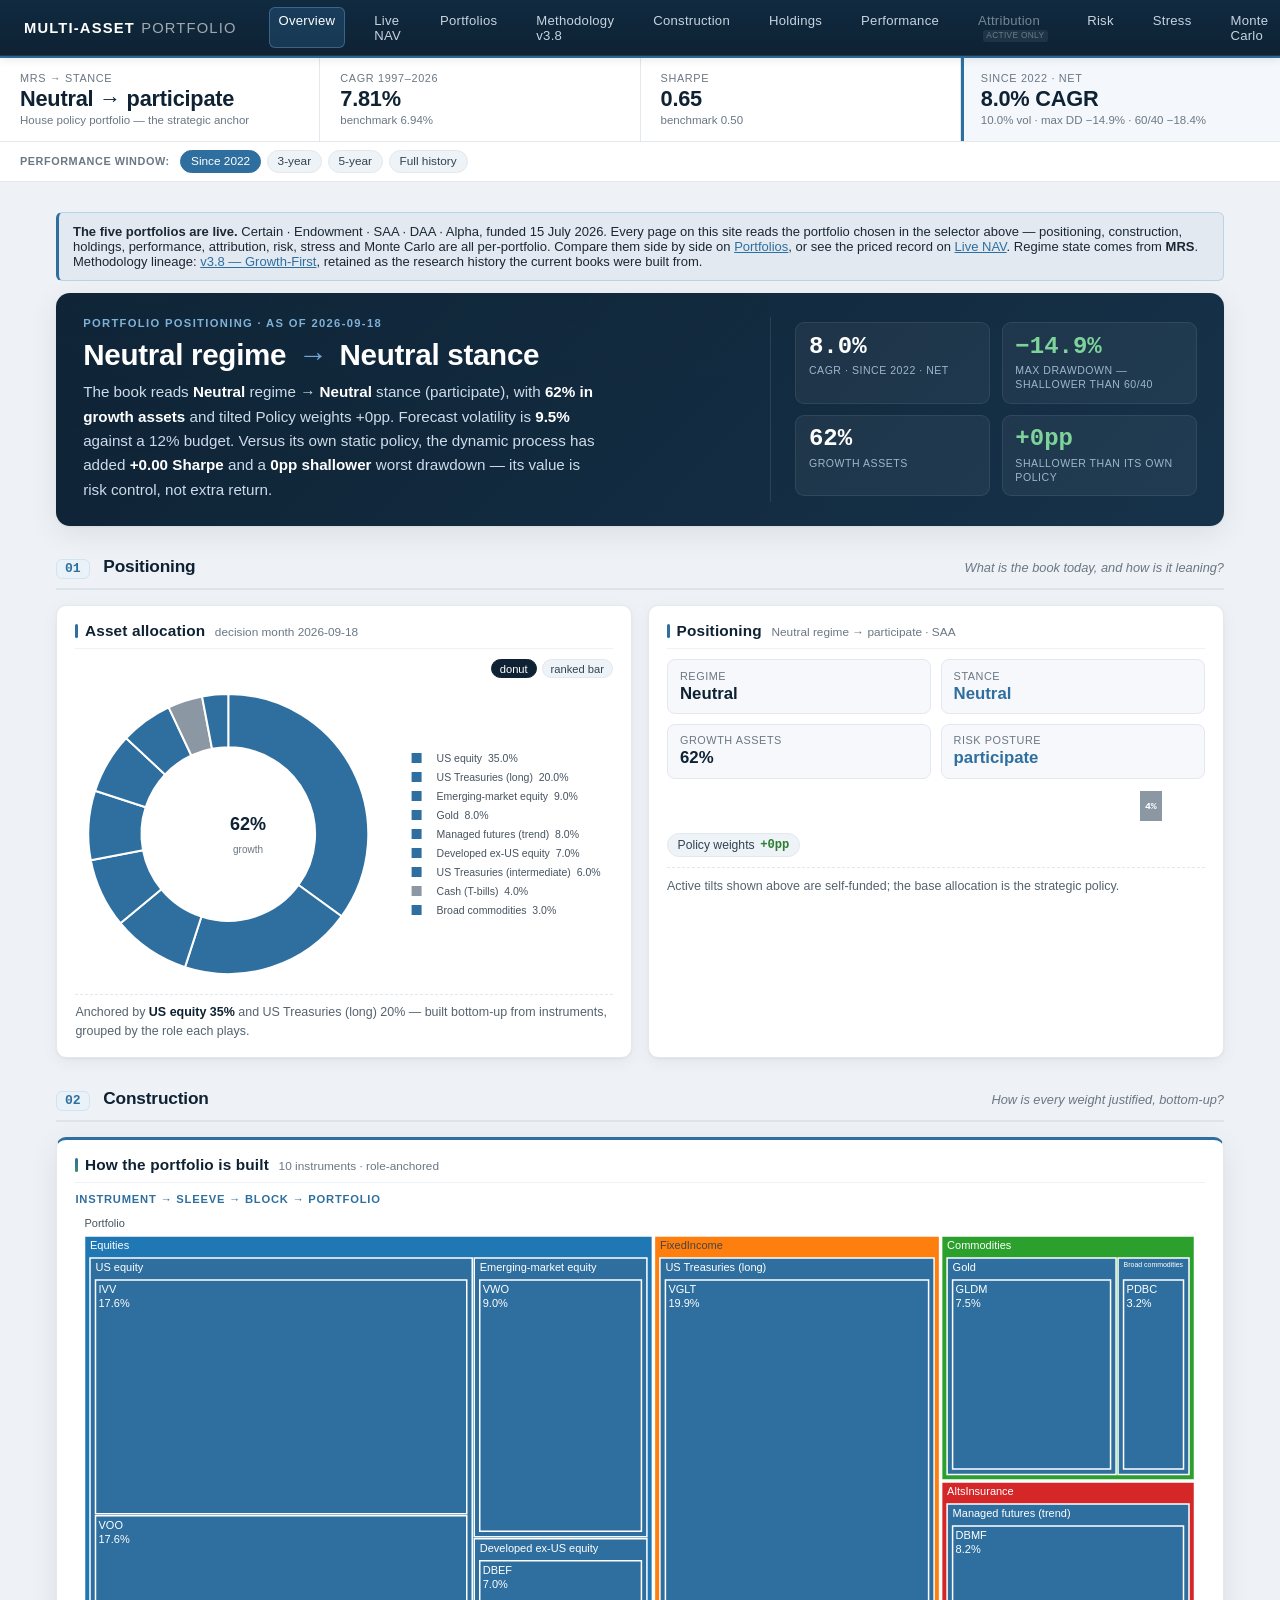
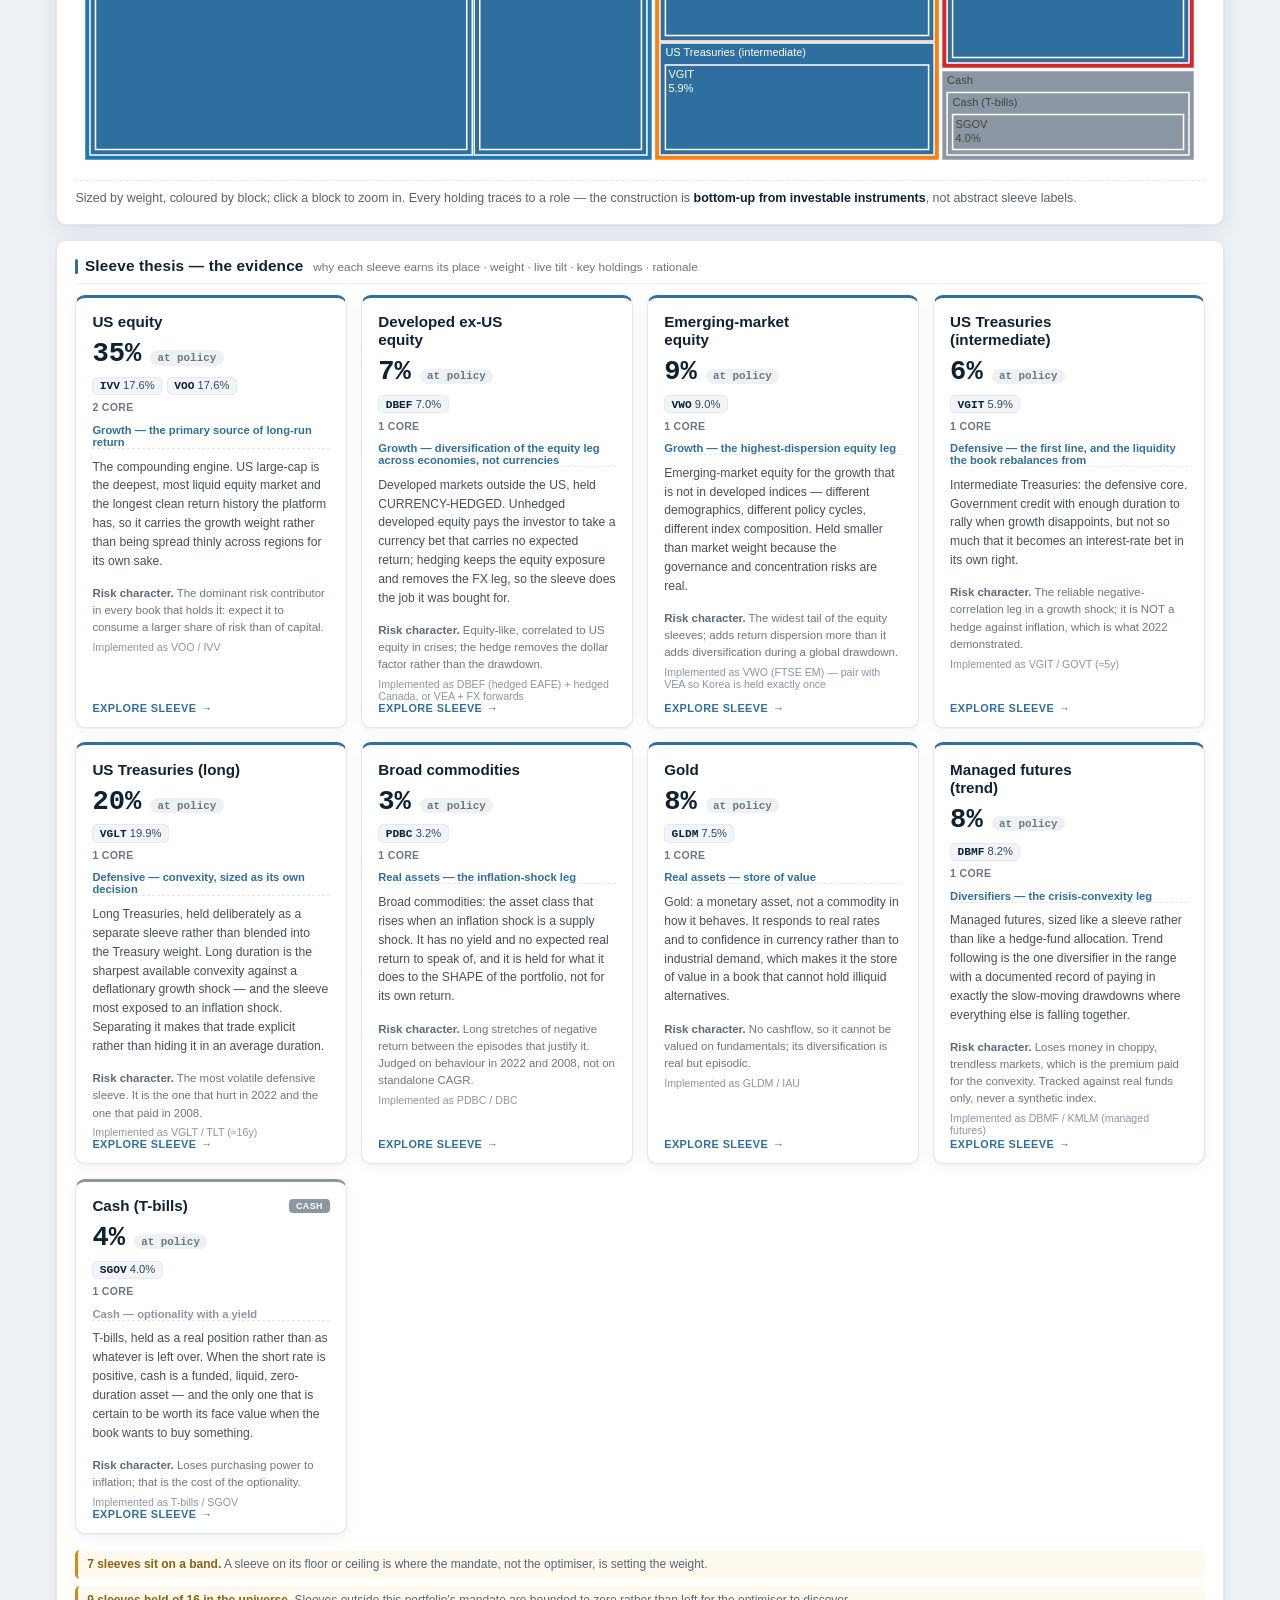
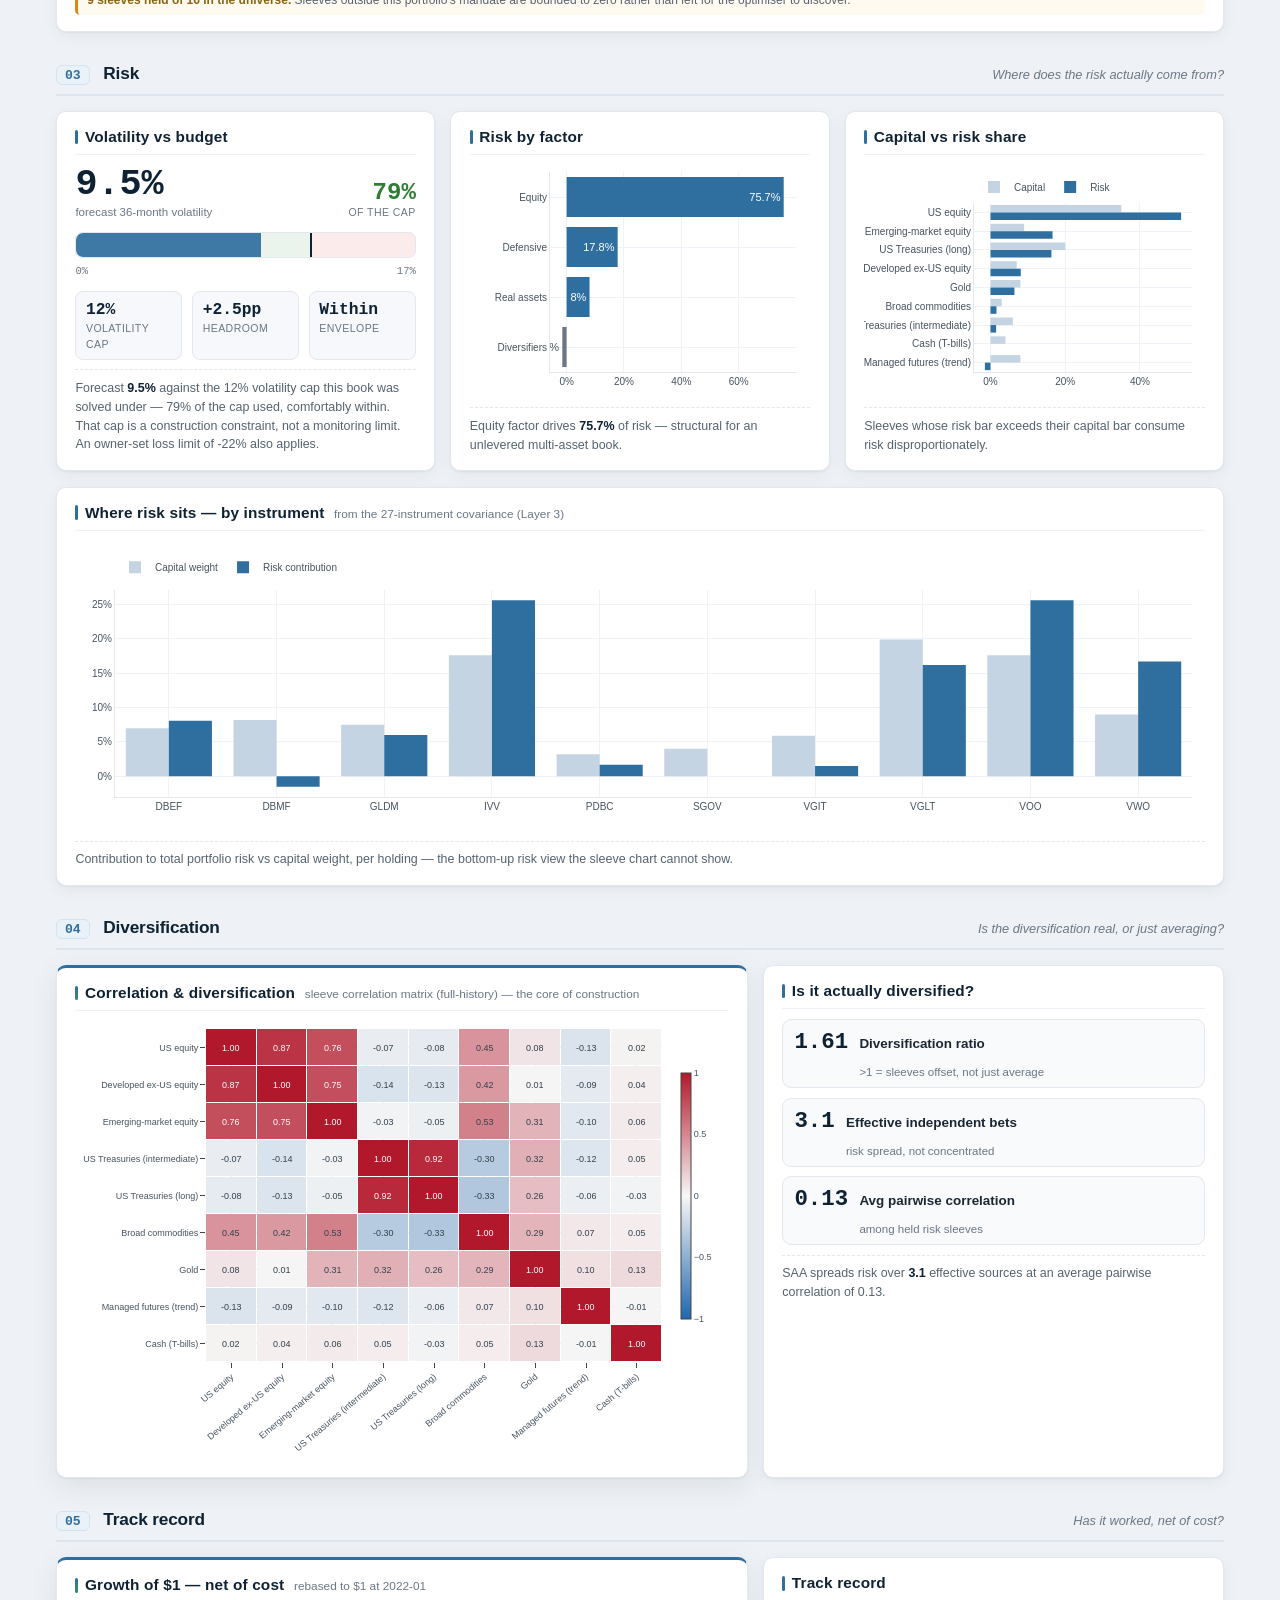
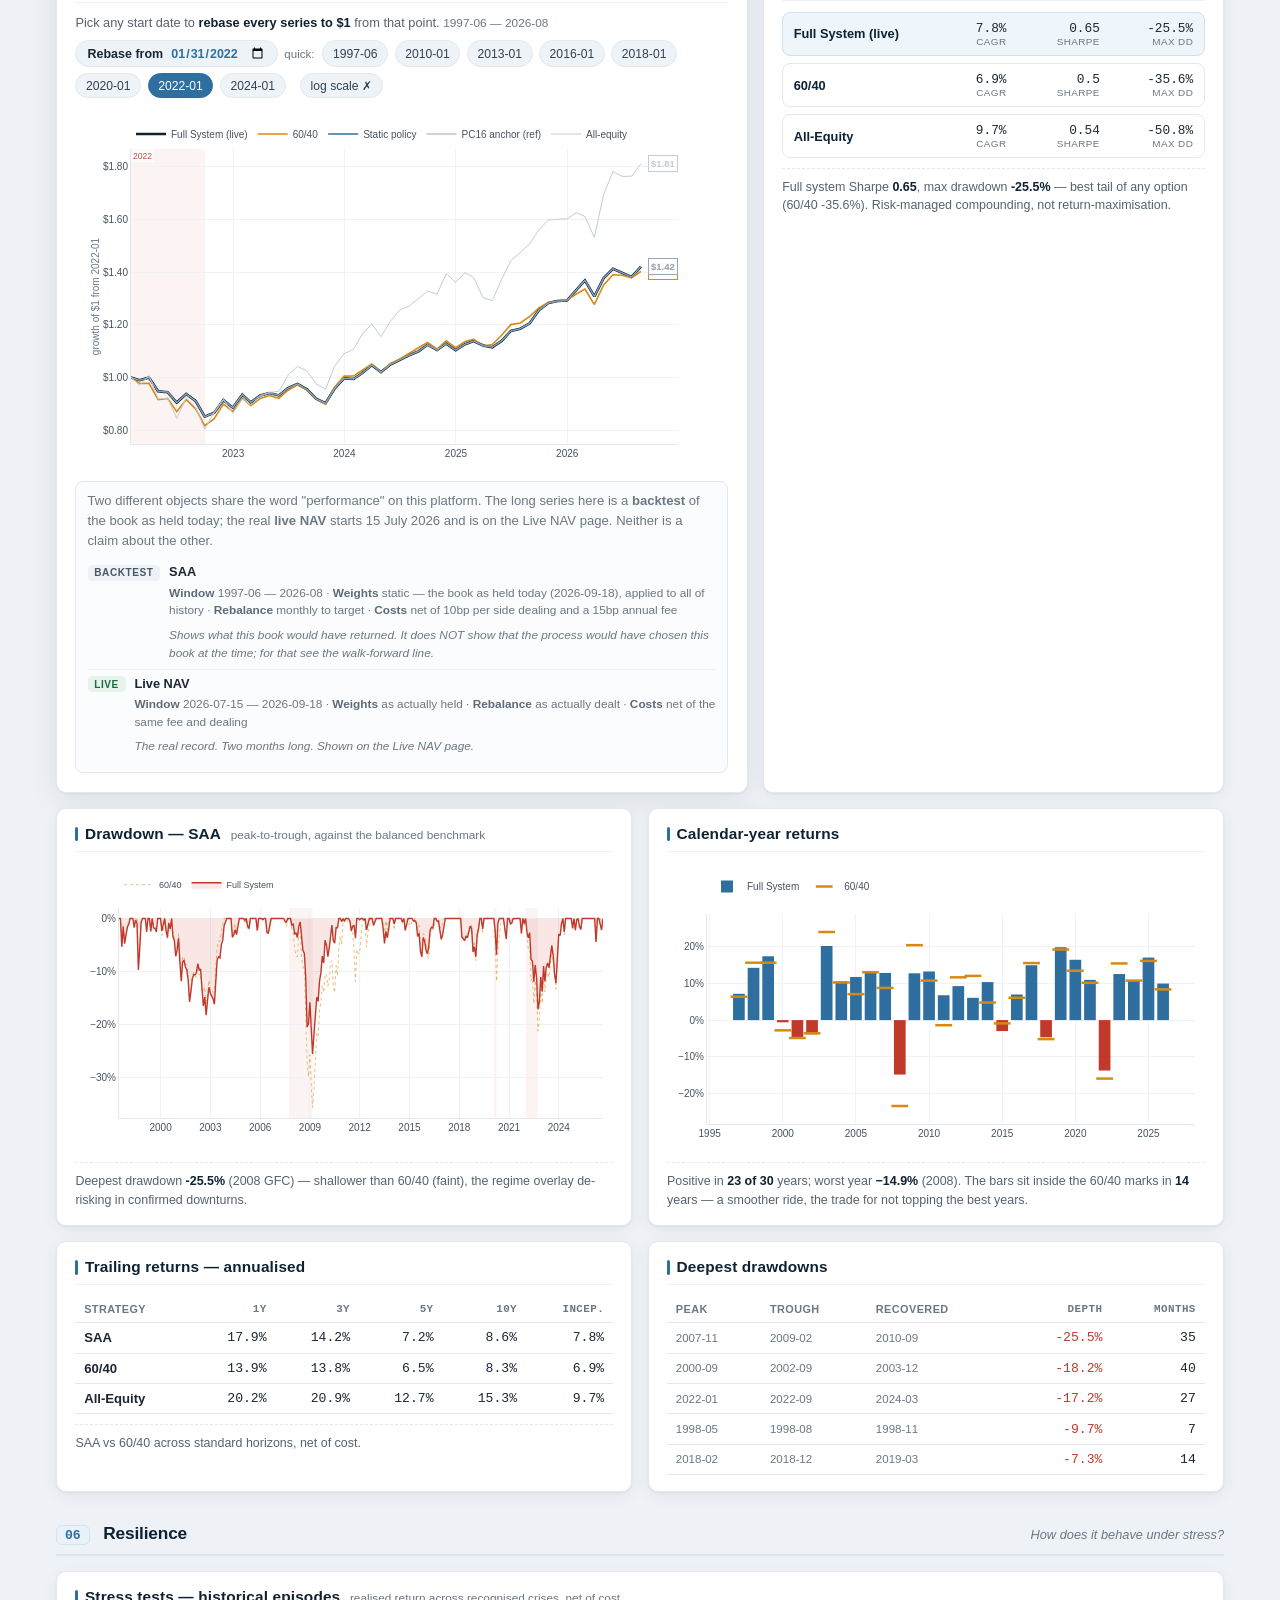
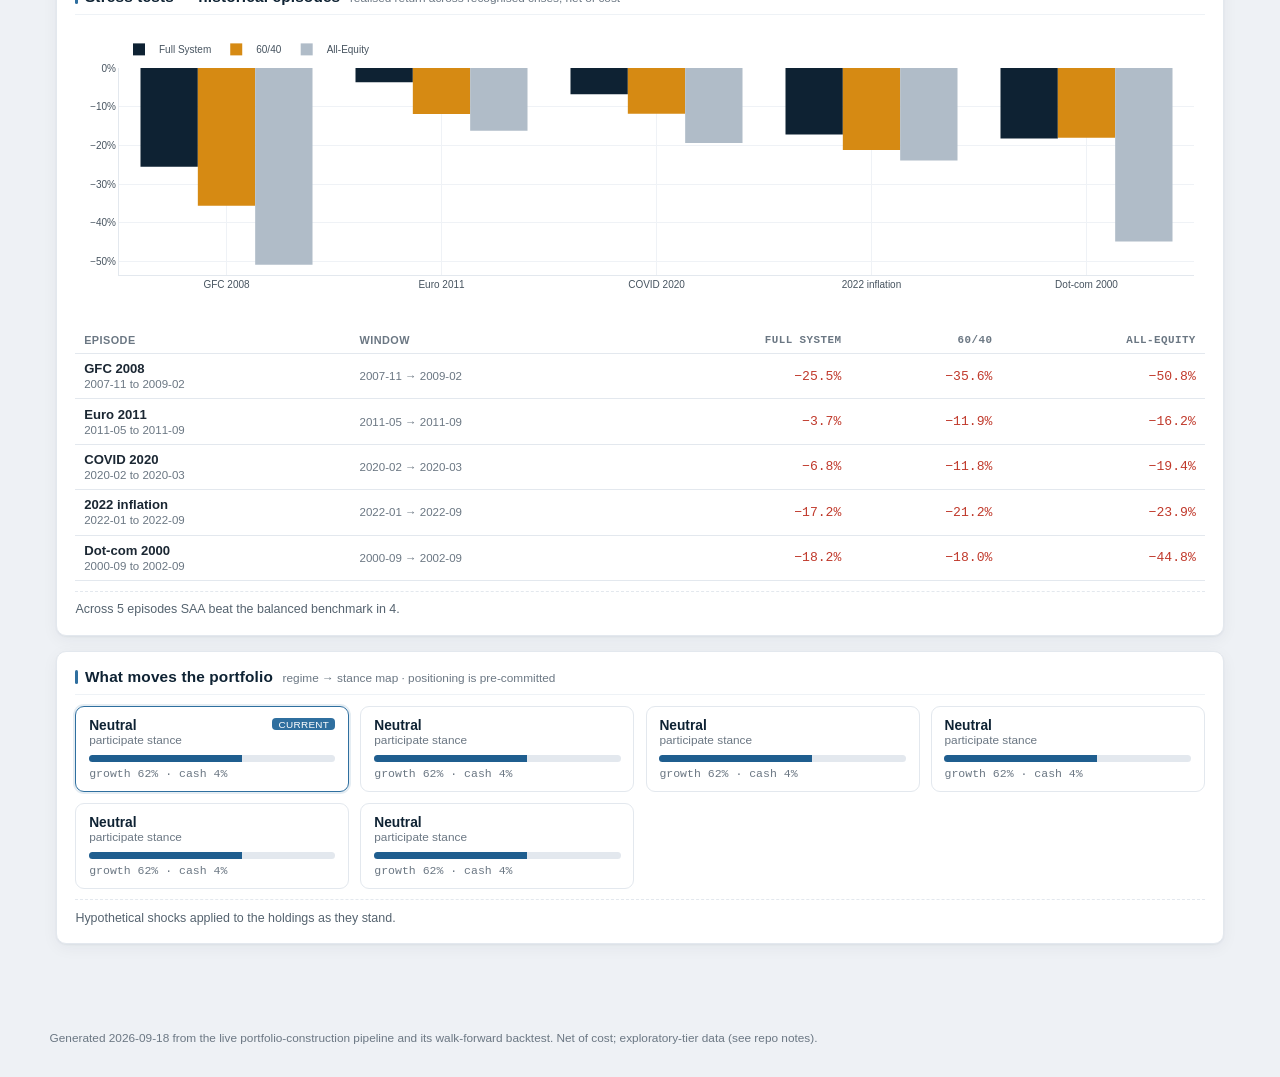
==== commit 92bcccc8: "Five products: range page, restored analytics, provenance on every series, sleeve narrative" ====
--- a/index.html
+++ b/index.html
@@ -15,9 +15,9 @@
   <div class="brand">MULTI&#8209;ASSET<span>PORTFOLIO</span></div>
   <button class="navtoggle" aria-label="Toggle navigation"><span class="bars"><span></span></span>Menu</button>
   <nav class="appnav">
-    <a href="portfolios.html">The range</a>
+    <a href="index.html" class="active">Overview</a>
     <a href="live.html">Live NAV</a>
-    <a href="index.html" class="active">Portfolio</a>
+    <a href="portfolios.html">Portfolios</a>
     <a href="methodology.html">Methodology v3.8</a>
     <a href="construction.html">Construction</a>
     <a href="holdings.html">Holdings</a>
--- a/assets/css/style.css
+++ b/assets/css/style.css
@@ -554,3 +554,56 @@
 .ev-risk{margin:.35rem 0 0;font-size:.715rem;line-height:1.5;color:var(--muted,#46535f)}
 .ev-risk b{font-weight:650;color:#5c6b7a}
 .ev-impl{margin-top:.3rem;font-size:.665rem;color:#8b97a3;font-variant-numeric:tabular-nums}
+
+/* ---- Equity style box (3x3 size x value/growth) ---------------------------
+   PC-22's style box, finally built. A grid, not a table. */
+.sbx{display:grid;grid-template-columns:auto repeat(3,1fr);gap:.3rem;align-items:stretch}
+.sbx-corner{}
+.sbx-collab{font-size:.66rem;font-weight:700;text-transform:uppercase;letter-spacing:.06em;
+  color:var(--muted,#46535f);text-align:center;padding-bottom:.15rem}
+.sbx-rowlab{display:flex;align-items:center;justify-content:flex-end;padding-right:.45rem;
+  font-size:.66rem;font-weight:700;text-transform:uppercase;letter-spacing:.06em;
+  color:var(--muted,#46535f)}
+.sbx-cell{position:relative;display:flex;flex-direction:column;align-items:center;
+  justify-content:center;gap:.1rem;min-height:74px;border-radius:7px;border:1px solid #e3e8ee;
+  transition:transform .12s}
+.sbx-cell:hover{transform:scale(1.03);z-index:2}
+.sbx-dom{outline:2px solid var(--accent,#3083b4);outline-offset:-2px}
+.sbx-v{font-size:1.06rem;font-weight:700;font-variant-numeric:tabular-nums;line-height:1}
+.sbx-v i{font-size:.64rem;font-style:normal;opacity:.7;margin-left:.06rem}
+.sbx-c{font-size:.6rem;opacity:.82;text-align:center;line-height:1.2}
+.sbx-veh{display:inline-block;margin-right:.3rem;font-size:.62rem}
+.sbx-veh b{font-weight:650}
+@media (max-width:560px){.sbx-cell{min-height:60px}.sbx-v{font-size:.9rem}}
+
+
+/* Style-box stats: a 2x2 rather than four squeezed rows */
+#stylebox-stats{display:grid;grid-template-columns:repeat(2,1fr);gap:.5rem}
+#stylebox-stats .bigstat{padding:.6rem .7rem}
+#stylebox-stats .bigstat-v{font-size:1.3rem}
+#stylebox-stats .bigstat-h{line-height:1.35}
+@media (max-width:520px){#stylebox-stats{grid-template-columns:1fr}}
+
+/* ---- Sleeve matrix: a shaded grid, not a plain table ---------------------- */
+.smx{display:grid;grid-template-columns:minmax(120px,1.6fr) repeat(5,minmax(48px,1fr)) minmax(42px,.6fr);
+  gap:2px;align-items:stretch;font-variant-numeric:tabular-nums}
+.smx-h{font-size:.63rem;font-weight:700;text-transform:uppercase;letter-spacing:.05em;
+  color:var(--muted,#46535f);padding:.2rem .3rem .3rem;align-self:end}
+.smx-h.smx-pf{text-align:center;color:var(--pc);border-bottom:2px solid var(--pc)}
+.smx-h.smx-cnt,.smx-c.smx-cnt{text-align:center}
+.smx-group{grid-column:1/-1;font-size:.6rem;font-weight:700;text-transform:uppercase;
+  letter-spacing:.07em;color:#8b97a3;padding:.5rem .3rem .15rem;border-top:1px solid #eef1f5;
+  margin-top:.15rem}
+.smx-lab{font-size:.74rem;color:var(--ink,#1b2733);padding:.3rem .35rem;display:flex;
+  align-items:center;overflow:hidden;text-overflow:ellipsis;white-space:nowrap}
+.smx-c{display:flex;align-items:center;justify-content:center;font-size:.74rem;font-weight:600;
+  border-radius:4px;padding:.3rem .1rem;min-height:26px}
+.smx-c.smx-zero{color:#c3cbd4;font-weight:400;background:#fafbfc}
+.smx-c.smx-cnt{background:transparent;color:#8b97a3;font-size:.68rem;font-weight:500}
+.smx-c.smx-cnt i{font-style:normal;opacity:.6}
+@media (max-width:700px){.smx{grid-template-columns:minmax(92px,1.4fr) repeat(5,1fr) 0;font-size:.68rem}
+  .smx-h.smx-cnt,.smx-c.smx-cnt{display:none}}
+
+/* A column of tiles inside one grid cell — stops a tall tile leaving its neighbour's column empty */
+.stack{display:flex;flex-direction:column;gap:1rem;min-width:0}
+.stack > .tile{margin:0}
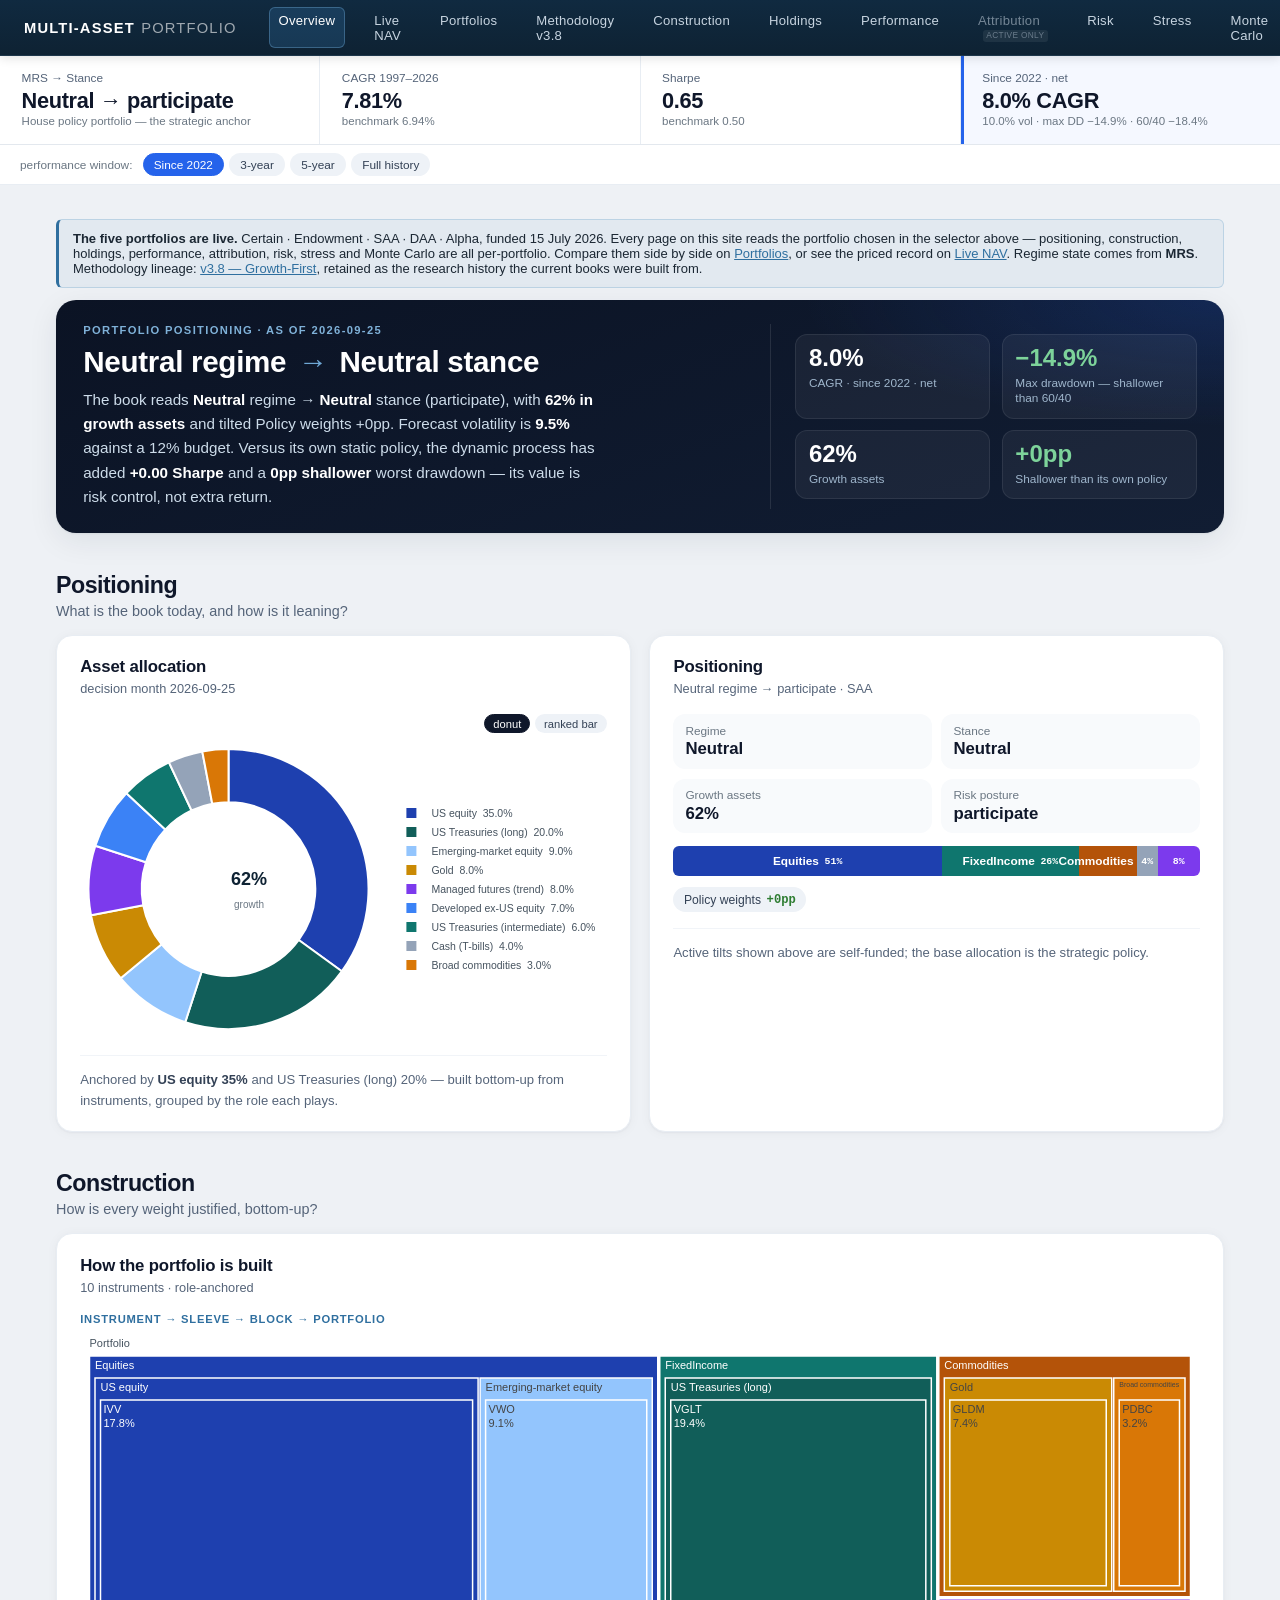
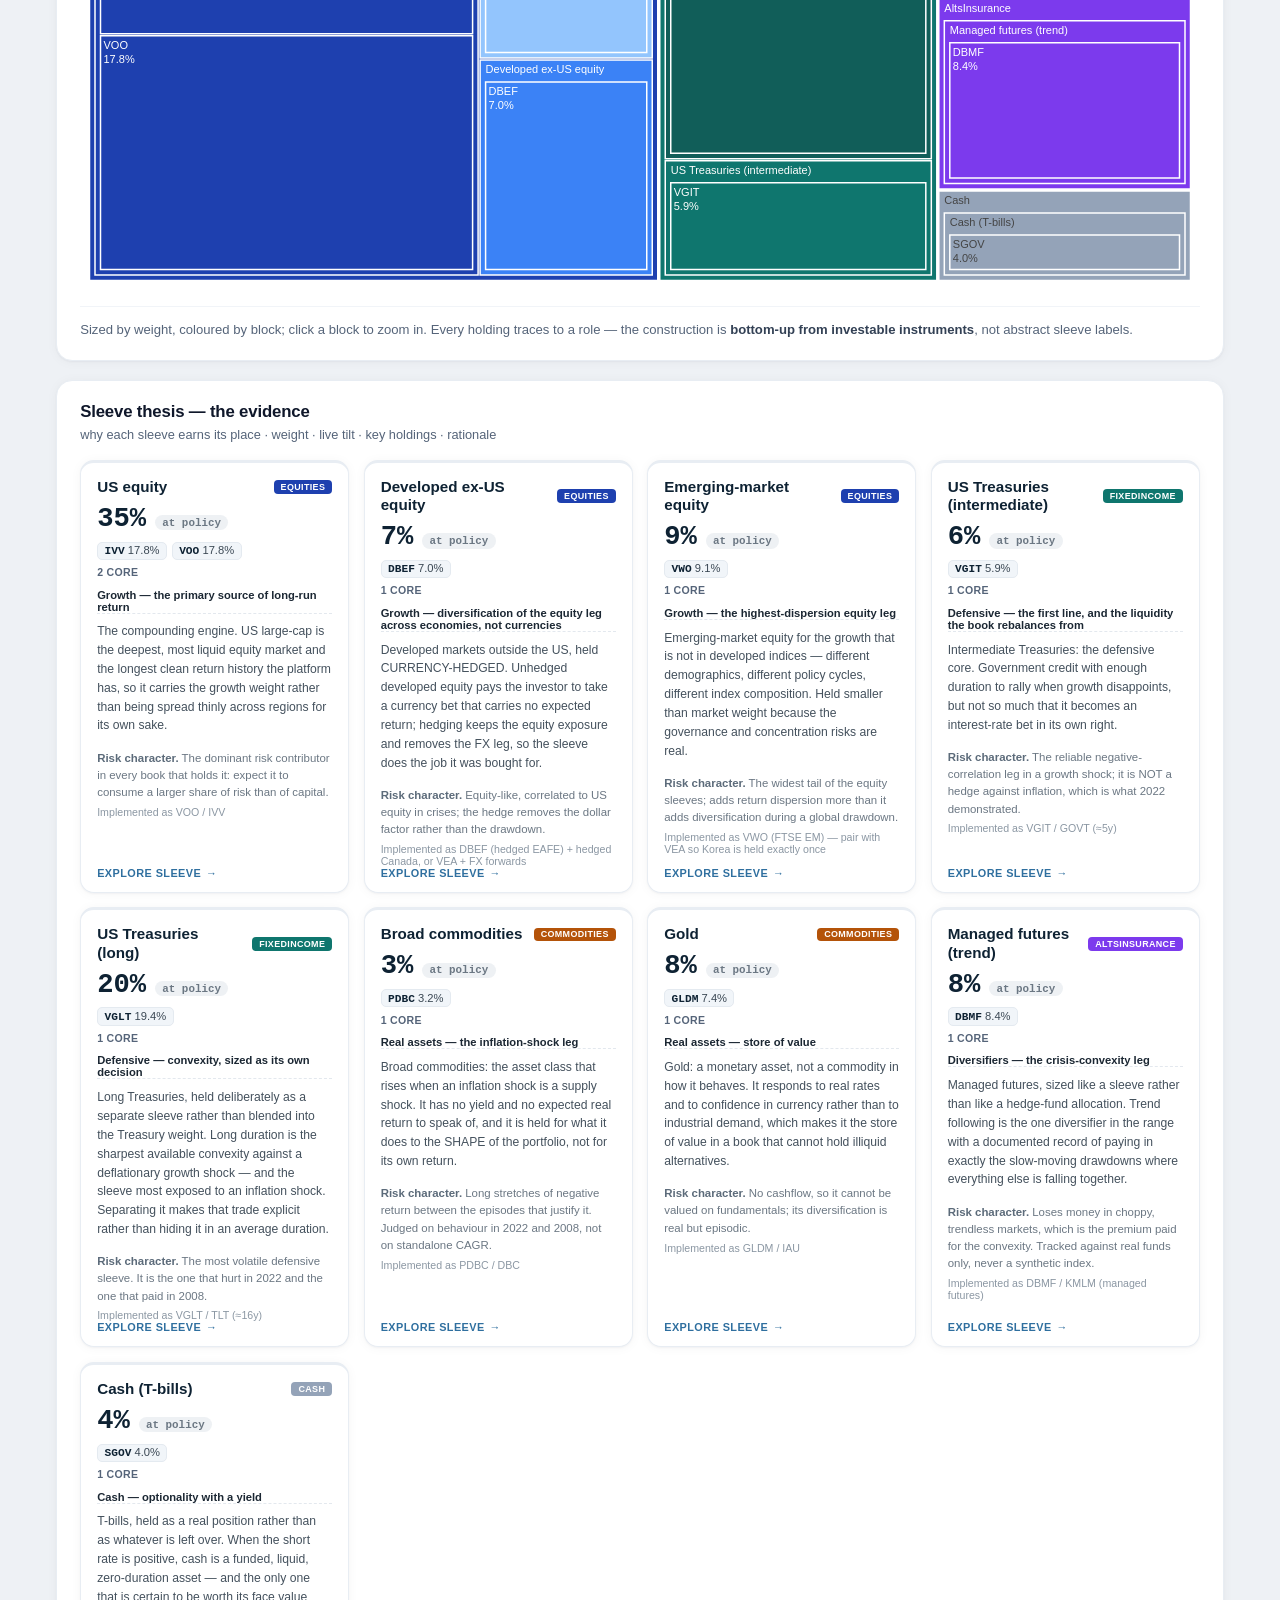
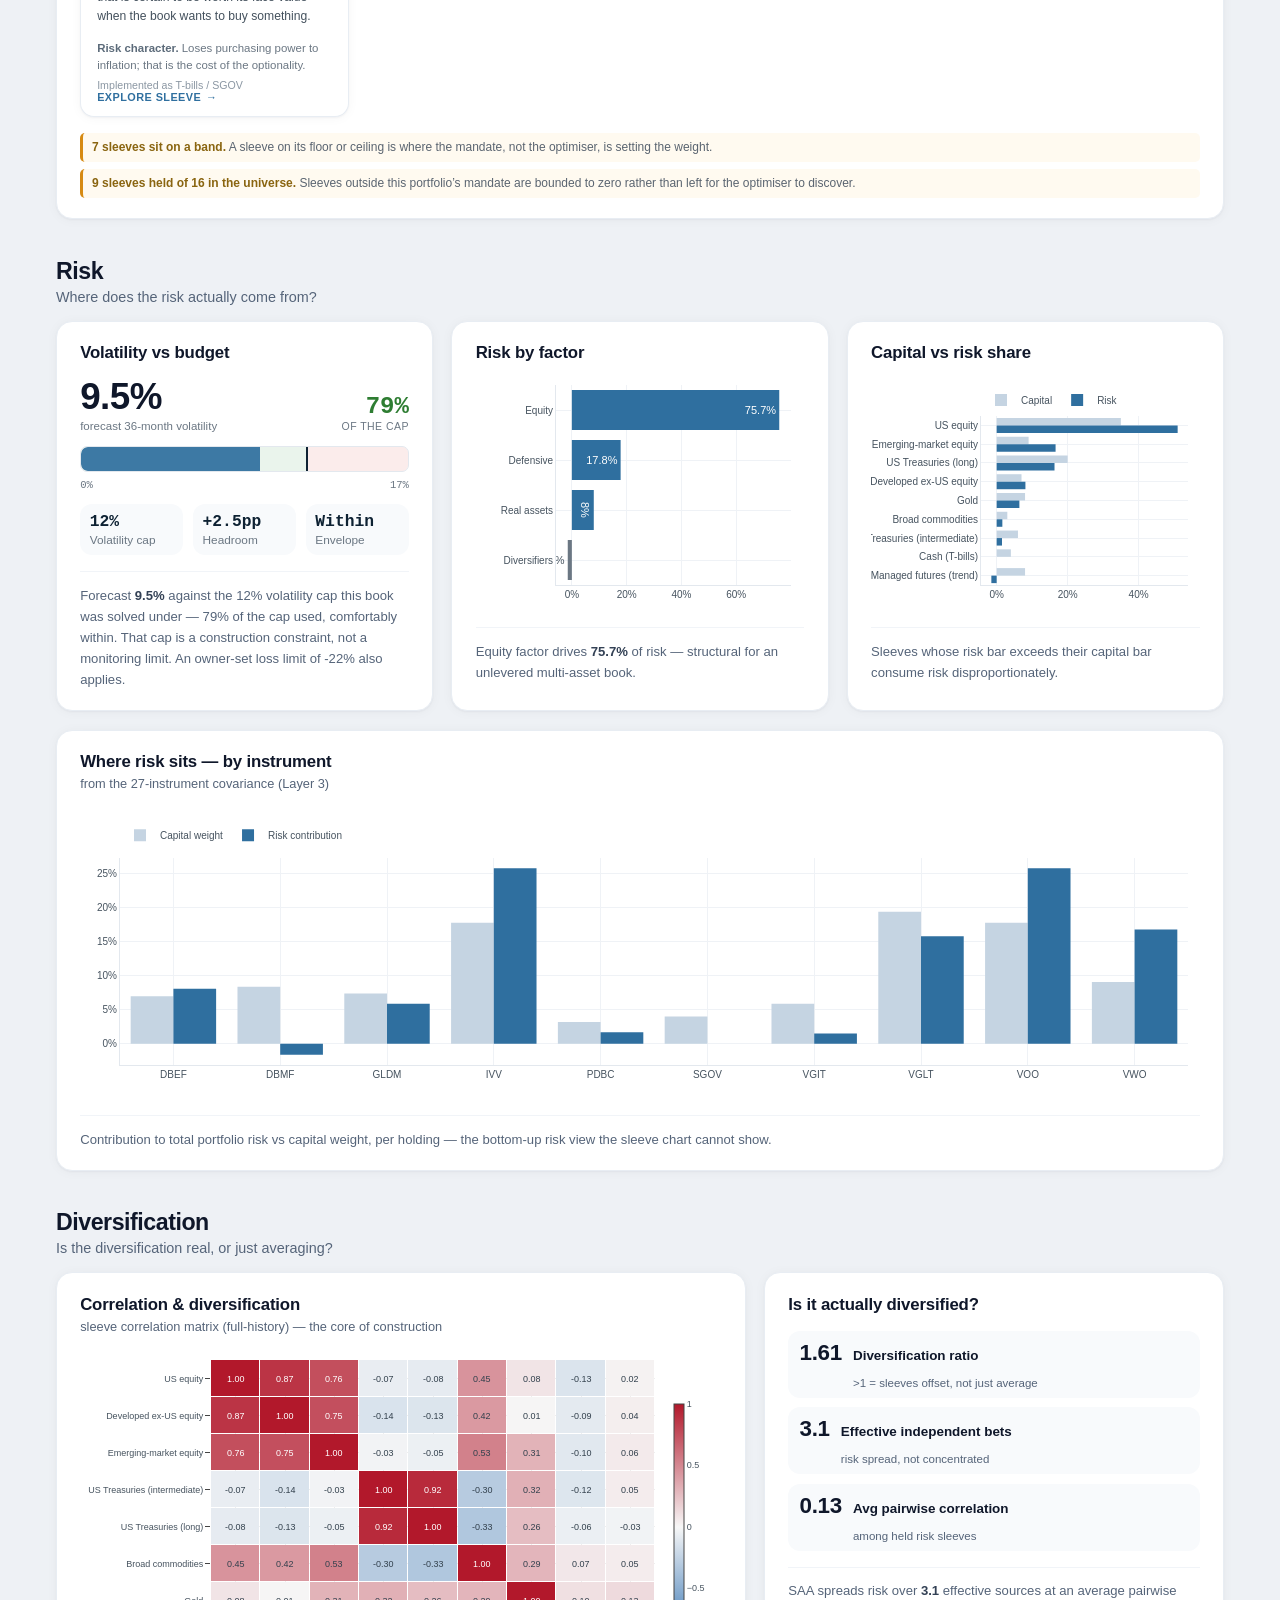
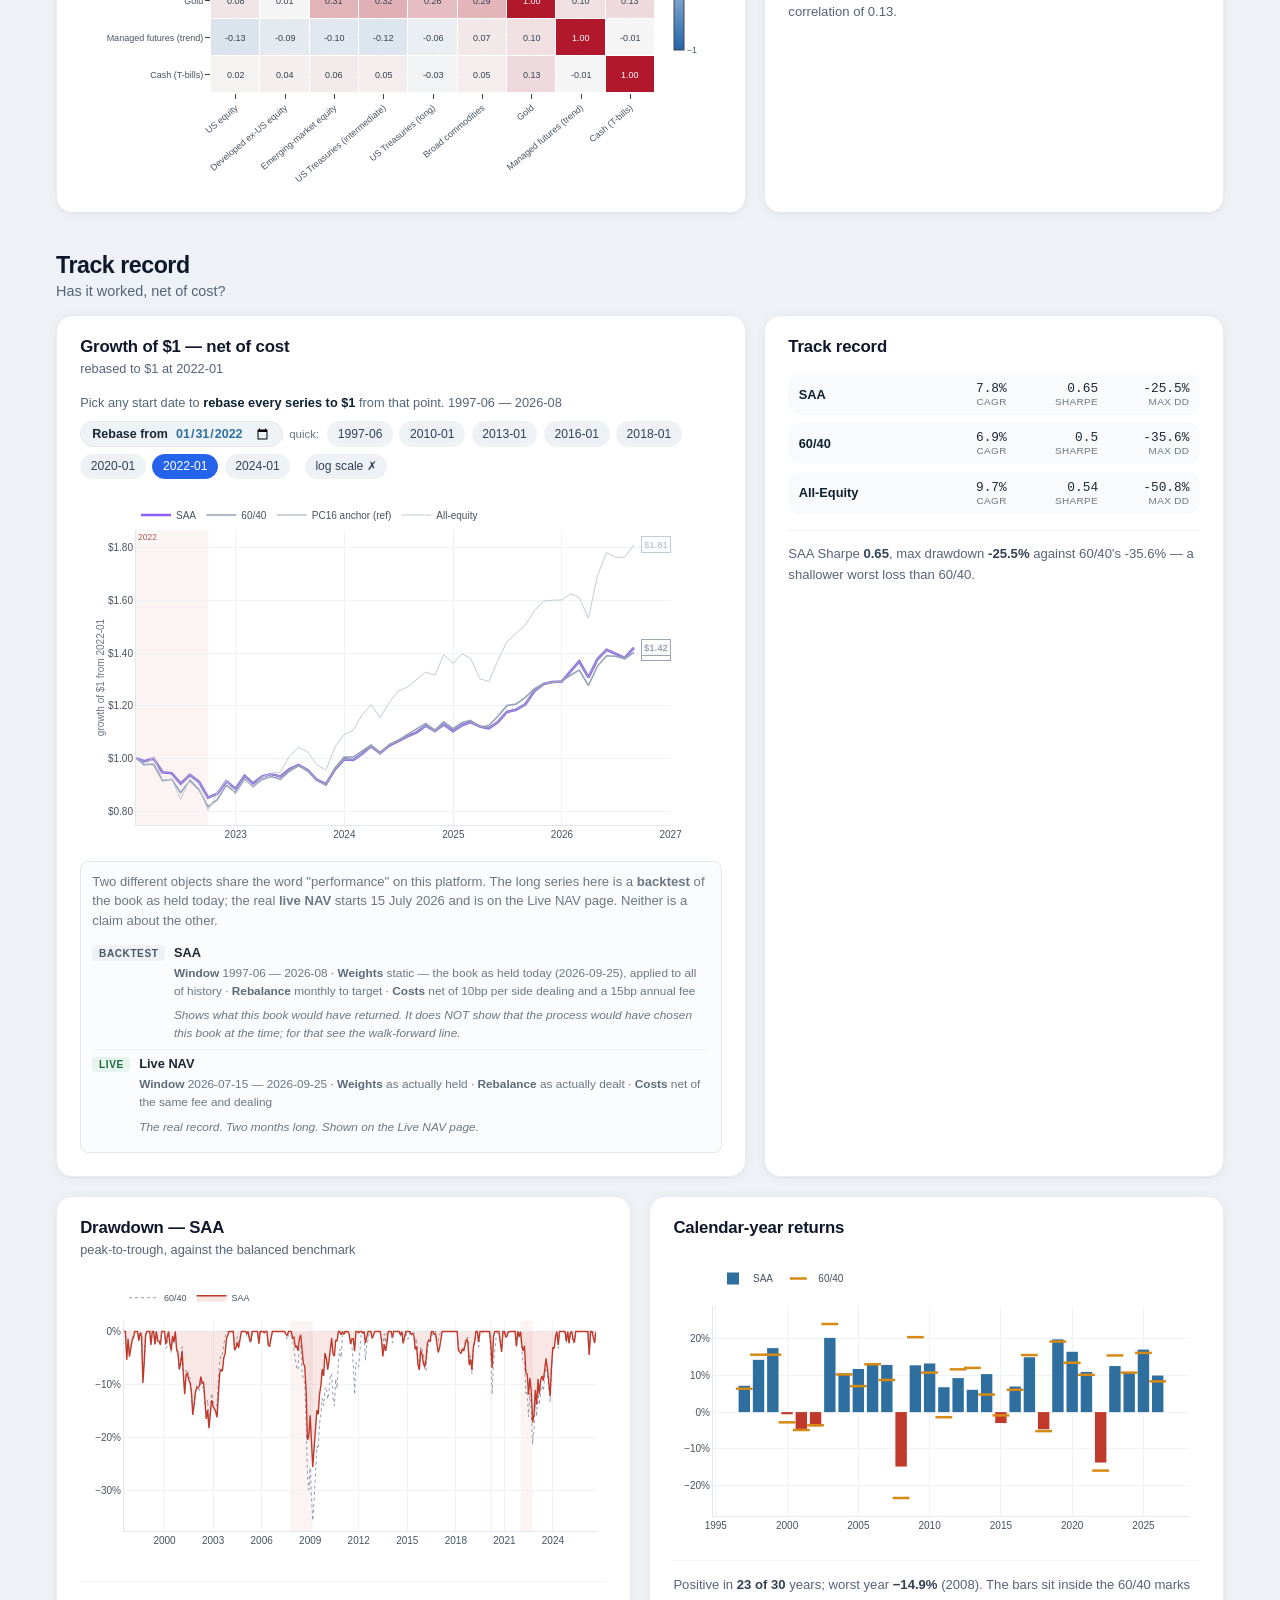
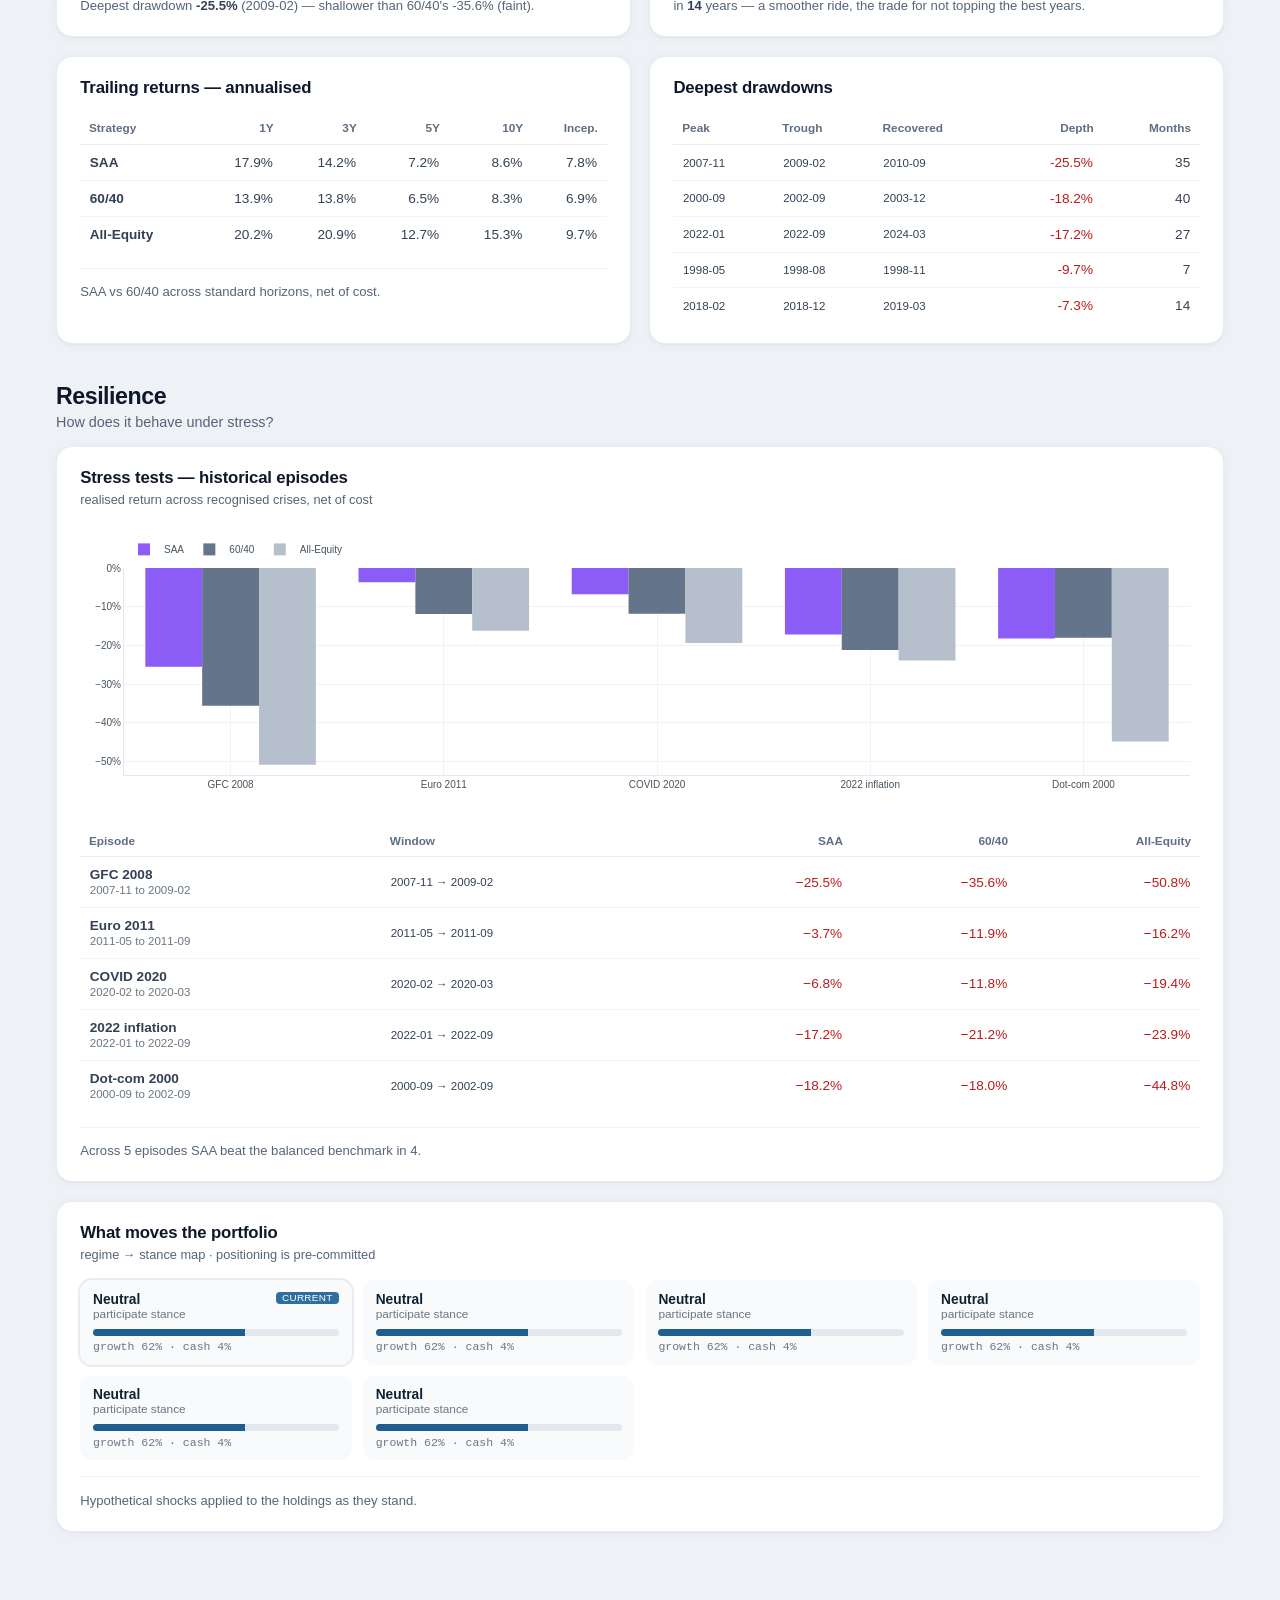
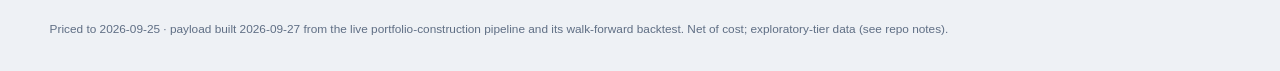
==== commit e386aad5: "Mirror the platform: build chain, methodology and a current handoff, not just the pages The public r" ====
--- a/index.html
+++ b/index.html
@@ -9,7 +9,7 @@
      with no server and no internet required. -->
 <script src="assets/vendor/plotly.min.js"></script>
 </head>
-<body class="app">
+<body class="app ui-modern">
 
 <header class="appbar">
   <div class="brand">MULTI&#8209;ASSET<span>PORTFOLIO</span></div>
--- a/assets/css/style.css
+++ b/assets/css/style.css
@@ -526,7 +526,9 @@
   padding:.16rem .44rem;border-radius:4px;white-space:nowrap}
 .pd-kind.act{background:#fdf1e2;color:#8a6510}
 .pd-kind.sta{background:#eef2f7;color:#4a5866}
-.pd-role{font-size:.76rem;font-weight:600;color:var(--pc,#3083b4)}
+/* Identity colour marks the card (its border); the text stays ink — several identity colours sit
+   below 4.5:1 as text on white. */
+.pd-role{font-size:.76rem;font-weight:600;color:var(--ink,#1b2733)}
 .pd-thesis{margin:0;font-size:.775rem;line-height:1.55;color:var(--muted,#46535f)}
 .pd-dials{display:flex;flex-wrap:wrap;gap:.3rem}
 .pd-dial{font-size:.66rem;padding:.14rem .4rem;border-radius:4px;background:#f4f7fa;
@@ -539,7 +541,7 @@
 .pd-stat b.pos{color:#1d6b43}.pd-stat b.neg{color:#b3402f}
 .pd-stat span{font-size:.62rem;color:var(--muted,#46535f);line-height:1.25}
 .pd-cta{margin-top:.55rem;padding-top:.5rem;border-top:1px solid #eef1f5;font-size:.76rem;
-  font-weight:650;color:var(--pc,#3083b4)}
+  font-weight:650;color:var(--ink,#1b2733)}
 .pd-cta .arr{transition:transform .15s;display:inline-block}
 .pd-card:hover .pd-cta .arr{transform:translateX(3px)}
 
@@ -550,7 +552,7 @@
   background:rgba(255,255,255,.14);color:inherit;opacity:.9;vertical-align:middle;white-space:nowrap}
 
 /* Sleeve evidence cards: the thesis, role and risk character — not the ticker three times */
-.ev-role{font-size:.7rem;font-weight:650;color:var(--pc,#3083b4);margin-top:.15rem}
+.ev-role{font-size:.7rem;font-weight:650;color:var(--ink,#1b2733);margin-top:.15rem}
 .ev-risk{margin:.35rem 0 0;font-size:.715rem;line-height:1.5;color:var(--muted,#46535f)}
 .ev-risk b{font-weight:650;color:#5c6b7a}
 .ev-impl{margin-top:.3rem;font-size:.665rem;color:#8b97a3;font-variant-numeric:tabular-nums}
@@ -589,7 +591,7 @@
   gap:2px;align-items:stretch;font-variant-numeric:tabular-nums}
 .smx-h{font-size:.63rem;font-weight:700;text-transform:uppercase;letter-spacing:.05em;
   color:var(--muted,#46535f);padding:.2rem .3rem .3rem;align-self:end}
-.smx-h.smx-pf{text-align:center;color:var(--pc);border-bottom:2px solid var(--pc)}
+.smx-h.smx-pf{text-align:center;color:var(--ink,#1b2733);border-bottom:2px solid var(--pc)}
 .smx-h.smx-cnt,.smx-c.smx-cnt{text-align:center}
 .smx-group{grid-column:1/-1;font-size:.6rem;font-weight:700;text-transform:uppercase;
   letter-spacing:.07em;color:#8b97a3;padding:.5rem .3rem .15rem;border-top:1px solid #eef1f5;
@@ -607,3 +609,459 @@
 /* A column of tiles inside one grid cell — stops a tall tile leaving its neighbour's column empty */
 .stack{display:flex;flex-direction:column;gap:1rem;min-width:0}
 .stack > .tile{margin:0}
+
+
+
+/* ---- Typography and table quality -------------------------------------------------------------
+   Section and tile headings sat 1.9px apart, so seven section heads and eleven tile heads read as
+   one level; explanatory copy was set SMALLER than the data it explains. Figures were set in a mono
+   family, which reads as a terminal dump beside proportional row labels — tabular numerals give the
+   same column alignment in the page's own typeface. */
+.section-title { font-size: 1.24rem; font-weight: 800; letter-spacing: -.015em; }
+.tile-head h2 { font-size: 1.02rem; }
+.read { font-size: 0.855rem; line-height: 1.62; }
+table.dtbl td.num, table.dtbl th.num, .pd-stat b, .kpi-value {
+  font-family: inherit; font-variant-numeric: tabular-nums; }
+
+/* A ten-column table must not widen the body past the viewport: at phone width the KPI ribbon and
+   the NAV cards were being clipped mid-word by a table further down the page. */
+@media (max-width: 760px) {
+  table.dtbl { display: block; overflow-x: auto; white-space: nowrap; }
+  .section-title { font-size: 1.08rem; }
+}
+
+/* ==============================================================================================
+   LIVE NAV — product page for the selected portfolio, then the range side by side.
+   Built from the platform's own pieces (hero band, tiles, dtbl, chips); --pc is the portfolio's
+   identity colour, published from fund_registry — never re-typed here.
+   ============================================================================================== */
+
+/* Product switcher — sticky under the app bar, the five portfolios as tabs */
+.lv-switch { position: sticky; top: 56px; z-index: 40; background: var(--panel);
+  border-bottom: 1px solid var(--line); box-shadow: 0 2px 8px rgba(14,34,51,.05); }
+.lv-switch-in { display: flex; align-items: stretch; max-width: min(96vw, var(--maxw)); margin: 0 auto;
+  padding: 0 1.9rem; overflow-x: auto; scrollbar-width: none; }
+.lv-switch-in::-webkit-scrollbar { display: none; }
+.lv-tab { flex: 1 1 0; min-width: 168px; display: grid; grid-template-columns: 1fr auto; column-gap: .6rem;
+  row-gap: .05rem; text-align: left; font: inherit; color: var(--ink); background: none; border: 0;
+  border-bottom: 3px solid transparent; padding: .6rem 1.1rem .5rem 1rem; cursor: pointer; position: relative;
+  transition: background .15s, border-color .15s; }
+.lv-tab + .lv-tab::before { content: ""; position: absolute; left: 0; top: 22%; bottom: 22%; width: 1px; background: var(--line); }
+.lv-tab:hover { background: #f6f9fc; border-bottom-color: color-mix(in srgb, var(--pc) 45%, transparent); }
+.lv-tab:focus-visible { outline: 2px solid var(--accent); outline-offset: -2px; }
+.lv-tab.sel { background: color-mix(in srgb, var(--pc) 7%, #fff); border-bottom-color: var(--pc); }
+.lv-tab-name { grid-column: 1; font-weight: 750; font-size: .95rem; display: flex; align-items: center; gap: .45rem; }
+.lv-tab-name i { width: 9px; height: 9px; border-radius: 2px; background: var(--pc); display: inline-block; }
+.lv-tab-role { grid-column: 1; font-size: .68rem; color: var(--muted); white-space: nowrap; }
+.lv-tab-nav { grid-column: 2; grid-row: 1 / span 2; align-self: center; text-align: right;
+  font-size: 1.12rem; font-weight: 750; font-variant-numeric: tabular-nums; line-height: 1.1; }
+.lv-tab-nav em { display: block; font-style: normal; font-size: .72rem; font-weight: 650; }
+.lv-tab-nav em.pos { color: #1d6b43; } .lv-tab-nav em.neg { color: #b3402f; }
+.lv-tab:not(.sel) .lv-tab-name, .lv-tab:not(.sel) .lv-tab-nav { color: #34424f; }
+.lv-switch-asof { flex: 0 0 auto; align-self: center; padding-left: 1rem; font-size: .66rem; color: var(--muted);
+  text-transform: uppercase; letter-spacing: .06em; white-space: nowrap; }
+
+.lv-intro { margin-bottom: .9rem; }
+.lv-intro p { max-width: 110ch; font-size: .86rem; }
+
+/* Product hero — the platform's hero band, keyed to the portfolio's colour */
+.lv-hero { display: grid; grid-template-columns: 1.35fr 1fr; gap: 1.8rem; color: #fff;
+  background: radial-gradient(90% 120% at 100% 0%, color-mix(in srgb, var(--pc) 38%, transparent) 0%, transparent 60%),
+    linear-gradient(135deg, #0e2233 0%, #16324a 100%);
+  border-radius: 14px 14px 0 0; padding: 1.6rem 1.8rem 1.5rem; box-shadow: var(--shadow-lg);
+  border-top: 4px solid var(--pc); }
+.lv-title { display: flex; align-items: center; gap: .7rem; margin-bottom: .25rem; }
+.lv-title h2 { margin: 0; font-size: 2.3rem; font-weight: 800; letter-spacing: -.02em; line-height: 1; }
+.lv-swatch { width: 14px; height: 14px; border-radius: 3px; background: var(--pc); box-shadow: 0 0 0 2px rgba(255,255,255,.85); }
+.lv-kind { font-size: .62rem; text-transform: uppercase; letter-spacing: .08em; font-weight: 700;
+  padding: .22rem .5rem; border-radius: 4px; }
+.lv-kind.act { background: #fdf1e2; color: #8a6510; } .lv-kind.sta { background: rgba(255,255,255,.14); color: #dce7f1; }
+.lv-role { font-size: .95rem; font-weight: 650; color: #cfe1f1; margin: .35rem 0 .7rem; }
+.lv-hero .hero-thesis { font-size: 1rem; color: #eaf1f8; }
+.lv-identity { font-size: .84rem; line-height: 1.55; color: #a9bdd0; margin: .55rem 0 0; max-width: 64ch; }
+.lv-deep { display: flex; flex-wrap: wrap; align-items: center; gap: .35rem; margin-top: 1.1rem; }
+.lv-deep span { font-size: .66rem; text-transform: uppercase; letter-spacing: .07em; color: #7fb1d8; font-weight: 700; margin-right: .3rem; }
+.lv-deep a { font-size: .76rem; color: #e6eef6; text-decoration: none; padding: .22rem .6rem; border-radius: 999px;
+  border: 1px solid rgba(255,255,255,.18); background: rgba(255,255,255,.04); transition: .15s; }
+.lv-deep a:hover { background: rgba(255,255,255,.12); border-color: rgba(255,255,255,.35); }
+.lv-hero-nav { border-left: 1px solid rgba(255,255,255,.12); padding-left: 1.6rem; display: flex; flex-direction: column; }
+.lv-nav-l { font-size: .68rem; text-transform: uppercase; letter-spacing: .08em; color: #9fb6cc; font-weight: 700; }
+.lv-nav-row { display: flex; align-items: flex-end; justify-content: space-between; gap: 1rem; margin-top: .2rem; }
+.lv-nav-v { font-size: 3.1rem; font-weight: 800; letter-spacing: -.03em; line-height: 1; font-variant-numeric: tabular-nums; }
+.lv-nav-v small { font-size: .9rem; font-weight: 600; color: #9fb6cc; margin-left: .35rem; letter-spacing: 0; }
+.lv-nav-d { font-size: 1rem; font-weight: 700; text-align: right; font-variant-numeric: tabular-nums; }
+.lv-nav-d span { font-weight: 600; }
+.lv-nav-d em { display: block; font-style: normal; font-size: .66rem; text-transform: uppercase; letter-spacing: .06em; color: #9fb6cc; font-weight: 600; }
+.lv-nav-d.pos { color: #7dd39a; } .lv-nav-d.neg { color: #ef9a8f; }
+.lv-hero-spark { margin: .9rem 0 .8rem; }
+.lv-hero-spark svg { display: block; width: 100%; height: 54px; overflow: visible; }
+.lv-spark-cap { display: flex; justify-content: space-between; font-size: .64rem; color: #8ea6bc; margin-top: .25rem; }
+.lv-hstats { display: grid; grid-template-columns: repeat(2, 1fr); gap: .55rem; margin-top: auto; }
+.lv-hstats .hstat { padding: .6rem .75rem; }
+.lv-hstats .hstat-v { font-size: 1.22rem; font-family: inherit; font-variant-numeric: tabular-nums; }
+
+/* Key facts strip — the terms a factsheet leads with */
+.lv-facts { display: grid; grid-template-columns: repeat(8, 1fr); background: var(--panel); border: 1px solid var(--line);
+  border-top: 0; border-radius: 0 0 14px 14px; box-shadow: var(--shadow); margin-bottom: .8rem; }
+.lv-fact { padding: .75rem .9rem; border-left: 1px solid #eef2f6; min-width: 0; }
+.lv-fact:first-child { border-left: 0; }
+.lv-fact > span { display: block; font-size: .64rem; text-transform: uppercase; letter-spacing: .06em; color: var(--muted); font-weight: 700; }
+.lv-fact b { display: block; font-size: .92rem; color: var(--navy); margin-top: .15rem; font-variant-numeric: tabular-nums; }
+.lv-fact em { display: block; font-style: normal; font-size: .68rem; color: var(--muted); line-height: 1.3; margin-top: .1rem; }
+
+/* In-page contents */
+.lv-toc { display: flex; flex-wrap: wrap; gap: .35rem; margin: 0 0 .4rem; }
+.lv-toc a { font-size: .78rem; color: #34424f; text-decoration: none; padding: .3rem .7rem; border-radius: 999px;
+  background: #fff; border: 1px solid var(--line); }
+.lv-toc a:hover { border-color: var(--accent); color: var(--accent); }
+.lv-page .section-head { scroll-margin-top: 130px; }
+.lv-page #lv-hero { scroll-margin-top: 130px; }
+
+/* Grids for the product sections */
+.lv-grid-main { grid-template-columns: minmax(0, 2.1fr) minmax(300px, 1fr); align-items: start; }
+.lv-grid-port { grid-template-columns: minmax(0, 1.45fr) minmax(320px, 1fr); }
+.lv-split { display: grid; grid-template-columns: minmax(0, 1.15fr) minmax(0, 1fr); gap: 1.2rem; align-items: start; }
+.lv-accent { border-top-color: var(--pc, var(--accent)); }
+
+/* Segmented controls */
+.lv-controls { display: flex; flex-wrap: wrap; justify-content: space-between; gap: .5rem; margin: .1rem 0 .5rem; }
+.lv-seg { gap: 0; background: #eef3f8; border: 1px solid var(--line); border-radius: 8px; padding: 2px; }
+.lv-seg .chip { border: 0; background: transparent; border-radius: 6px; cursor: pointer; font: inherit;
+  font-size: .76rem; padding: .3rem .7rem; color: #46535f; }
+.lv-seg .chip:hover { color: var(--navy); }
+.lv-seg .chip.sel { background: #fff; color: var(--navy); font-weight: 650; box-shadow: 0 1px 3px rgba(14,34,51,.14); }
+.lv-seg .chip.lv-toggle.sel { background: var(--navy); color: #fff; }
+
+/* Where it sits in the range */
+.lv-meters { display: flex; flex-direction: column; gap: .85rem; padding-top: .2rem; }
+.lv-m-top { display: flex; justify-content: space-between; align-items: baseline; gap: .6rem; }
+.lv-m-top span { font-size: .84rem; font-weight: 650; color: var(--ink); }
+.lv-m-top span em { display: block; font-style: normal; font-weight: 400; font-size: .68rem; color: var(--muted); }
+.lv-m-top b { font-size: 1.05rem; color: var(--navy); font-variant-numeric: tabular-nums; }
+.lv-m-track { position: relative; height: 16px; margin-top: .35rem; }
+.lv-m-track::before { content: ""; position: absolute; left: 0; right: 0; top: 7px; height: 2px; border-radius: 2px; background: #e3e8ee; }
+.lv-m-o, .lv-m-me { position: absolute; top: 50%; transform: translate(-50%, -50%); border-radius: 50%; }
+.lv-m-o { width: 9px; height: 9px; background: #fff; border: 2px solid color-mix(in srgb, var(--pc) 55%, #b8c0ca); }
+.lv-m-me { width: 15px; height: 15px; background: var(--pc); box-shadow: 0 0 0 3px #fff, 0 0 0 4px var(--pc); z-index: 2; }
+.lv-m-ends { margin-top: .3rem; display: flex; justify-content: space-between; font-size: .64rem; color: #8b97a3; font-variant-numeric: tabular-nums; }
+
+/* Tables on this page */
+.lv-tbl td, .lv-tbl th { padding: .5rem .55rem; }
+.lv-tbl tr.lv-me td { background: color-mix(in srgb, var(--pc, #3083b4) 6%, #f4f8fc); }
+.lv-tbl tr.lv-diff td { border-top: 1px solid #cfd8e2; background: #fafbfd; }
+.lv-tbl tr.lv-grp td { font-size: .64rem; text-transform: uppercase; letter-spacing: .06em; color: var(--muted);
+  font-weight: 700; padding-top: .8rem; border-bottom: 1px solid var(--line); }
+.lv-tbl tr.lv-grp2 td { background: #f6f8fb; }
+.lv-tbl tr.lv-total td { border-top: 2px solid #cfd8e2; font-weight: 650; background: #fafbfd; }
+.lv-tbl tr.lv-frow { cursor: pointer; } .lv-tbl tr.lv-frow:hover td { background: #f3f7fb; }
+.lv-tbl .lv-hint { font-size: .66rem; }
+.lv-tbl th.lv-fh { cursor: pointer; white-space: nowrap; }
+.lv-tbl th.lv-fh:hover { color: var(--navy); }
+.lv-tbl .lv-sel { background: color-mix(in srgb, var(--pc, #3083b4) 7%, #fff); }
+.lv-tbl th.lv-sel { color: var(--navy); box-shadow: inset 0 -2px 0 var(--pc); }
+.lv-five td.lv-sel { font-weight: 650; color: var(--navy); }
+.lv-dot { display: inline-block; width: 8px; height: 8px; border-radius: 2px; background: var(--pc); margin-right: .45rem; vertical-align: 1px; }
+.lv-dot-ref { background: #b8c0ca; }
+.lv-note { font-size: .7rem; }
+.lv-tag { font-size: .58rem; letter-spacing: .06em; padding: .08rem .35rem; border-radius: 3px; background: #eef1f4;
+  color: var(--muted); margin-left: .3rem; vertical-align: 1px; }
+
+/* Risk stat strip */
+.lv-rstats { display: grid; grid-template-columns: repeat(5, 1fr); gap: .5rem; margin-bottom: .8rem; }
+.lv-rs { background: #f6f8fb; border: 1px solid var(--line); border-radius: 8px; padding: .55rem .6rem; }
+.lv-rs b { display: block; font-size: 1.05rem; color: var(--navy); font-variant-numeric: tabular-nums; }
+.lv-rs b.pos { color: #1d6b43; } .lv-rs b.neg { color: #b3402f; }
+.lv-rs span { font-size: .64rem; color: var(--muted); line-height: 1.25; display: block; margin-top: .1rem; }
+
+/* Holdings: weight bar and contribution bar in-row */
+.lv-hold .lv-barh { width: 22%; } .lv-hold .lv-cbarh { font-weight: 500; text-transform: none; letter-spacing: 0; text-align: center; }
+.lv-hold .lv-barc { width: 22%; }
+.lv-wbar { display: block; height: 8px; border-radius: 4px; background: #eef1f4; overflow: hidden; }
+.lv-wbar > span { display: block; height: 100%; background: var(--pc); border-radius: 4px; }
+.lv-cbar { display: block; position: relative; height: 8px; }
+.lv-cbar::before { content: ""; position: absolute; left: 50%; top: -3px; bottom: -3px; width: 1px; background: #b8c0ca; }
+.lv-cbar > span { position: absolute; top: 0; bottom: 0; border-radius: 3px; }
+.lv-cbar > span.p { left: 50%; background: #2f7d5e; } .lv-cbar > span.n { right: 50%; background: #b3402f; }
+
+/* Exposure bar lists */
+.lv-bars { display: flex; flex-direction: column; gap: .45rem; }
+.lv-bar { display: grid; grid-template-columns: minmax(110px, 38%) 1fr 3.4rem; align-items: center; gap: .6rem; font-size: .8rem; }
+.lv-bar-l { color: #34424f; white-space: nowrap; overflow: hidden; text-overflow: ellipsis; }
+.lv-bar-t { display: block; height: 10px; border-radius: 5px; background: #eef1f4; overflow: hidden; }
+.lv-bar-t > span { display: block; height: 100%; border-radius: 5px; background: var(--pc); }
+.lv-bar b { text-align: right; font-variant-numeric: tabular-nums; color: var(--navy); font-weight: 650; }
+
+/* Disclosure */
+.lv-disc { display: grid; grid-template-columns: repeat(auto-fit, minmax(260px, 1fr)); gap: .7rem; }
+.lv-disc .vi { background: #f6f8fb; border: 1px solid var(--line); border-radius: 9px; padding: .75rem .85rem; }
+.lv-disc .vi-l { font-size: .66rem; text-transform: uppercase; letter-spacing: .06em; color: var(--muted); font-weight: 700; margin-bottom: .3rem; }
+.lv-disc .vi-v { font-size: .8rem; line-height: 1.55; color: #3d4a56; }
+.lv-disc .vi-v strong { color: var(--navy); }
+
+@media (max-width: 1280px) {
+  .lv-facts { grid-template-columns: repeat(4, 1fr); }
+  .lv-fact:nth-child(5) { border-left: 0; }
+  .lv-fact:nth-child(n+5) { border-top: 1px solid #eef2f6; }
+}
+@media (max-width: 1100px) {
+  .lv-hero { grid-template-columns: 1fr; gap: 1.2rem; }
+  .lv-hero-nav { border-left: 0; padding-left: 0; border-top: 1px solid rgba(255,255,255,.12); padding-top: 1.1rem; }
+  .lv-grid-main, .lv-grid-port, .lv-split { grid-template-columns: 1fr; }
+  .lv-hstats { grid-template-columns: repeat(4, 1fr); }
+}
+@media (max-width: 760px) {
+  .lv-switch { top: 56px; }
+  .lv-switch-in { padding: 0 .5rem; }
+  .lv-tab { flex: 0 0 auto; min-width: 0; padding: .5rem .75rem .45rem; column-gap: .5rem; }
+  .lv-tab-role { display: none; }
+  .lv-tab-nav { font-size: .95rem; grid-row: 1; }
+  .lv-tab-name { font-size: .86rem; }
+  .lv-switch-asof { display: none; }
+  .lv-hero { padding: 1.2rem 1rem; border-radius: 12px 12px 0 0; }
+  .lv-title h2 { font-size: 1.8rem; }
+  .lv-nav-v { font-size: 2.4rem; }
+  .lv-hstats { grid-template-columns: repeat(2, 1fr); }
+  .lv-facts { grid-template-columns: repeat(2, 1fr); }
+  .lv-fact:nth-child(odd) { border-left: 0; }
+  .lv-fact:nth-child(n+3) { border-top: 1px solid #eef2f6; }
+  .lv-rstats { grid-template-columns: repeat(3, 1fr); }
+  .lv-hold .lv-barh, .lv-hold .lv-barc { display: none; }
+}
+
+/* ==============================================================================================
+   MODERN SKIN — every page carries body.ui-modern (Live NAV first, 2026-09-27). One palette:
+   slate for text and structure, one blue for magnitude and interaction, emerald/red for gain/loss,
+   and the registry identity colour only where it says WHICH portfolio.
+   ============================================================================================== */
+.ui-modern {
+  --lv-bg: #f4f6fa; --lv-card: #ffffff; --lv-ink: #0f172a; --lv-ink-2: #334155; --lv-muted: #556479;
+  --lv-faint: #5f6e84; --lv-line: #e8edf3; --lv-line-2: #f1f4f8; --lv-accent: #2563eb;
+  --lv-accent-soft: #eff4ff; --lv-gain: #047857; --lv-gain-soft: #e7f6ef; --lv-loss: #b91c1c;
+  --lv-loss-soft: #fdecec; --lv-radius: 16px;
+  --lv-shadow: 0 1px 2px rgba(15,23,42,.04), 0 1px 12px rgba(15,23,42,.04);
+  background: var(--lv-bg); color: var(--lv-ink);
+}
+.ui-modern .db { padding-top: 1.4rem; }
+
+/* Cards: no rule-boxes, generous padding, soft depth */
+.ui-modern .tile { background: var(--lv-card); border: 1px solid var(--lv-line); border-radius: var(--lv-radius);
+  box-shadow: var(--lv-shadow); padding: 1.35rem 1.45rem 1.25rem; }
+.ui-modern .tile:hover { box-shadow: 0 1px 2px rgba(15,23,42,.05), 0 8px 28px rgba(15,23,42,.07); border-color: #dfe6ee; }
+.ui-modern .tile-feature, .ui-modern .lv-accent { border-top: 1px solid var(--lv-line); }
+.ui-modern .grid { gap: 1.15rem; margin-bottom: 1.15rem; }
+
+/* Card header: title over a quiet subtitle, no tick bar, no rule */
+.ui-modern .tile-head { display: flex; flex-direction: column; align-items: flex-start; gap: .2rem;
+  border-bottom: 0; padding-bottom: 0; margin-bottom: 1rem; }
+.ui-modern .tile-head h2 { padding-left: 0; font-size: 1.05rem; font-weight: 650; color: var(--lv-ink); letter-spacing: -.01em; }
+.ui-modern .tile-head h2::before { display: none; }
+.ui-modern .tile-sub { font-size: .8rem; color: var(--lv-muted); line-height: 1.4; }
+.ui-modern .mini-head { text-transform: none; letter-spacing: 0; font-size: .82rem; font-weight: 650; color: var(--lv-ink-2); }
+
+/* Section headers: a title and one line of context — not numbered chapters */
+.ui-modern .section-head { flex-wrap: wrap; gap: .25rem .8rem; border-bottom: 0; padding-bottom: 0; margin: 2.4rem 0 1rem; }
+.ui-modern .section-num { display: none; }
+.ui-modern .section-title { font-size: 1.45rem; font-weight: 750; letter-spacing: -.02em; color: var(--lv-ink); }
+.ui-modern .section-q { flex-basis: 100%; margin-left: 0; text-align: left; font-style: normal; font-size: .9rem; color: var(--lv-muted); }
+
+/* Intro and section nav */
+.ui-modern .page-intro h1 { font-size: 1.7rem; letter-spacing: -.025em; color: var(--lv-ink); }
+.ui-modern .page-intro p { color: var(--lv-muted); }
+.ui-modern .page-intro strong { color: var(--lv-ink-2); }
+.ui-modern .lv-toc { gap: .4rem; margin: .2rem 0 0; }
+.ui-modern .lv-toc a { border: 0; background: #e9eef5; color: var(--lv-ink-2); font-weight: 550; padding: .38rem .85rem; }
+.ui-modern .lv-toc a:hover { background: var(--lv-accent-soft); color: var(--lv-accent); }
+
+/* Notes under a card: quiet, two lines, expandable — the reasoning stays, it just stops shouting */
+.ui-modern .read { border-top: 1px solid var(--lv-line-2); margin-top: 1rem; padding: .8rem 0 0; background: none;
+  font-size: .82rem; line-height: 1.6; color: var(--lv-muted); }
+.ui-modern .read strong { color: var(--lv-ink-2); font-weight: 650; }
+.ui-modern .read.lv-clamp { display: -webkit-box; -webkit-line-clamp: 2; -webkit-box-orient: vertical; overflow: hidden; }
+.ui-modern .read.lv-clamp.open { display: block; -webkit-line-clamp: unset; }
+.lv-more { font: inherit; font-size: .76rem; font-weight: 600; color: var(--lv-accent); background: none; border: 0;
+  padding: .3rem 0 0; cursor: pointer; }
+.lv-more:hover { text-decoration: underline; }
+
+/* Tables: airy rows, hairline dividers, sentence-case headers, tabular figures */
+.ui-modern table.dtbl { font-size: .85rem; }
+.ui-modern table.dtbl th { text-transform: none; letter-spacing: 0; font-size: .74rem; font-weight: 600; color: var(--lv-faint);
+  border-bottom: 1px solid var(--lv-line); padding-bottom: .55rem; }
+.ui-modern table.dtbl td { border-bottom: 1px solid var(--lv-line-2); padding: .62rem .6rem; color: var(--lv-ink-2); }
+.ui-modern table.dtbl tbody tr:last-child td { border-bottom: 0; }
+.ui-modern table.dtbl td.strong { color: var(--lv-ink); font-weight: 600; }
+.ui-modern table.dtbl .z { color: var(--lv-faint); }
+.ui-modern table.dtbl td.pos { color: var(--lv-gain); } .ui-modern table.dtbl td.neg { color: var(--lv-loss); }
+.ui-modern .lv-tbl tr.lv-me td { background: var(--lv-accent-soft); }
+.ui-modern .lv-tbl tr.lv-me td:first-child { border-radius: 8px 0 0 8px; } .ui-modern .lv-tbl tr.lv-me td:last-child { border-radius: 0 8px 8px 0; }
+.ui-modern .lv-tbl tr.lv-diff td { background: transparent; border-top: 0; }
+.ui-modern .lv-tbl td.pos b, .ui-modern .lv-tbl td.neg b { display: inline-block; padding: .14rem .55rem; border-radius: 999px;
+  font-weight: 650; line-height: 1.3; }
+.ui-modern .lv-tbl tr.lv-diff td.pos b, .ui-modern .lv-tbl td.pos b { background: var(--lv-gain-soft); }
+.ui-modern .lv-tbl tr.lv-diff td.neg b, .ui-modern .lv-tbl td.neg b { background: var(--lv-loss-soft); }
+.ui-modern .lv-tbl tr.lv-grp td { text-transform: none; letter-spacing: 0; font-size: .74rem; font-weight: 600; color: var(--lv-faint);
+  border-bottom: 1px solid var(--lv-line); padding-top: 1rem; }
+.ui-modern .lv-tbl tr.lv-grp2 td { background: #f8fafc; color: var(--lv-ink); }
+.ui-modern .lv-tbl tr.lv-total td { border-top: 1px solid var(--lv-line); background: transparent; color: var(--lv-ink); }
+.ui-modern .lv-tbl tr.lv-frow:hover td { background: #f6f8fc; }
+.ui-modern .lv-tbl .lv-sel { background: var(--lv-accent-soft); }
+.ui-modern .lv-tbl th.lv-sel { color: var(--lv-accent); box-shadow: inset 0 -2px 0 var(--lv-accent); }
+.ui-modern .lv-five td.lv-sel { color: var(--lv-ink); }
+.ui-modern .lv-dot { border-radius: 50%; }
+
+/* Segmented controls: pill track, white thumb */
+.ui-modern .lv-seg { background: #eef2f7; border: 0; border-radius: 999px; padding: 3px; }
+.ui-modern .lv-seg .chip { border-radius: 999px; padding: .34rem .85rem; font-weight: 550; color: var(--lv-muted); }
+.ui-modern .lv-seg .chip.sel { background: #fff; color: var(--lv-ink); border-color: transparent;
+  box-shadow: 0 1px 2px rgba(15,23,42,.08), 0 1px 6px rgba(15,23,42,.06); }
+.ui-modern .lv-seg .chip.lv-toggle.sel { background: var(--lv-accent); color: #fff; }
+
+/* Stat tiles: tinted, number-first */
+.ui-modern .lv-rstats { gap: .6rem; }
+.ui-modern .lv-rs { background: #f8fafc; border: 0; border-radius: 12px; padding: .75rem .8rem; }
+.ui-modern .lv-rs b { font-size: 1.2rem; font-weight: 700; letter-spacing: -.01em; color: var(--lv-ink); }
+.ui-modern .lv-rs b.pos { color: var(--lv-gain); } .ui-modern .lv-rs b.neg { color: var(--lv-loss); }
+.ui-modern .lv-rs span { font-size: .72rem; color: var(--lv-muted); }
+
+/* Bars */
+.ui-modern .lv-bar-t, .ui-modern .lv-wbar { background: #eef2f7; }
+.ui-modern .lv-bar { font-size: .84rem; }
+.ui-modern .lv-bar-l { color: var(--lv-ink-2); }
+.ui-modern .lv-bar b { color: var(--lv-ink); }
+.ui-modern .lv-cbar > span.p { background: #10b981; } .ui-modern .lv-cbar > span.n { background: #ef4444; }
+.ui-modern .lv-cbar::before { background: #cbd5e1; }
+
+/* Range position meters */
+.ui-modern .lv-m-top span { color: var(--lv-ink-2); font-weight: 600; }
+.ui-modern .lv-m-top b { color: var(--lv-ink); font-weight: 700; }
+.ui-modern .lv-m-track::before { background: #e5eaf1; height: 4px; top: 6px; }
+.ui-modern .lv-m-ends { color: var(--lv-faint); }
+
+/* Hero: modern slate, identity colour as a glow */
+.ui-modern .lv-hero { background:
+    radial-gradient(70% 120% at 100% 0%, color-mix(in srgb, var(--pc) 34%, transparent) 0%, transparent 62%),
+    radial-gradient(60% 90% at 0% 100%, rgba(37,99,235,.18) 0%, transparent 60%),
+    linear-gradient(160deg, #0b1324 0%, #111d33 100%);
+  border-top: 0; border-radius: 20px 20px 0 0; }
+.ui-modern .lv-hero .hero-eyebrow { color: #93b4e8; letter-spacing: .1em; }
+.ui-modern .lv-hstats .hstat { background: rgba(255,255,255,.06); border: 1px solid rgba(255,255,255,.07); border-radius: 12px; }
+.ui-modern .lv-hstats .hstat-v.pos { color: #6ee7b7; } .ui-modern .lv-hstats .hstat-v.neg { color: #fca5a5; }
+.ui-modern .lv-nav-d.pos { color: #6ee7b7; } .ui-modern .lv-nav-d.neg { color: #fca5a5; }
+.ui-modern .lv-facts { border-radius: 0 0 20px 20px; border-color: var(--lv-line); box-shadow: var(--lv-shadow); }
+.ui-modern .lv-fact { border-left-color: var(--lv-line-2); padding: .85rem 1rem; }
+.ui-modern .lv-fact > span { text-transform: none; letter-spacing: 0; font-size: .72rem; font-weight: 500; color: var(--lv-muted); }
+.ui-modern .lv-fact b { font-size: .98rem; font-weight: 650; color: var(--lv-ink); }
+.ui-modern .lv-fact em { color: var(--lv-faint); }
+
+/* Switcher: selected tab as a raised card */
+.ui-modern .lv-switch { box-shadow: 0 1px 0 var(--lv-line); }
+.ui-modern .lv-tab { border-bottom-width: 2px; }
+.ui-modern .lv-tab.sel { background: #f5f8ff; }
+.ui-modern .lv-tab-nav em.pos { color: var(--lv-gain); } .ui-modern .lv-tab-nav em.neg { color: var(--lv-loss); }
+
+/* Insight callout and disclosure */
+.ui-modern .insight { background: var(--lv-card); border: 1px solid var(--lv-line); border-left: 0; border-radius: var(--lv-radius);
+  box-shadow: var(--lv-shadow); }
+.ui-modern .insight h3 { color: var(--lv-accent); text-transform: none; letter-spacing: 0; font-size: .86rem; }
+.ui-modern .lv-disc .vi { background: #f8fafc; border: 0; border-radius: 12px; }
+.ui-modern .lv-disc .vi-l { text-transform: none; letter-spacing: 0; font-size: .82rem; color: var(--lv-ink); font-weight: 650; }
+.ui-modern .lv-disc .vi-v { color: var(--lv-muted); }
+.ui-modern .lv-tag { background: #fff7e6; color: #9a6700; text-transform: none; letter-spacing: 0; font-size: .68rem; }
+.ui-modern footer.status { color: var(--lv-faint); }
+.lv-page .lv-rstats { grid-template-columns: repeat(auto-fit, minmax(104px, 1fr)); }
+@media (max-width: 760px) {
+  /* Narrow tables wrap their labels instead of scrolling; only the five-across tables scroll. */
+  .lv-page table.dtbl { display: table; white-space: normal; }
+  .lv-page table.dtbl td.num, .lv-page table.dtbl th.num { white-space: nowrap; }
+  .lv-page table.lv-five, .lv-page #monthly-table table.dtbl, .lv-page #perf-table table.dtbl { display: block; overflow-x: auto; white-space: nowrap; }
+  .lv-page .tile { padding: 1.1rem 1rem 1rem; }
+  .lv-page .section-title { font-size: 1.25rem; }
+  .lv-page table.dtbl td, .lv-page table.dtbl th { padding-left: .3rem; padding-right: .3rem; }
+}
+.lv-page [data-f][role="button"]:focus-visible, .lv-more:focus-visible, .lv-page .lv-seg .chip:focus-visible,
+.lv-page .lv-toc a:focus-visible, .lv-page .lv-deep a:focus-visible { outline: 2px solid var(--lv-accent); outline-offset: 2px; border-radius: 6px; }
+
+/* Equity style box — Morningstar 3x3, one blue ramp for weight, dominant box outlined */
+.lv-sbx { display: grid; grid-template-columns: minmax(210px, 250px) 1fr; gap: 1.4rem; align-items: center; }
+.lv-sbx-grid { display: grid; grid-template-columns: 3rem repeat(3, 1fr); gap: 4px; }
+.lv-sbx-h { font-size: .72rem; color: var(--lv-muted, #556479); text-align: center; padding-bottom: .15rem; }
+.lv-sbx-r { font-size: .72rem; color: var(--lv-muted, #556479); align-self: center; }
+.lv-sbx-c { aspect-ratio: 1; border-radius: 8px; display: flex; align-items: center; justify-content: center;
+  font-size: 1rem; font-weight: 700; color: #0f172a; font-variant-numeric: tabular-nums; }
+.lv-sbx-c small { font-size: .62rem; font-weight: 600; margin-left: 1px; }
+.lv-sbx-c.dark { color: #fff; }
+.lv-sbx-c em { font-style: normal; color: #b6c0cc; font-weight: 500; }
+.lv-sbx-c.dom { box-shadow: 0 0 0 2px #0f172a; }
+.lv-sbx-name { font-size: 1.35rem; font-weight: 750; letter-spacing: -.015em; color: var(--lv-ink, #0f172a); margin-bottom: .5rem; }
+.lv-sbx-kv { display: grid; grid-template-columns: 1fr auto auto; gap: .5rem; align-items: baseline; padding: .38rem 0;
+  border-bottom: 1px solid var(--lv-line-2, #f1f4f8); font-size: .84rem; }
+.lv-sbx-kv:last-child { border-bottom: 0; }
+.lv-sbx-kv span { color: var(--lv-muted, #556479); }
+.lv-sbx-kv b { color: var(--lv-ink, #0f172a); font-variant-numeric: tabular-nums; }
+.lv-sbx-kv em { font-style: normal; font-size: .74rem; color: var(--lv-muted, #556479); min-width: 3.6rem; text-align: right; }
+.lv-sbx-ico { display: inline-grid; grid-template-columns: repeat(3, 6px); grid-auto-rows: 6px; gap: 1.5px; vertical-align: middle; position: relative; top: -1px; margin-right: .45rem; }
+.lv-sbx-ico i { width: 6px; height: 6px; background: #dbe3ee; border-radius: 1px; }
+.lv-sbx-ico i.on { background: #2563eb; }
+.lv-sbx-inline { white-space: nowrap; }
+.lv-page .read a { color: var(--lv-accent, #2563eb); font-weight: 600; text-decoration: none; }
+.lv-page .read a:hover { text-decoration: underline; }
+@media (max-width: 760px) { .lv-sbx { grid-template-columns: 1fr; } .lv-sbx-grid { max-width: 280px; } }
+.lv-page .lv-bt { grid-template-columns: repeat(4, 1fr); margin-bottom: 0; }
+@media (max-width: 760px) { .lv-page .lv-bt { grid-template-columns: repeat(2, 1fr); } }
+
+/* Modern skin — components the Live NAV page does not use, so they match it on every other page. */
+.ui-modern .kpi-ribbon { border-top: 0; background: var(--lv-line); gap: 1px; }
+.ui-modern .kpi { padding: .95rem 1.35rem; }
+.ui-modern .kpi-label, .ui-modern .posstat-l, .ui-modern .hstat-l, .ui-modern .vb-stat span,
+.ui-modern .period-bar .lbl { text-transform: none; letter-spacing: 0; font-size: .74rem; font-weight: 500; }
+.ui-modern .kpi-label { color: var(--lv-muted); }
+.ui-modern .kpi-value { color: var(--lv-ink); font-weight: 750; letter-spacing: -.015em; }
+.ui-modern .kpi-perf { background: #f5f8ff; box-shadow: inset 3px 0 0 var(--lv-accent); }
+.ui-modern .period-bar { border-bottom-color: var(--lv-line); }
+.ui-modern .period-bar .chip.sel, .ui-modern .growth-controls .chip.sel { background: var(--lv-accent); border-color: var(--lv-accent); }
+.ui-modern .chip { background: #eef2f7; border-color: transparent; color: var(--lv-ink-2); }
+.ui-modern .chip.sel { background: var(--lv-ink); color: #fff; border-color: var(--lv-ink); }
+.ui-modern .chip.clickable:hover { border-color: var(--lv-accent); }
+.ui-modern .bigstat, .ui-modern .ustat, .ui-modern .posstat, .ui-modern .vb-stat, .ui-modern .mcard,
+.ui-modern .scn, .ui-modern .vintage .vi { background: #f8fafc; border: 0; border-radius: 12px; }
+.ui-modern .bigstat-v, .ui-modern .ustat-v, .ui-modern .vb-val { font-family: inherit; font-variant-numeric: tabular-nums;
+  color: var(--lv-ink); letter-spacing: -.015em; }
+.ui-modern .bigstat-l, .ui-modern .posstat-v { color: var(--lv-ink); }
+.ui-modern .bigstat-h, .ui-modern .ustat-l { color: var(--lv-muted); }
+.ui-modern .pd-card, .ui-modern .ev-card { border-radius: 14px; border-color: var(--lv-line); box-shadow: var(--lv-shadow); }
+.ui-modern .pd-stat span, .ui-modern .ev-meta { color: var(--lv-muted); }
+.ui-modern .muted-note { color: var(--lv-muted); }
+.ui-modern .hero { border-radius: 20px; background:
+    radial-gradient(60% 90% at 100% 0%, rgba(37,99,235,.20) 0%, transparent 60%),
+    linear-gradient(160deg, #0b1324 0%, #111d33 100%); }
+.ui-modern .hstat { border-radius: 12px; }
+.ui-modern .hstat-v { font-family: inherit; font-variant-numeric: tabular-nums; }
+.lv-src { color: inherit; text-decoration: none; border-bottom: 1px dotted #94a3b8; }
+.lv-src:hover { color: var(--lv-accent, #2563eb); border-bottom-color: currentColor; }
+.lv-page .lv-facts { grid-template-columns: repeat(9, 1fr); }
+@media (max-width: 1280px) { .lv-page .lv-facts { grid-template-columns: repeat(3, 1fr); }
+  .lv-page .lv-fact { border-left: 1px solid var(--lv-line-2) !important; border-top: 0; }
+  .lv-page .lv-fact:nth-child(3n+1) { border-left: 0 !important; }
+  .lv-page .lv-fact:nth-child(n+4) { border-top: 1px solid var(--lv-line-2); } }
+@media (max-width: 760px) { .lv-page .lv-facts { grid-template-columns: repeat(2, 1fr); }
+  .lv-page .lv-fact:nth-child(3n+1) { border-left: 1px solid var(--lv-line-2) !important; }
+  .lv-page .lv-fact:nth-child(odd) { border-left: 0 !important; }
+  .lv-page .lv-fact:nth-child(n+3) { border-top: 1px solid var(--lv-line-2); } }
+
+/* Through the crises — five episode cards, one shared bar scale */
+.lv-crises { display: grid; grid-template-columns: repeat(5, 1fr); gap: .8rem; }
+.lv-cr { background: #f8fafc; border-radius: 12px; padding: .85rem .9rem .8rem; min-width: 0; }
+.lv-cr-h { display: flex; flex-direction: column; gap: .05rem; }
+.lv-cr-h b { font-size: .88rem; color: var(--lv-ink, #0f172a); }
+.lv-cr-h span { font-size: .7rem; color: var(--lv-muted, #556479); }
+.lv-cr-v { font-size: 1.55rem; font-weight: 750; letter-spacing: -.02em; margin: .35rem 0 .55rem; font-variant-numeric: tabular-nums; }
+.lv-cr-v.neg { color: var(--lv-loss, #b91c1c); } .lv-cr-v.pos { color: var(--lv-gain, #047857); }
+.lv-cr-row { display: grid; grid-template-columns: minmax(0, 1.2fr) 1fr auto; gap: .45rem; align-items: center;
+  font-size: .72rem; color: var(--lv-muted, #556479); padding: .12rem 0; }
+.lv-cr-row.me { color: var(--lv-ink, #0f172a); font-weight: 600; }
+.lv-cr-n { white-space: nowrap; overflow: hidden; text-overflow: ellipsis; }
+.lv-cr-t { display: block; height: 6px; border-radius: 3px; background: #e5eaf1; overflow: hidden; }
+.lv-cr-t > span { display: block; height: 100%; border-radius: 3px; background: #94a3b8; }
+.lv-cr-x { font-variant-numeric: tabular-nums; text-align: right; min-width: 3.2rem; }
+@media (max-width: 1100px) { .lv-crises { grid-template-columns: repeat(3, 1fr); } }
+@media (max-width: 760px) { .lv-crises { grid-template-columns: 1fr 1fr; } }
+@media (max-width: 560px) { .lv-crises { grid-template-columns: 1fr; } .lv-page .lv-wide { display: none; } }
